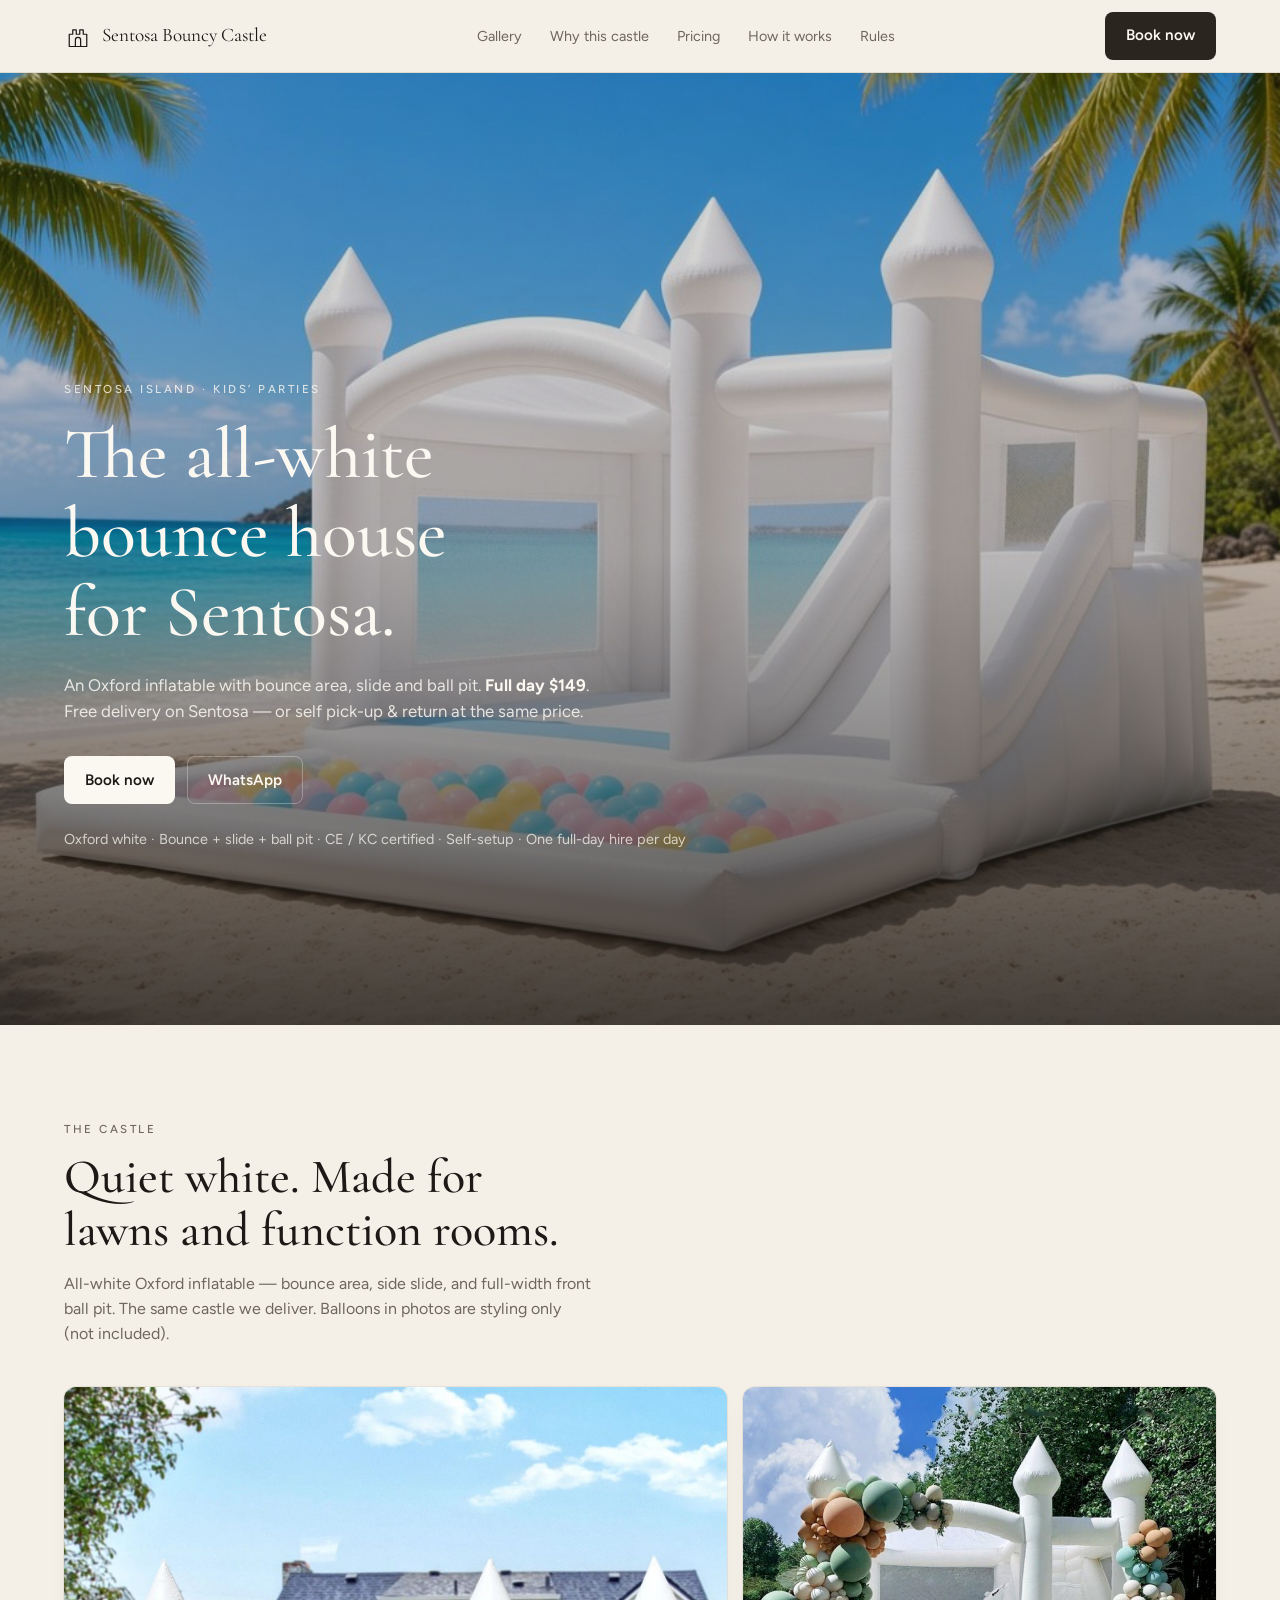
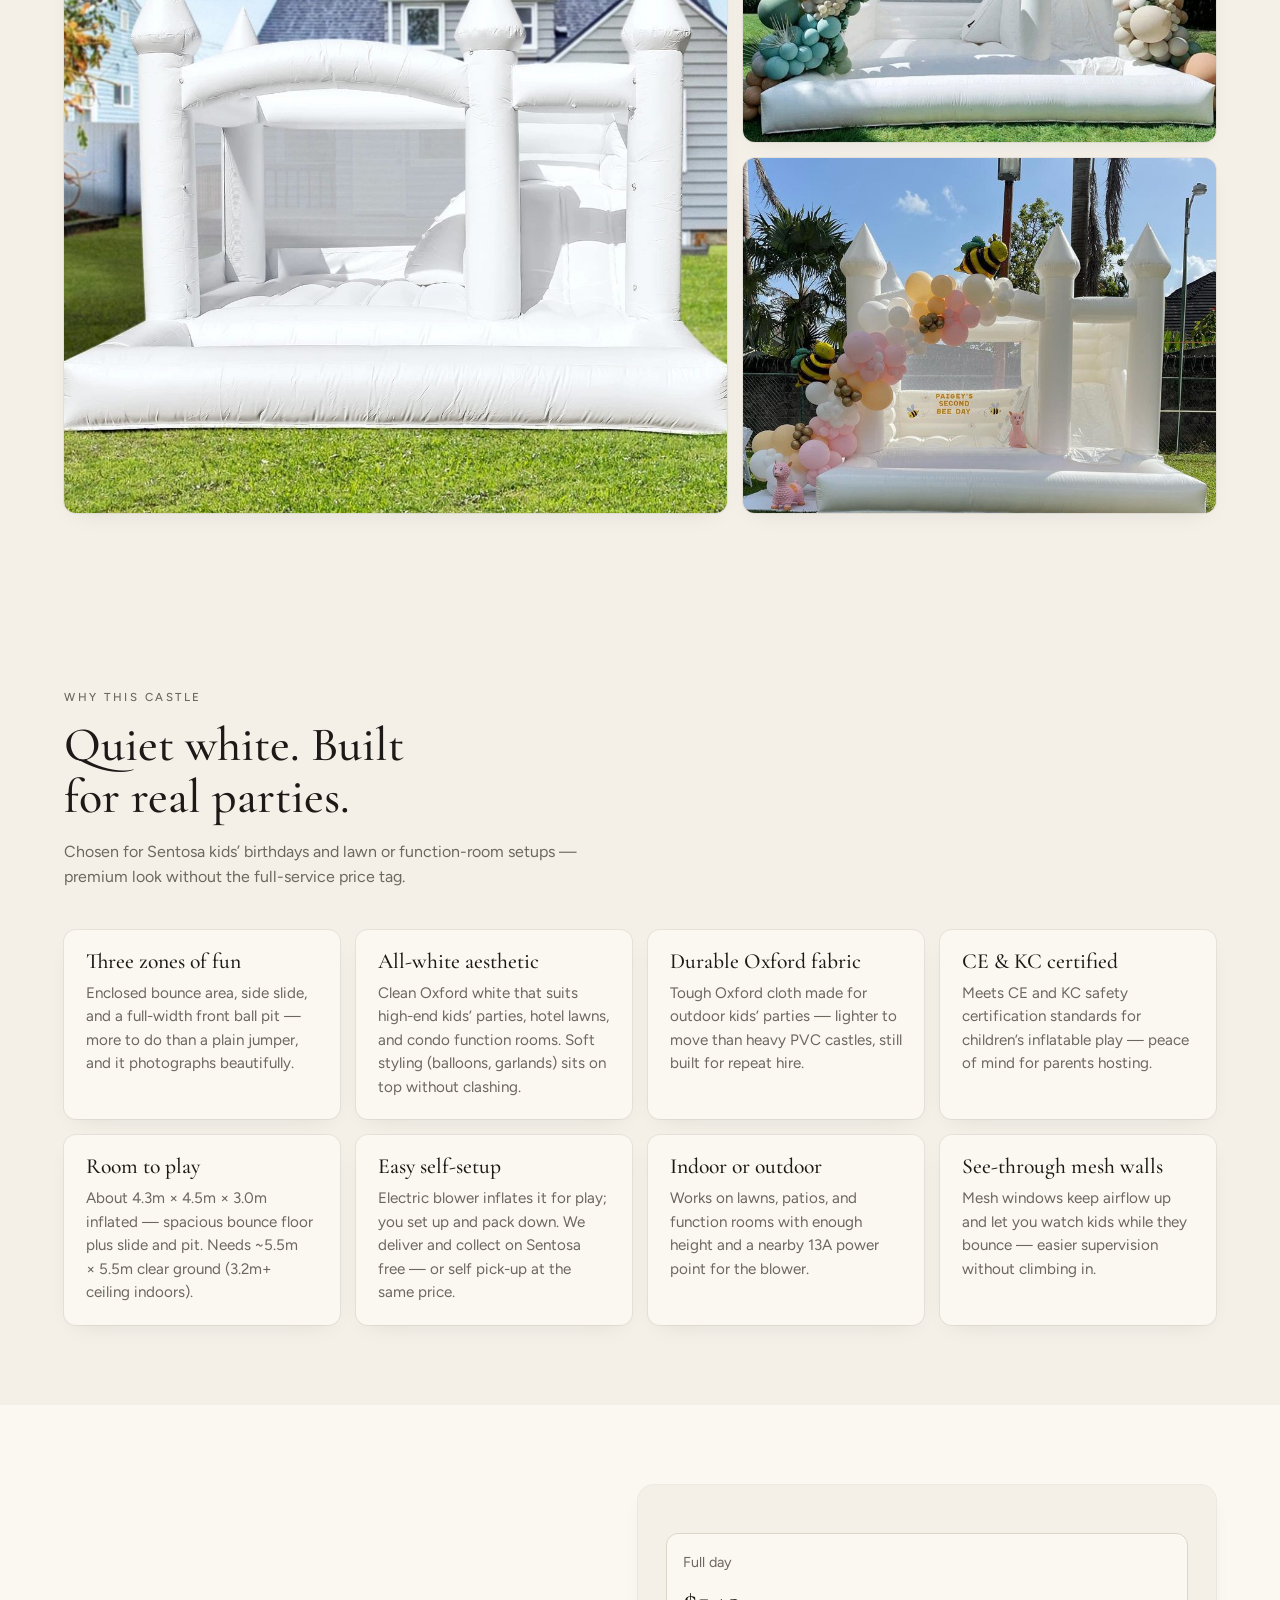
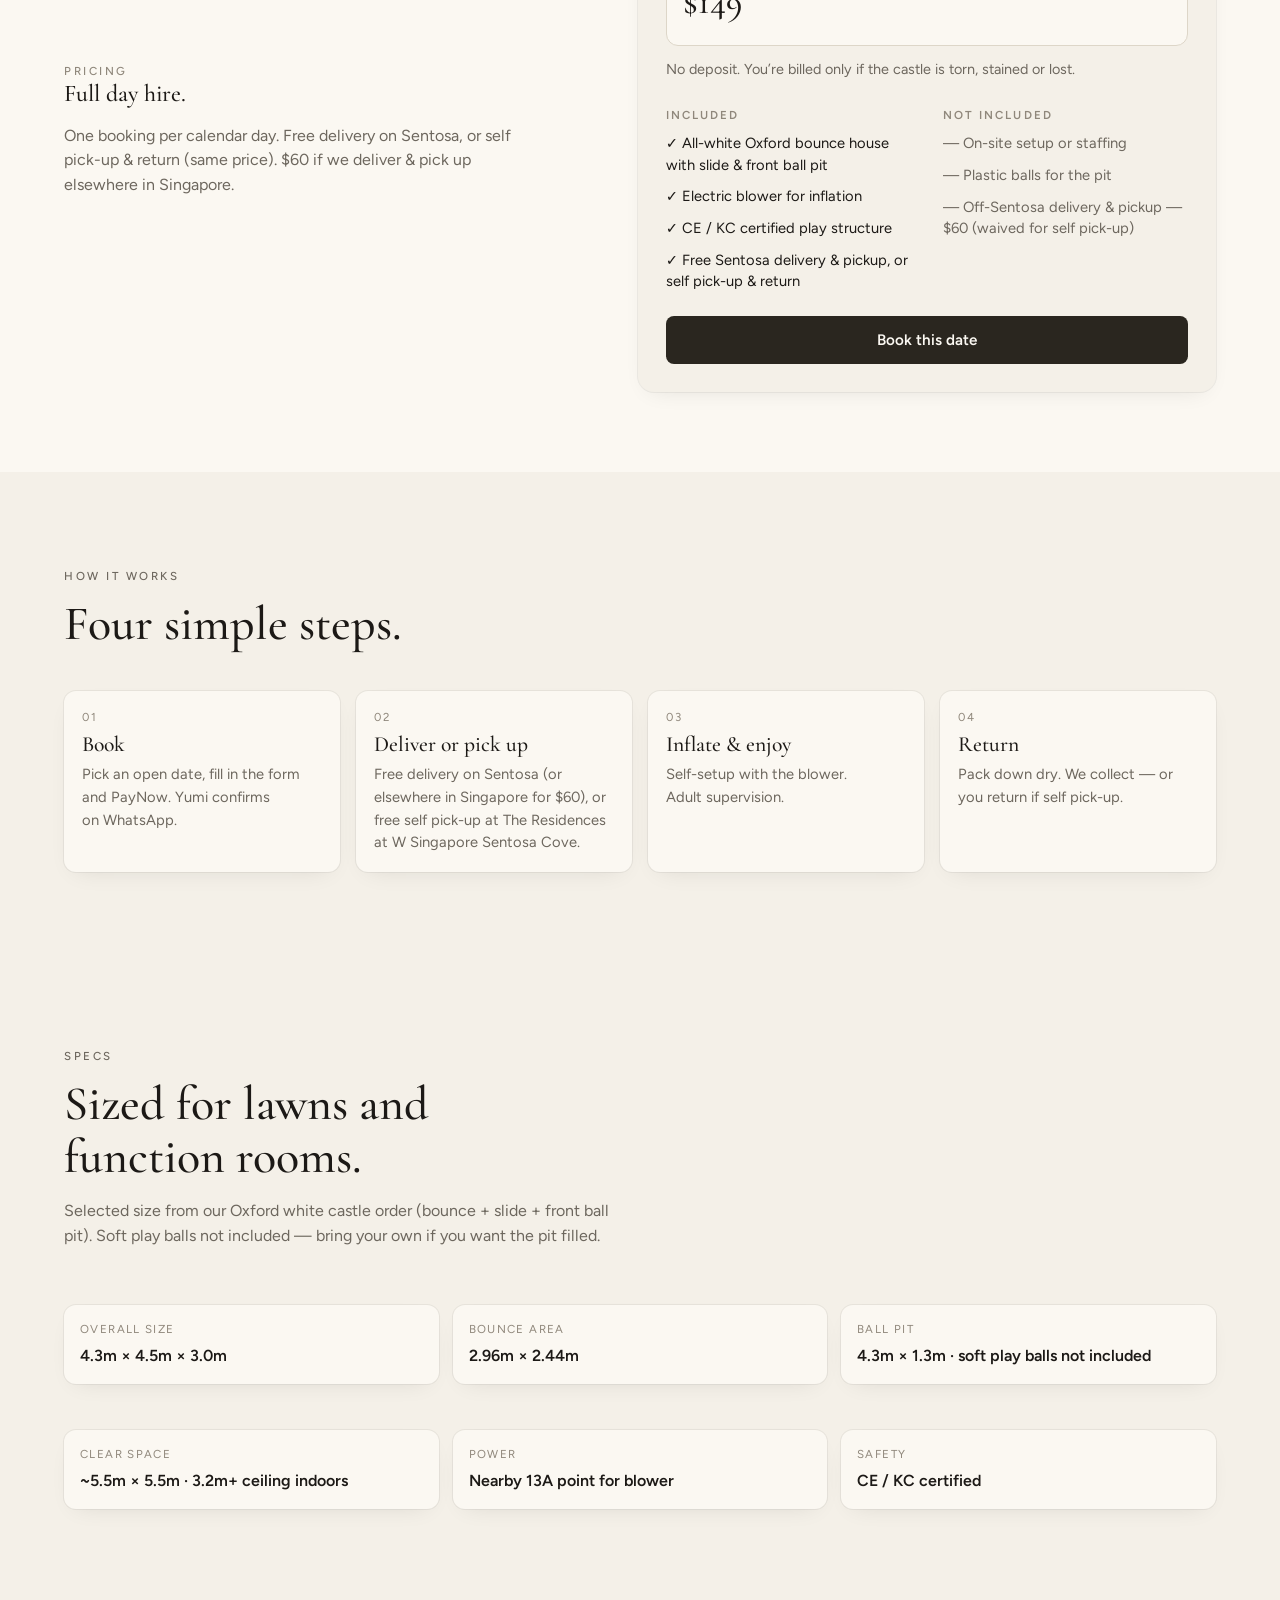
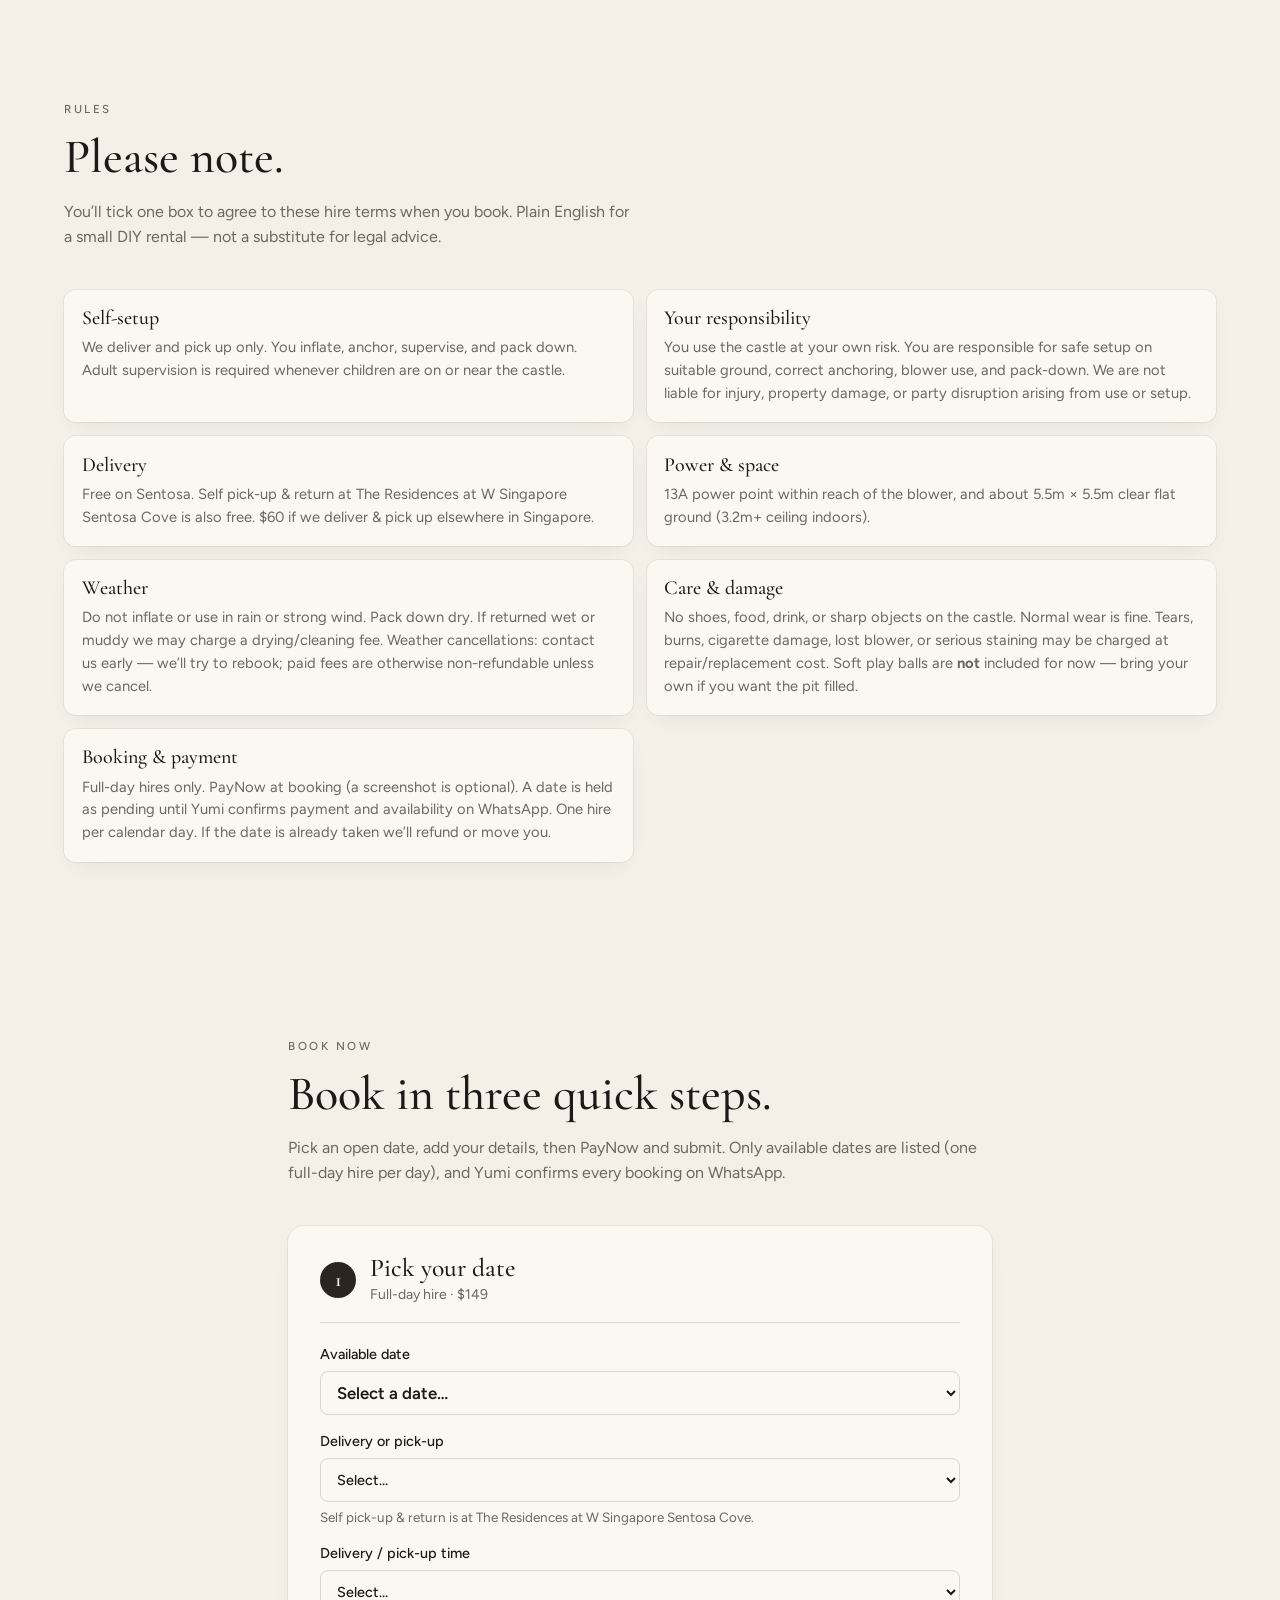
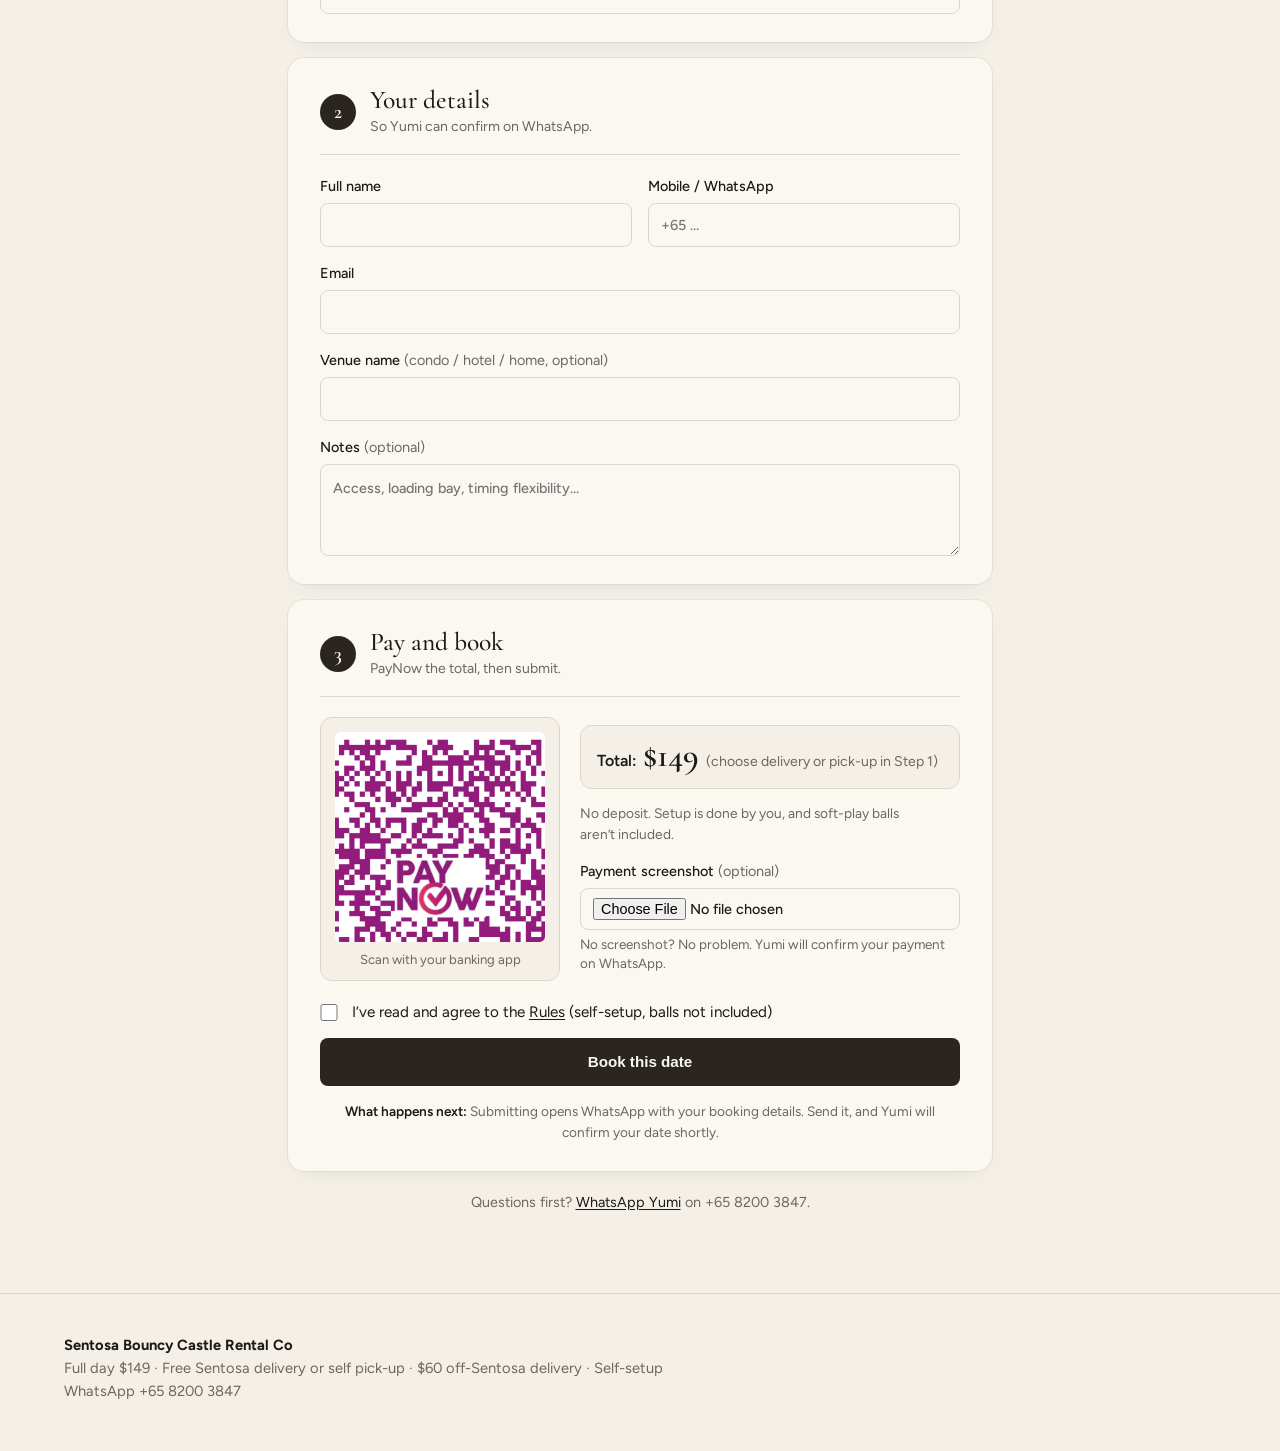
==== docs/index.html @ ae51b88c "Cache-bust styles.css and prices.js" ====
<!DOCTYPE html>
<html lang="en-SG">
<head>
  <meta charset="utf-8" />
  <meta name="viewport" content="width=device-width, initial-scale=1" />
  <title>White Bouncy Castle Rental Sentosa | Sentosa Bouncy Castle Rental Co</title>
  <meta name="description" content="Rent an all-white Oxford bounce house with slide and ball pit. Full day $149. Free delivery on Sentosa or self pick-up & return. Self-setup. Book online." />
  <meta property="og:title" content="Sentosa Bouncy Castle Rental Co" />
  <meta property="og:description" content="All-white bounce house for Sentosa kids’ parties. Full day $149. Free Sentosa delivery or self pick-up. Self-setup." />
  <meta property="og:type" content="website" />
  <meta property="og:url" content="https://seanbmcnulty.github.io/sentosa-bouncy-castle-rental/" />
  <meta property="og:image" content="https://seanbmcnulty.github.io/sentosa-bouncy-castle-rental/assets/gallery-1.jpg" />
  <meta name="twitter:card" content="summary_large_image" />
  <link rel="preconnect" href="https://fonts.googleapis.com" />
  <link rel="preconnect" href="https://fonts.gstatic.com" crossorigin />
  <link rel="icon" href="favicon.svg" />
  <link rel="stylesheet" href="styles.css?v=20260929b" />
  <!-- Google Analytics (GA4) -->
  <script async src="https://www.googletagmanager.com/gtag/js?id=G-E9QH8FBF27"></script>
  <script>
    window.dataLayer = window.dataLayer || [];
    function gtag(){dataLayer.push(arguments);}
    gtag('js', new Date());
    gtag('config', 'G-E9QH8FBF27');
  </script>
</head>
<body>
  <header class="nav">
    <div class="wrap nav-inner">
      <a class="brand" href="#top">
        <svg viewBox="0 0 32 32" fill="none" aria-hidden="true">
          <path d="M6 14h4V9h4v5h4V9h4v5h4v14H6V14Z" stroke="currentColor" stroke-width="1.4" stroke-linejoin="round"/>
          <path d="M13 28v-7.5a3 3 0 0 1 6 0V28" stroke="currentColor" stroke-width="1.4" stroke-linejoin="round"/>
        </svg>
        <span>Sentosa Bouncy Castle</span>
      </a>
      <nav class="nav-links" aria-label="Primary">
        <a href="#gallery">Gallery</a>
        <a href="#features">Why this castle</a>
        <a href="#pricing">Pricing</a>
        <a href="#how">How it works</a>
        <a href="#rules">Rules</a>
      </nav>
      <a class="btn" href="#book">Book now</a>
    </div>
  </header>

  <main id="top">
    <section class="hero">
      <img src="assets/hero.jpg" alt="Our all-white bounce house with slide and front ball pit on a Sentosa-style beach" fetchpriority="high" />
      <div class="shade" aria-hidden="true"></div>
      <div class="wrap hero-content">
        <p class="eyebrow" style="color:rgb(251 248 242 / 0.8)">Sentosa Island · Kids’ parties</p>
        <h1>The all-white bounce house for Sentosa.</h1>
        <p class="lede">An Oxford inflatable with bounce area, slide and ball pit. <span data-price="heroPrices"><strong style="color:var(--cream)">Full day $149</strong></span>. Free delivery on Sentosa — or self pick-up &amp; return at the same price.</p>
        <div class="hero-actions">
          <a class="btn btn-cream" href="#book">Book now</a>
          <a class="btn btn-outline light" href="https://wa.me/6582003847?text=Hi%20Yumi%2C%20I%27d%20like%20to%20book%20the%20white%20bouncy%20castle.">WhatsApp</a>
        </div>
        <p class="fine">Oxford white · Bounce + slide + ball pit · CE / KC certified · Self-setup · One full-day hire per day</p>
      </div>
    </section>

    <section id="gallery">
      <div class="wrap">
        <div class="section-head">
          <p class="eyebrow">The castle</p>
          <h2>Quiet white. Made for lawns and function rooms.</h2>
          <p>All-white Oxford inflatable — bounce area, side slide, and full-width front ball pit. The same castle we deliver. Balloons in photos are styling only (not included).</p>
        </div>
        <div class="gallery">
          <figure><img src="assets/gallery-1.jpg" alt="All-white bounce castle on a residential lawn" loading="lazy" /></figure>
          <figure><img src="assets/gallery-2.jpg" alt="All-white bounce castle with soft balloon styling" loading="lazy" /></figure>
          <figure><img src="assets/gallery-3.jpg" alt="All-white bounce castle set up for a kids party" loading="lazy" /></figure>
        </div>
      </div>
    </section>


    <section id="features">
      <div class="wrap">
        <div class="section-head">
          <p class="eyebrow">Why this castle</p>
          <h2>Quiet white. Built for real parties.</h2>
          <p>Chosen for Sentosa kids’ birthdays and lawn or function-room setups — premium look without the full-service price tag.</p>
        </div>
        <div class="features">
          <article class="feature">
            <h3>Three zones of fun</h3>
            <p>Enclosed bounce area, side slide, and a full-width front ball pit — more to do than a plain jumper, and it photographs beautifully.</p>
          </article>
          <article class="feature">
            <h3>All-white aesthetic</h3>
            <p>Clean Oxford white that suits high-end kids’ parties, hotel lawns, and condo function rooms. Soft styling (balloons, garlands) sits on top without clashing.</p>
          </article>
          <article class="feature">
            <h3>Durable Oxford fabric</h3>
            <p>Tough Oxford cloth made for outdoor kids’ parties — lighter to move than heavy PVC castles, still built for repeat hire.</p>
          </article>
          <article class="feature">
            <h3>CE &amp; KC certified</h3>
            <p>Meets CE and KC safety certification standards for children’s inflatable play — peace of mind for parents hosting.</p>
          </article>
          <article class="feature">
            <h3>Room to play</h3>
            <p>About 4.3m × 4.5m × 3.0m inflated — spacious bounce floor plus slide and pit. Needs ~5.5m × 5.5m clear ground (3.2m+ ceiling indoors).</p>
          </article>
          <article class="feature">
            <h3>Easy self-setup</h3>
            <p>Electric blower inflates it for play; you set up and pack down. We deliver and collect on Sentosa free — or self pick-up at the same price.</p>
          </article>
          <article class="feature">
            <h3>Indoor or outdoor</h3>
            <p>Works on lawns, patios, and function rooms with enough height and a nearby 13A power point for the blower.</p>
          </article>
          <article class="feature">
            <h3>See-through mesh walls</h3>
            <p>Mesh windows keep airflow up and let you watch kids while they bounce — easier supervision without climbing in.</p>
          </article>
        </div>
      </div>
    </section>

    <section id="pricing" class="pricing-band">
      <div class="wrap price-grid">
        <div>
          <p class="eyebrow">Pricing</p>
          <h2>Full day hire.</h2>
          <p style="color:var(--stone);margin-top:1rem;max-width:28rem">One booking per calendar day. Free delivery on Sentosa, or self pick-up &amp; return (same price). <span data-price="mainlandDelivery">$60</span> if we deliver &amp; pick up elsewhere in Singapore.</p>
        </div>
        <div class="price-card">
          <div class="price-row" style="grid-template-columns:1fr">
            <div class="price-opt">
              <span>Full day</span>
              <strong data-price="fullDay">$149</strong>
            </div>
          </div>
          <p style="color:var(--stone);font-size:0.9rem;margin:0.75rem 0 0">No deposit. You’re billed only if the castle is torn, stained or lost.</p>
          <div class="checks">
            <div>
              <h3>Included</h3>
              <ul>
                <li>✓ All-white Oxford bounce house with slide &amp; front ball pit</li>
                <li>✓ Electric blower for inflation</li>
                <li>✓ CE / KC certified play structure</li>
                <li>✓ Free Sentosa delivery &amp; pickup, or self pick-up &amp; return</li>
              </ul>
            </div>
            <div>
              <h3>Not included</h3>
              <ul>
                <li class="dim">— On-site setup or staffing</li>
                <li class="dim">— Plastic balls for the pit</li>
                <li class="dim">— Off-Sentosa delivery &amp; pickup — <span data-price="mainlandDelivery">$60</span> (waived for self pick-up)</li>
              </ul>
            </div>
          </div>
          <a class="btn full" href="#book" style="margin-top:1.5rem">Book this date</a>
        </div>
      </div>
    </section>

    <section id="how">
      <div class="wrap">
        <div class="section-head">
          <p class="eyebrow">How it works</p>
          <h2>Four simple steps.</h2>
        </div>
        <div class="steps">
          <div class="step"><div class="n">01</div><h3>Book</h3><p>Pick an open date, fill in the form and PayNow. Yumi confirms on WhatsApp.</p></div>
          <div class="step"><div class="n">02</div><h3>Deliver or pick up</h3><p>Free delivery on Sentosa (or elsewhere in Singapore for <span data-price="mainlandDelivery">$60</span>), or free self pick-up at The Residences at W Singapore Sentosa Cove.</p></div>
          <div class="step"><div class="n">03</div><h3>Inflate &amp; enjoy</h3><p>Self-setup with the blower. Adult supervision.</p></div>
          <div class="step"><div class="n">04</div><h3>Return</h3><p>Pack down dry. We collect — or you return if self pick-up.</p></div>
        </div>
      </div>
    </section>

    <section id="specs">
      <div class="wrap">
        <div class="section-head">
          <p class="eyebrow">Specs</p>
          <h2>Sized for lawns and function rooms.</h2>
          <p>Selected size from our Oxford white castle order (bounce + slide + front ball pit). Soft play balls not included — bring your own if you want the pit filled.</p>
        </div>
        <div class="specs">
          <dl class="spec"><dt>Overall size</dt><dd>4.3m × 4.5m × 3.0m</dd></dl>
          <dl class="spec"><dt>Bounce area</dt><dd>2.96m × 2.44m</dd></dl>
          <dl class="spec"><dt>Ball pit</dt><dd>4.3m × 1.3m · soft play balls not included</dd></dl>
          <dl class="spec"><dt>Clear space</dt><dd>~5.5m × 5.5m · 3.2m+ ceiling indoors</dd></dl>
          <dl class="spec"><dt>Power</dt><dd>Nearby 13A point for blower</dd></dl>
          <dl class="spec"><dt>Safety</dt><dd>CE / KC certified</dd></dl>
        </div>
      </div>
    </section>

    <section id="rules">
      <div class="wrap">
        <div class="section-head">
          <p class="eyebrow">Rules</p>
          <h2>Please note.</h2>
          <p>You’ll tick one box to agree to these hire terms when you book. Plain English for a small DIY rental — not a substitute for legal advice.</p>
        </div>
        <div class="rules">
          <div class="rule"><h3>Self-setup</h3><p>We deliver and pick up only. You inflate, anchor, supervise, and pack down. Adult supervision is required whenever children are on or near the castle.</p></div>
          <div class="rule"><h3>Your responsibility</h3><p>You use the castle at your own risk. You are responsible for safe setup on suitable ground, correct anchoring, blower use, and pack-down. We are not liable for injury, property damage, or party disruption arising from use or setup.</p></div>
          <div class="rule"><h3>Delivery</h3><p>Free on Sentosa. Self pick-up &amp; return at The Residences at W Singapore Sentosa Cove is also free. <span data-price="mainlandDelivery">$60</span> if we deliver &amp; pick up elsewhere in Singapore.</p></div>
          <div class="rule"><h3>Power &amp; space</h3><p>13A power point within reach of the blower, and about 5.5m × 5.5m clear flat ground (3.2m+ ceiling indoors).</p></div>
          <div class="rule"><h3>Weather</h3><p>Do not inflate or use in rain or strong wind. Pack down dry. If returned wet or muddy we may charge a drying/cleaning fee. Weather cancellations: contact us early — we’ll try to rebook; paid fees are otherwise non-refundable unless we cancel.</p></div>
          <div class="rule"><h3>Care &amp; damage</h3><p>No shoes, food, drink, or sharp objects on the castle. Normal wear is fine. Tears, burns, cigarette damage, lost blower, or serious staining may be charged at repair/replacement cost. Soft play balls are <strong>not</strong> included for now — bring your own if you want the pit filled.</p></div>
          <div class="rule"><h3>Booking &amp; payment</h3><p>Full-day hires only. PayNow at booking (a screenshot is optional). A date is held as pending until Yumi confirms payment and availability on WhatsApp. One hire per calendar day. If the date is already taken we’ll refund or move you.</p></div>
        </div>
      </div>
    </section>

    <section id="book">
      <div class="wrap">
        <div class="section-head">
          <p class="eyebrow">Book now</p>
          <h2>Book in three quick steps.</h2>
          <p>Pick an open date, add your details, then PayNow and submit. Only available dates are listed (one full-day hire per day), and Yumi confirms every booking on WhatsApp.</p>
        </div>
        <div class="book-grid book-grid-single">
          <form class="book-form" id="booking-form" action="https://formsubmit.co/seanbmcnulty@gmail.com" method="POST" enctype="multipart/form-data">
            <input type="hidden" name="_subject" value="New Sentosa Bouncy Castle booking" />
            <input type="hidden" name="_captcha" value="false" />
            <input type="hidden" name="_template" value="table" />
            <input type="hidden" name="_next" value="https://seanbmcnulty.github.io/sentosa-bouncy-castle-rental/#book-thanks" />
            <input type="text" name="_honey" style="display:none" tabindex="-1" autocomplete="off" />
            <input type="hidden" name="package" data-price-option="full" value="Full day — $149" />
            <input type="hidden" name="total" id="bookingTotalField" value="$149" />

            <div class="card book-step" role="group" aria-labelledby="step1-title">
              <div class="step-head">
                <span class="step-badge" aria-hidden="true">1</span>
                <div>
                  <h3 id="step1-title">Pick your date</h3>
                  <p class="step-sub">Full-day hire · <span data-price="fullDay">$149</span></p>
                </div>
              </div>
              <div class="form-grid">
                <label class="field">Available date
                  <select required name="eventDate" id="eventDate">
                    <option value="">Loading available dates…</option>
                  </select>
                </label>
                <label class="field">Delivery or pick-up
                  <select required name="location" id="bookingLocation">
                    <option value="">Select…</option>
                    <option data-loc="sentosa" value="Sentosa — free delivery">Sentosa — free delivery</option>
                    <option data-loc="pickup" value="Self pick-up at W Residences, Sentosa Cove — free">Self pick-up at W Residences, Sentosa Cove — free</option>
                    <option data-loc="elsewhere" data-price-option="off" value="Elsewhere in Singapore — +$60 delivery &amp; pickup">Elsewhere in Singapore — +$60 delivery &amp; pickup</option>
                  </select>
                  <span class="field-hint">Self pick-up &amp; return is at The Residences at W Singapore Sentosa Cove.</span>
                </label>
                <label class="field"><span id="windowLabel">Delivery / pick-up time</span>
                  <select required name="window" id="bookingWindow">
                    <option value="">Select…</option>
                    <option>Morning</option>
                    <option>Afternoon</option>
                    <option>Flexible</option>
                  </select>
                </label>
              </div>
            </div>

            <div class="card book-step" role="group" aria-labelledby="step2-title">
              <div class="step-head">
                <span class="step-badge" aria-hidden="true">2</span>
                <div>
                  <h3 id="step2-title">Your details</h3>
                  <p class="step-sub">So Yumi can confirm on WhatsApp.</p>
                </div>
              </div>
              <div class="form-grid">
                <div class="form-grid two">
                  <label class="field">Full name<input required name="fullName" autocomplete="name" /></label>
                  <label class="field">Mobile / WhatsApp<input required name="mobile" type="tel" autocomplete="tel" placeholder="+65 …" /></label>
                </div>
                <label class="field">Email<input required name="email" type="email" autocomplete="email" /></label>
                <label class="field"><span>Venue name <span class="optional">(condo / hotel / home, optional)</span></span><input name="venueName" /></label>
                <label class="field" id="addressField" hidden>Delivery address<textarea name="address" id="bookingAddress" rows="2" placeholder="Block / street, unit, postal code" disabled></textarea></label>
                <label class="field"><span>Notes <span class="optional">(optional)</span></span><textarea name="notes" rows="3" placeholder="Access, loading bay, timing flexibility…"></textarea></label>
              </div>
            </div>

            <div class="card book-step" role="group" aria-labelledby="step3-title">
              <div class="step-head">
                <span class="step-badge" aria-hidden="true">3</span>
                <div>
                  <h3 id="step3-title">Pay and book</h3>
                  <p class="step-sub">PayNow the total, then submit.</p>
                </div>
              </div>
              <div class="pay-row">
                <div class="paynow">
                  <img src="assets/paynow-qr.png" alt="PayNow QR code" />
                  <p class="paynow-cap">Scan with your banking app</p>
                </div>
                <div class="pay-side">
                  <p class="booking-total" id="bookingTotal" aria-live="polite"><span class="total-label">Total:</span> <strong class="total-amount">$149</strong> <span class="total-note">(choose delivery or pick-up in Step 1)</span></p>
                  <p class="pay-fine">No deposit. Setup is done by you, and soft-play balls aren’t included.</p>
                  <label class="field"><span>Payment screenshot <span class="optional">(optional)</span></span><input name="paymentProof" type="file" accept="image/*,.pdf" /><span class="field-hint">No screenshot? No problem. Yumi will confirm your payment on WhatsApp.</span></label>
                </div>
              </div>
              <div class="form-grid" style="margin-top:1.25rem">
                <div class="checkboxes">
                  <label class="check-row"><input required type="checkbox" name="confirmRules" value="yes" /><span class="check-text">I’ve read and agree to the <a class="rules-jump" href="#rules">Rules</a> (self-setup, balls not included)</span></label>
                </div>
                <button class="btn full" type="submit">Book this date</button>
                <p class="next-note"><strong>What happens next:</strong> Submitting opens WhatsApp with your booking details. Send it, and Yumi will confirm your date shortly.</p>
              </div>
            </div>
          </form>
          <div id="book-thanks" style="display:none;padding:1rem;border-radius:0.75rem;background:var(--cream);box-shadow:var(--shadow);color:var(--ok);font-weight:600">Thanks — booking received for your chosen date. If WhatsApp didn’t open, message Yumi below and she’ll confirm shortly.</div>
          <p style="margin:0;text-align:center;color:var(--stone);font-size:0.9rem">Questions first? <a class="text-link" href="https://wa.me/6582003847?text=Hi%20Yumi%2C%20I%27d%20like%20to%20ask%20about%20booking%20the%20white%20bouncy%20castle.">WhatsApp Yumi</a> on +65 8200 3847.</p>
        </div>
      </div>
    </section>
  </main>

  <footer>
    <div class="wrap">
      <strong>Sentosa Bouncy Castle Rental Co</strong><br />
      <span data-price="footerLine">Full day $149 · Free Sentosa delivery or self pick-up · $60 off-Sentosa delivery · Self-setup</span><br />
      WhatsApp <a href="https://wa.me/6582003847">+65 8200 3847</a>
    </div>
  </footer>

  <div class="mobile-dock" aria-label="Quick actions">
    <div class="inner">
      <a class="btn" href="#book">Book now</a>
      <a class="btn btn-outline" href="https://wa.me/6582003847">WhatsApp</a>
    </div>
  </div>

  <script>
    if (location.hash === '#book-thanks') {
      var el = document.getElementById('book-thanks');
      if (el) el.style.display = 'block';
      location.hash = 'book';
    }
  </script>
  <script src="prices.js?v=20260929b"></script>
</body>
</html>
---- docs/styles.css ----
@import url("https://fonts.googleapis.com/css2?family=Cormorant+Garamond:wght@500;600&family=Figtree:wght@400;500;600&display=swap");
:root {
  --paper: #f4f0e8;
  --paper-deep: #ebe4d6;
  --cream: #fbf8f2;
  --ink: #1c1916;
  --stone: #6d675e;
  --mist: #8f877b;
  --line: #ddd6c8;
  --ok: #355c48;
  --charcoal: #2a261f;
  --shadow: 0 0 0 1px rgb(28 25 22 / 0.06), 0 8px 24px -12px rgb(28 25 22 / 0.12);
  --sans: "Figtree", ui-sans-serif, system-ui, sans-serif;
  --serif: "Cormorant Garamond", "Times New Roman", serif;
  --max: 72rem;
}
* { box-sizing: border-box; }
html { scroll-behavior: smooth; }
html, body { overflow-x: hidden; }
body { margin: 0; background: var(--paper); color: var(--ink); font-family: var(--sans); line-height: 1.55; -webkit-font-smoothing: antialiased; }
img { max-width: 100%; display: block; }
a { color: inherit; text-decoration: none; }
.wrap { width: min(var(--max), calc(100% - 2.5rem)); margin: 0 auto; }
.eyebrow { font-size: 0.72rem; font-weight: 500; letter-spacing: 0.22em; text-transform: uppercase; color: var(--mist); margin: 0; }
h1,h2,h3 { font-family: var(--serif); font-weight: 500; line-height: 1.1; margin: 0; text-wrap: balance; }
p { text-wrap: pretty; }
.btn {
  display: inline-flex; align-items: center; justify-content: center;
  height: 3rem; padding: 0 1.25rem; border-radius: 0.5rem;
  background: var(--charcoal); color: var(--cream); font-weight: 600; font-size: 0.95rem;
  border: 1px solid transparent; cursor: pointer;
}
.btn:hover { filter: brightness(1.08); }
.btn-cream { background: var(--cream); color: var(--ink); }
.btn-outline { background: transparent; border-color: var(--line); color: var(--ink); }
.btn-outline.light { border-color: rgb(251 248 242 / 0.3); color: var(--cream); }
.btn-outline.light:hover { background: rgb(251 248 242 / 0.1); }
.btn.full { width: 100%; }
header.nav {
  position: sticky; top: 0; z-index: 40;
  border-bottom: 1px solid rgb(221 214 200 / 0.8);
  background: rgb(244 240 232 / 0.9); backdrop-filter: blur(12px);
}
.nav-inner { display: flex; align-items: center; justify-content: space-between; gap: 1rem; height: 4.5rem; }
.brand { display: flex; align-items: center; gap: 0.65rem; min-width: 0; }
.brand svg { width: 1.75rem; height: 1.75rem; flex-shrink: 0; }
.brand span { font-family: var(--serif); font-size: 1.2rem; white-space: nowrap; overflow: hidden; text-overflow: ellipsis; }
.nav-links { display: none; gap: 1.75rem; }
.nav-links a { font-size: 0.9rem; color: var(--stone); }
.nav-links a:hover { color: var(--ink); }
.hero { position: relative; min-height: 88svh; background: var(--ink); color: var(--cream); overflow: hidden; }
.hero img { position: absolute; inset: 0; width: 100%; height: 100%; object-fit: cover; object-position: center; }
.hero .shade { position: absolute; inset: 0; background: linear-gradient(to top, rgb(28 25 22 / 0.82), rgb(28 25 22 / 0.25), rgb(28 25 22 / 0.15)); }
.hero-content { position: relative; min-height: 88svh; display: flex; flex-direction: column; justify-content: flex-end; padding: 7rem 0 5rem; }
.hero h1 { margin-top: 1rem; font-size: clamp(2.5rem, 7vw, 4.5rem); max-width: 14ch; }
.hero .lede { margin: 1.25rem 0 0; max-width: 34rem; color: rgb(251 248 242 / 0.85); font-size: 1.05rem; }
.hero-actions { display: flex; flex-wrap: wrap; gap: 0.75rem; margin-top: 2rem; }
.hero .fine { margin-top: 1.5rem; font-size: 0.9rem; color: rgb(251 248 242 / 0.75); }
section { padding: 5rem 0; }
.section-head { max-width: 36rem; margin-bottom: 2.5rem; }
.section-head h2 { margin-top: 0.75rem; font-size: clamp(2rem, 4vw, 3rem); }
.section-head p { margin: 1rem 0 0; color: var(--stone); }
.gallery { display: grid; gap: 1rem; grid-template-columns: 1fr; }
.gallery figure { margin: 0; overflow: hidden; border-radius: 0.75rem; background: var(--paper-deep); box-shadow: var(--shadow); }
.gallery img { width: 100%; height: 100%; object-fit: cover; min-height: 14rem; }
.features {
  display: grid;
  gap: 1rem;
  grid-template-columns: 1fr;
}
.feature {
  background: var(--cream);
  border-radius: 0.75rem;
  padding: 1.25rem 1.35rem;
  box-shadow: var(--shadow);
}
.feature h3 { font-size: 1.35rem; }
.feature p { margin: 0.5rem 0 0; color: var(--stone); font-size: 0.95rem; }
.pricing-band { background: var(--cream); }
.price-grid { display: grid; gap: 3rem; align-items: center; }
.price-card { background: var(--paper); border-radius: 1rem; padding: 1.75rem; box-shadow: var(--shadow); }
.price-row { display: grid; grid-template-columns: 1fr 1fr; gap: 1rem; margin: 1.25rem 0 0.5rem; }
.price-opt { border: 1px solid var(--line); border-radius: 0.75rem; padding: 1rem; background: var(--cream); }
.price-opt strong { display: block; font-family: var(--serif); font-size: 2.2rem; font-weight: 500; }
.price-opt span { color: var(--stone); font-size: 0.9rem; }
.checks { display: grid; gap: 2rem; margin-top: 1.75rem; }
.checks h3 { font-size: 0.72rem; letter-spacing: 0.18em; text-transform: uppercase; color: var(--mist); font-family: var(--sans); font-weight: 600; margin-bottom: 0.75rem; }
.checks ul { list-style: none; padding: 0; margin: 0; display: grid; gap: 0.65rem; }
.checks li { display: block; font-size: 0.92rem; line-height: 1.45; }
.checks li.dim { color: var(--stone); }
.steps { display: grid; gap: 1rem; }
.step { background: var(--cream); border-radius: 0.75rem; padding: 1.1rem; box-shadow: var(--shadow); }
.step .n { font-size: 0.72rem; letter-spacing: 0.18em; text-transform: uppercase; color: var(--mist); }
.step h3 { margin-top: 0.4rem; font-size: 1.35rem; }
.step p { margin: 0.4rem 0 0; color: var(--stone); font-size: 0.92rem; }
.specs { display: grid; gap: 0.85rem; }
.spec { background: var(--cream); border-radius: 0.75rem; padding: 1rem; box-shadow: var(--shadow); }
.spec dt { font-size: 0.72rem; letter-spacing: 0.12em; text-transform: uppercase; color: var(--mist); }
.spec dd { margin: 0.3rem 0 0; font-weight: 600; }
.rules { display: grid; gap: 0.85rem; }
.rule { background: var(--cream); border-radius: 0.75rem; padding: 1.1rem; box-shadow: var(--shadow); }
.rule h3 { font-size: 1.25rem; }
.rule p { margin: 0.45rem 0 0; color: var(--stone); font-size: 0.92rem; }
.book-grid { display: grid; gap: 1.25rem; align-items: start; }
.card { background: var(--cream); border-radius: 1rem; padding: 1.25rem; box-shadow: var(--shadow); }
.paynow { text-align: center; }
.paynow img { width: min(240px, 100%); margin: 0.85rem auto; }
.form-grid { display: grid; gap: 0.95rem; }
.form-grid.two { grid-template-columns: 1fr; }
label.field { display: grid; gap: 0.35rem; font-size: 0.9rem; font-weight: 500; }
input, select, textarea {
  height: 2.75rem; border-radius: 0.5rem; border: 1px solid var(--line);
  background: var(--cream); padding: 0 0.75rem; font: inherit; color: var(--ink);
  width: 100%;
  max-width: 100%;
}
textarea { height: auto; min-height: 5.5rem; padding: 0.7rem 0.75rem; resize: vertical; }
input[type="file"] { height: auto; padding: 0.55rem 0.75rem; }
input[type="checkbox"] { width: auto; height: auto; max-width: none; }
input:focus, select:focus, textarea:focus { outline: 2px solid rgb(28 25 22 / 0.15); border-color: rgb(28 25 22 / 0.3); }
.checkboxes { display: grid; gap: 0.85rem; }
.checkboxes .check-row {
  display: grid;
  grid-template-columns: 1.25rem minmax(0, 1fr);
  column-gap: 0.75rem;
  align-items: start;
  font-weight: 400;
  color: var(--stone);
  font-size: 0.9rem;
  line-height: 1.45;
}
.checkboxes .check-row > input[type="checkbox"] {
  grid-column: 1;
  grid-row: 1;
  width: 1.1rem;
  height: 1.1rem;
  margin: 0.2rem 0 0;
  padding: 0;
  accent-color: var(--charcoal);
  justify-self: start;
}
.checkboxes .check-text {
  grid-column: 2;
  grid-row: 1;
  min-width: 0;
  overflow-wrap: anywhere;
  word-break: normal;
}
.checkboxes .rules-jump {
  color: var(--ink);
  text-decoration: underline;
  text-underline-offset: 2px;
  white-space: nowrap;
}
.mobile-dock {
  position: fixed; inset-inline: 0; bottom: 0; z-index: 40;
  border-top: 1px solid var(--line); background: rgb(244 240 232 / 0.95);
  padding: 0.75rem 0.75rem max(0.75rem, env(safe-area-inset-bottom));
  backdrop-filter: blur(10px);
}
.mobile-dock .inner { display: flex; gap: 0.5rem; max-width: 28rem; margin: 0 auto; }
.mobile-dock .btn { flex: 1; }
footer { border-top: 1px solid var(--line); padding: 2.5rem 0 6rem; color: var(--stone); font-size: 0.92rem; }
footer strong { color: var(--ink); }
@media (min-width: 700px) {
  .gallery { grid-template-columns: 1.4fr 1fr; }
  .gallery figure:first-child { grid-row: span 2; }
  .gallery figure:first-child img { min-height: 100%; }
  .gallery img { aspect-ratio: 4 / 3; object-fit: cover; }
  .steps { grid-template-columns: repeat(4, 1fr); }
  .specs { grid-template-columns: repeat(3, 1fr); }
  .rules { grid-template-columns: repeat(2, 1fr); }
  .form-grid.two { grid-template-columns: 1fr 1fr; }
  .checks { grid-template-columns: 1fr 1fr; }
  .features { grid-template-columns: 1fr 1fr; }
}
@media (min-width: 900px) {
  .features { grid-template-columns: repeat(4, 1fr); }
}
@media (min-width: 900px) {
  .nav-links { display: flex; }
  .price-grid { grid-template-columns: 1fr 1.1fr; }
  .book-grid { grid-template-columns: 0.85fr 1.15fr; }
  .mobile-dock { display: none; }
  footer { padding-bottom: 3rem; }
}

#eventDate { font-size: 1.05rem; font-weight: 600; }

/* Mobile polish */
@media (max-width: 699px) {
  .wrap { width: min(var(--max), calc(100% - 1.5rem)); }
  section { padding: 3.25rem 0; }
  .hero-content { padding: 6rem 0 4.5rem; }
  .hero h1 { max-width: 12ch; }
  .price-card { padding: 1.25rem; }
  .nav-inner { height: 3.75rem; }
  .brand span { font-size: 1.05rem; }
  .btn { height: 2.75rem; padding: 0 1rem; font-size: 0.9rem; }
  main { padding-bottom: 4.5rem; }
  #book { padding-bottom: 5rem; }
  footer { padding-bottom: 6rem; }
  .mobile-dock { box-shadow: 0 -8px 24px -12px rgb(28 25 22 / 0.18); }
}
@media (min-width: 700px) and (max-width: 899px) {
  .steps { grid-template-columns: 1fr 1fr; }
}

.book-grid-single { grid-template-columns: 1fr !important; max-width: 44rem; margin: 0 auto; }

/* Booking: three numbered steps */
[hidden] { display: none !important; }
.book-form { display: grid; gap: 1rem; }
#book .section-head { max-width: 44rem; margin-inline: auto; }
.book-step { padding: 1.5rem; }
.step-head { display: flex; align-items: center; gap: 0.9rem; margin-bottom: 1.25rem; padding-bottom: 1rem; border-bottom: 1px solid var(--line); }
.step-badge {
  flex-shrink: 0; display: inline-grid; place-items: center;
  width: 2.25rem; height: 2.25rem; border-radius: 999px;
  background: var(--charcoal); color: var(--cream);
  font-family: var(--serif); font-size: 1.25rem; font-weight: 600; line-height: 1;
}
.step-head h3 { font-size: 1.6rem; }
.step-sub { margin: 0.15rem 0 0; color: var(--stone); font-size: 0.88rem; }
.field-hint { font-weight: 400; color: var(--stone); font-size: 0.84rem; line-height: 1.4; }
.optional { font-weight: 400; color: var(--stone); }
.pay-row { display: grid; gap: 1.25rem; align-items: center; }
.paynow { background: var(--paper); border: 1px solid var(--line); border-radius: 0.75rem; padding: 0.9rem 0.9rem 0.6rem; }
.paynow img { width: min(210px, 100%); margin: 0 auto; border-radius: 0.35rem; }
.paynow-cap { margin: 0.5rem 0 0; color: var(--stone); font-size: 0.82rem; }
.pay-side { display: grid; gap: 0.9rem; }
.booking-total {
  margin: 0; padding: 0.85rem 1rem; border-radius: 0.75rem;
  background: var(--paper); border: 1px solid var(--line);
  display: flex; flex-wrap: wrap; align-items: baseline; column-gap: 0.4rem; row-gap: 0.1rem;
}
.booking-total .total-label { font-weight: 600; }
.booking-total .total-amount { font-family: var(--serif); font-size: 2.1rem; font-weight: 600; line-height: 1; }
.booking-total .total-note { color: var(--stone); font-size: 0.88rem; }
.pay-fine { margin: 0; color: var(--stone); font-size: 0.86rem; }
.next-note { margin: 0; color: var(--stone); font-size: 0.85rem; text-align: center; }
.next-note strong { color: var(--ink); font-weight: 600; }
.checkboxes .check-row { color: var(--ink); font-size: 0.95rem; }
.text-link { color: var(--ink); text-decoration: underline; text-underline-offset: 2px; }
@media (min-width: 700px) {
  .book-step { padding: 1.75rem 2rem; }
  .pay-row { grid-template-columns: 15rem 1fr; }
}
@media (max-width: 699px) {
  .book-step { padding: 1.25rem; }
  .step-head h3 { font-size: 1.45rem; }
}
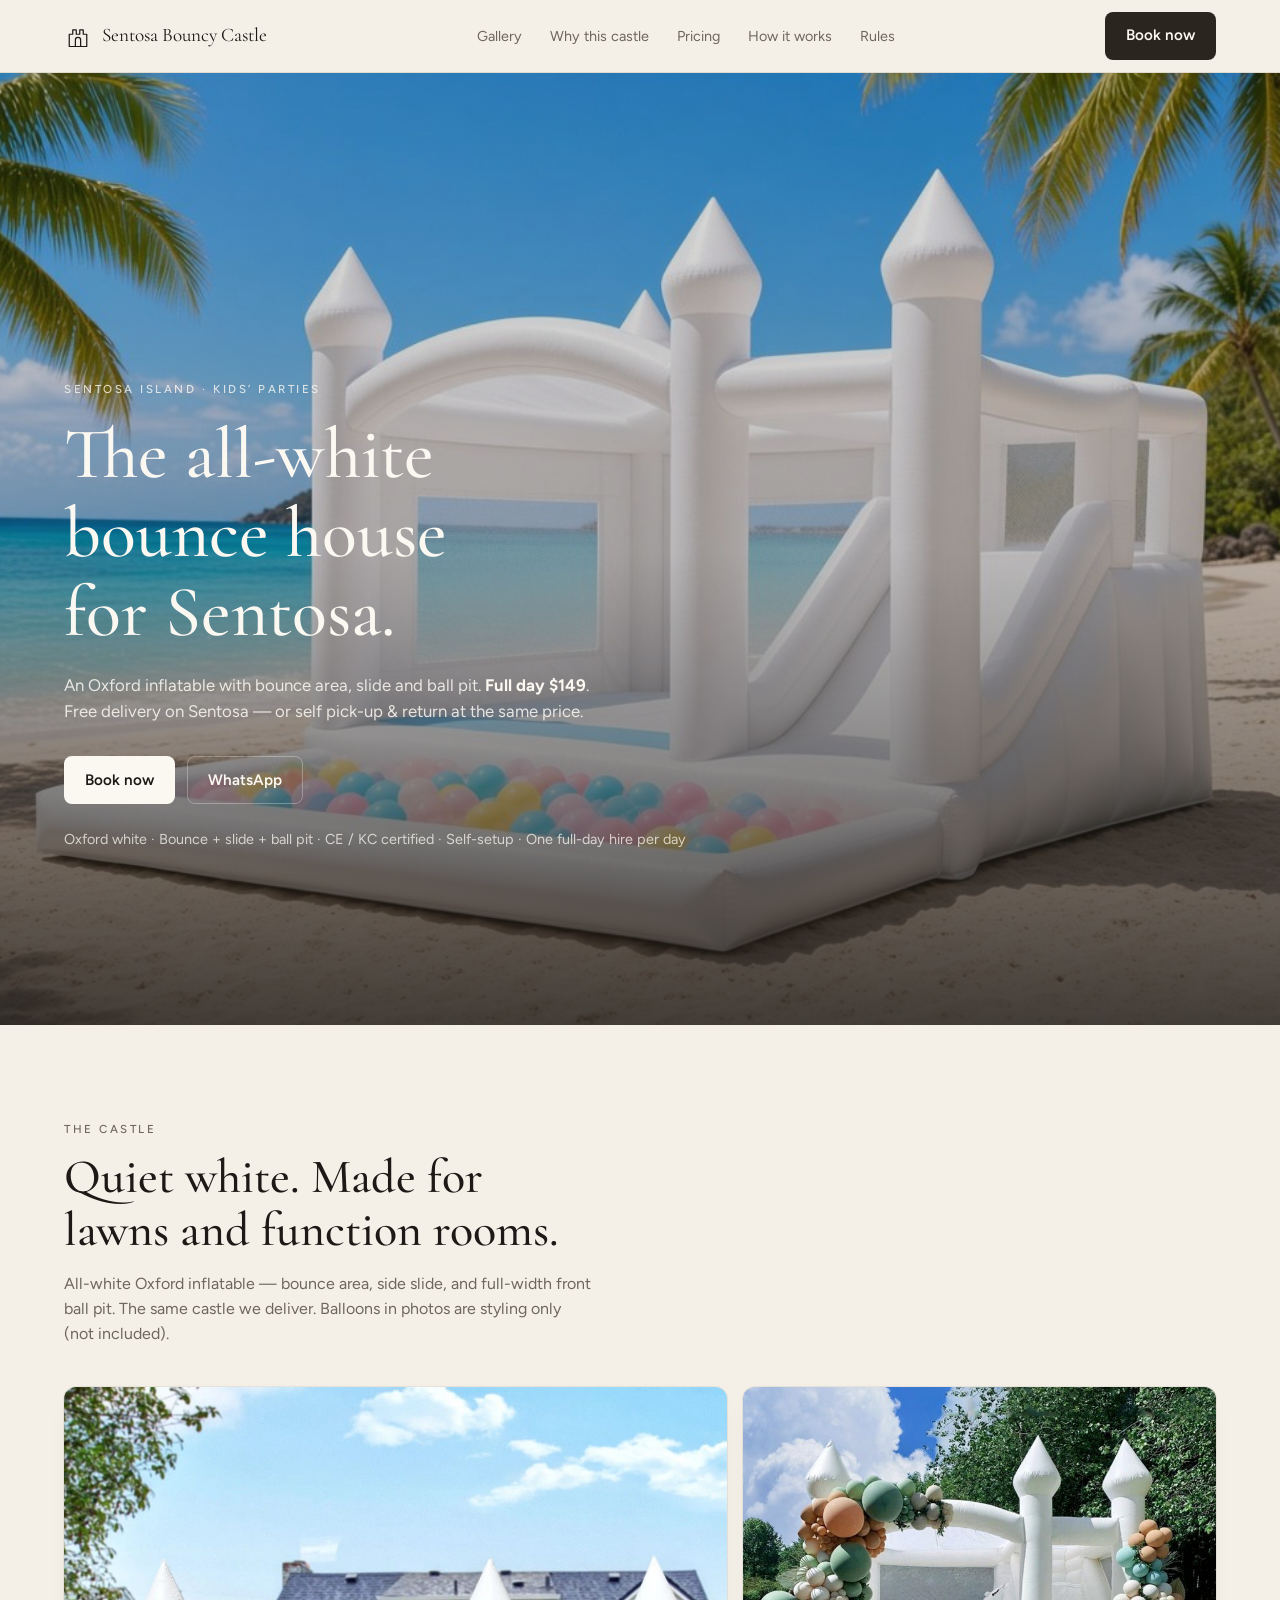
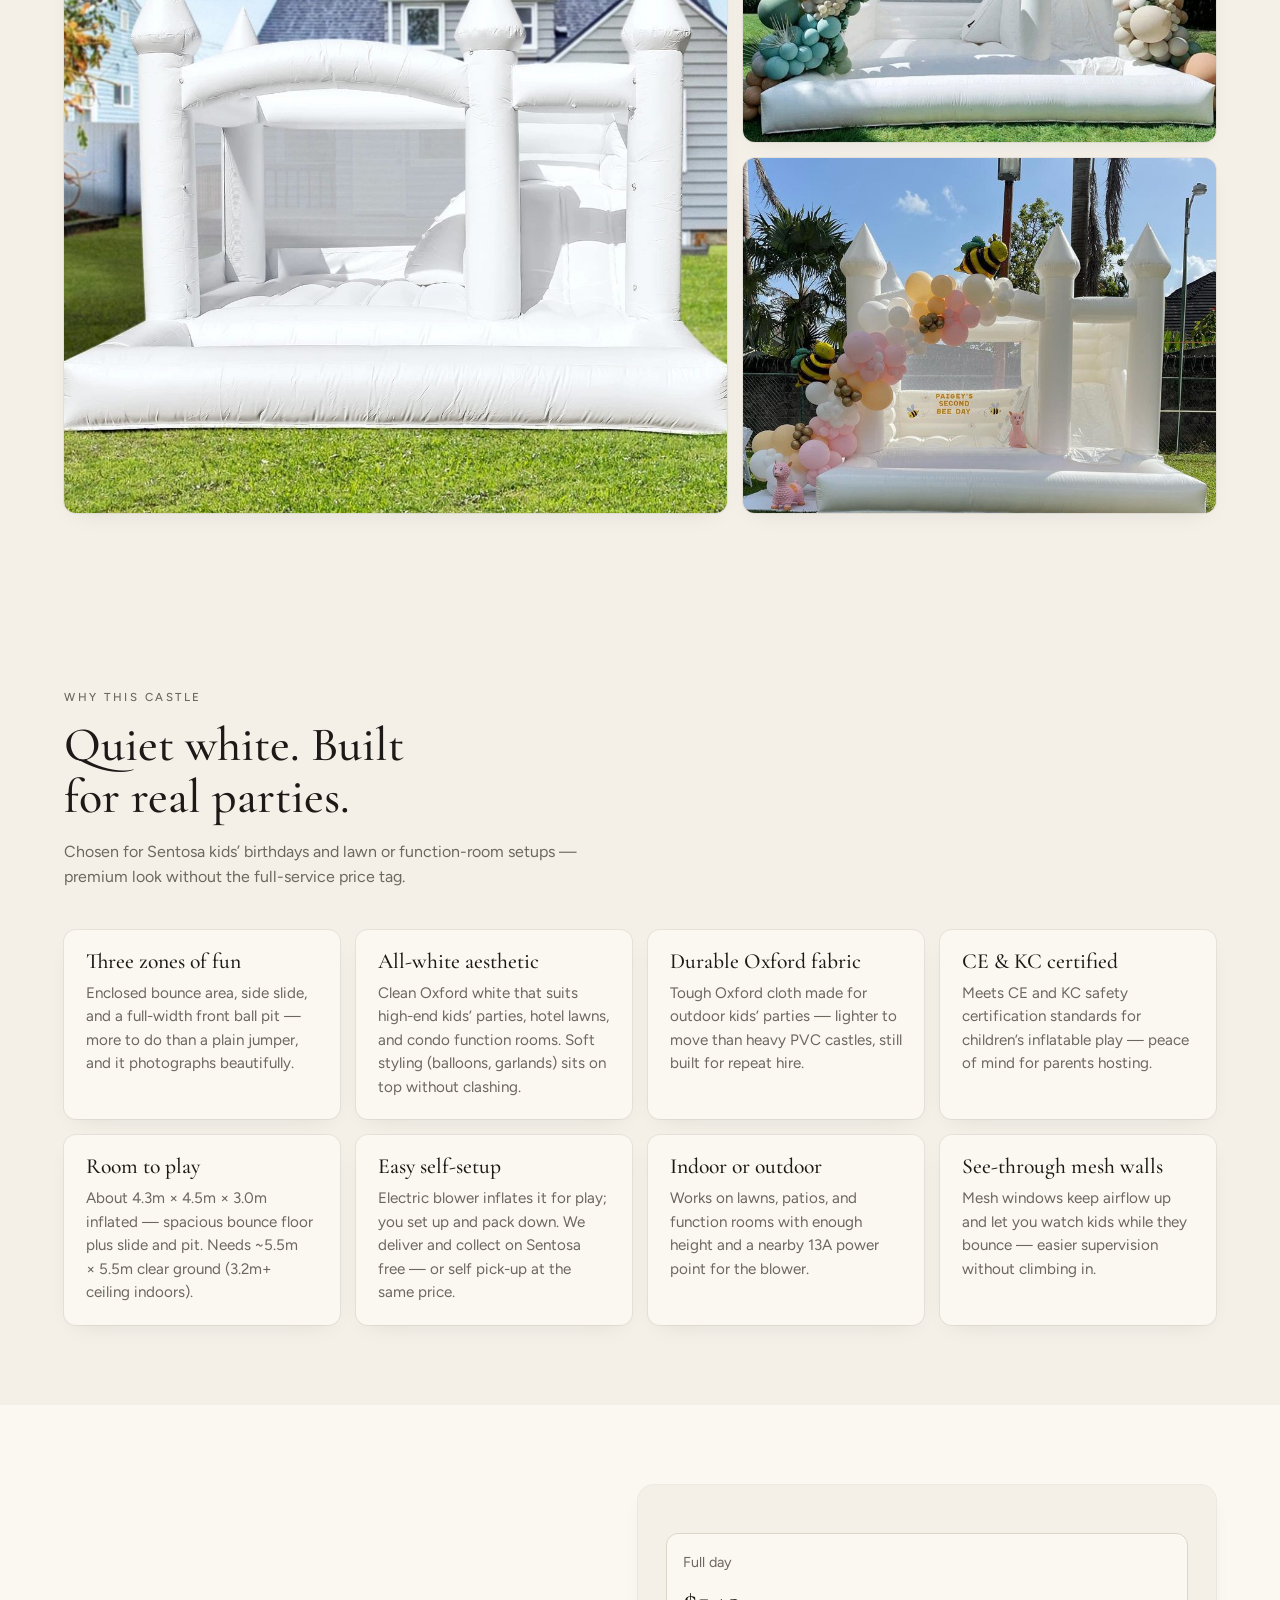
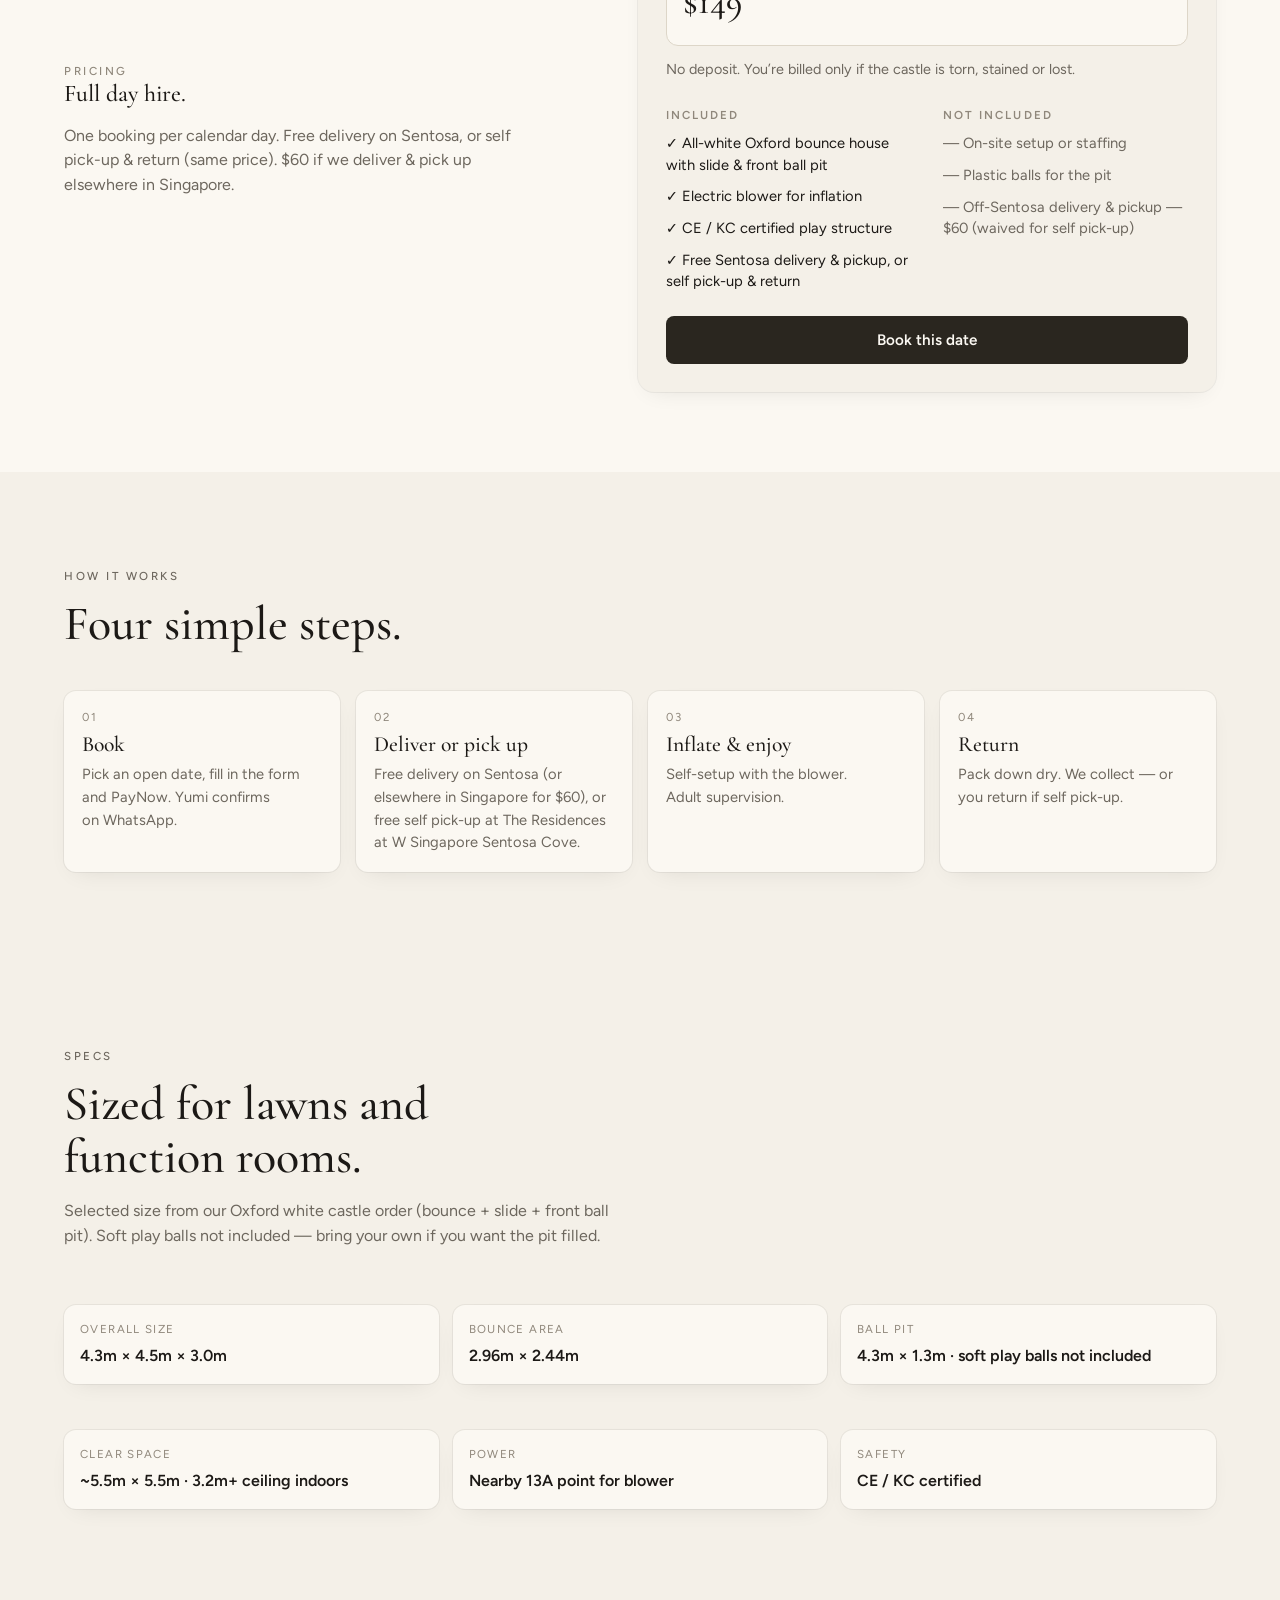
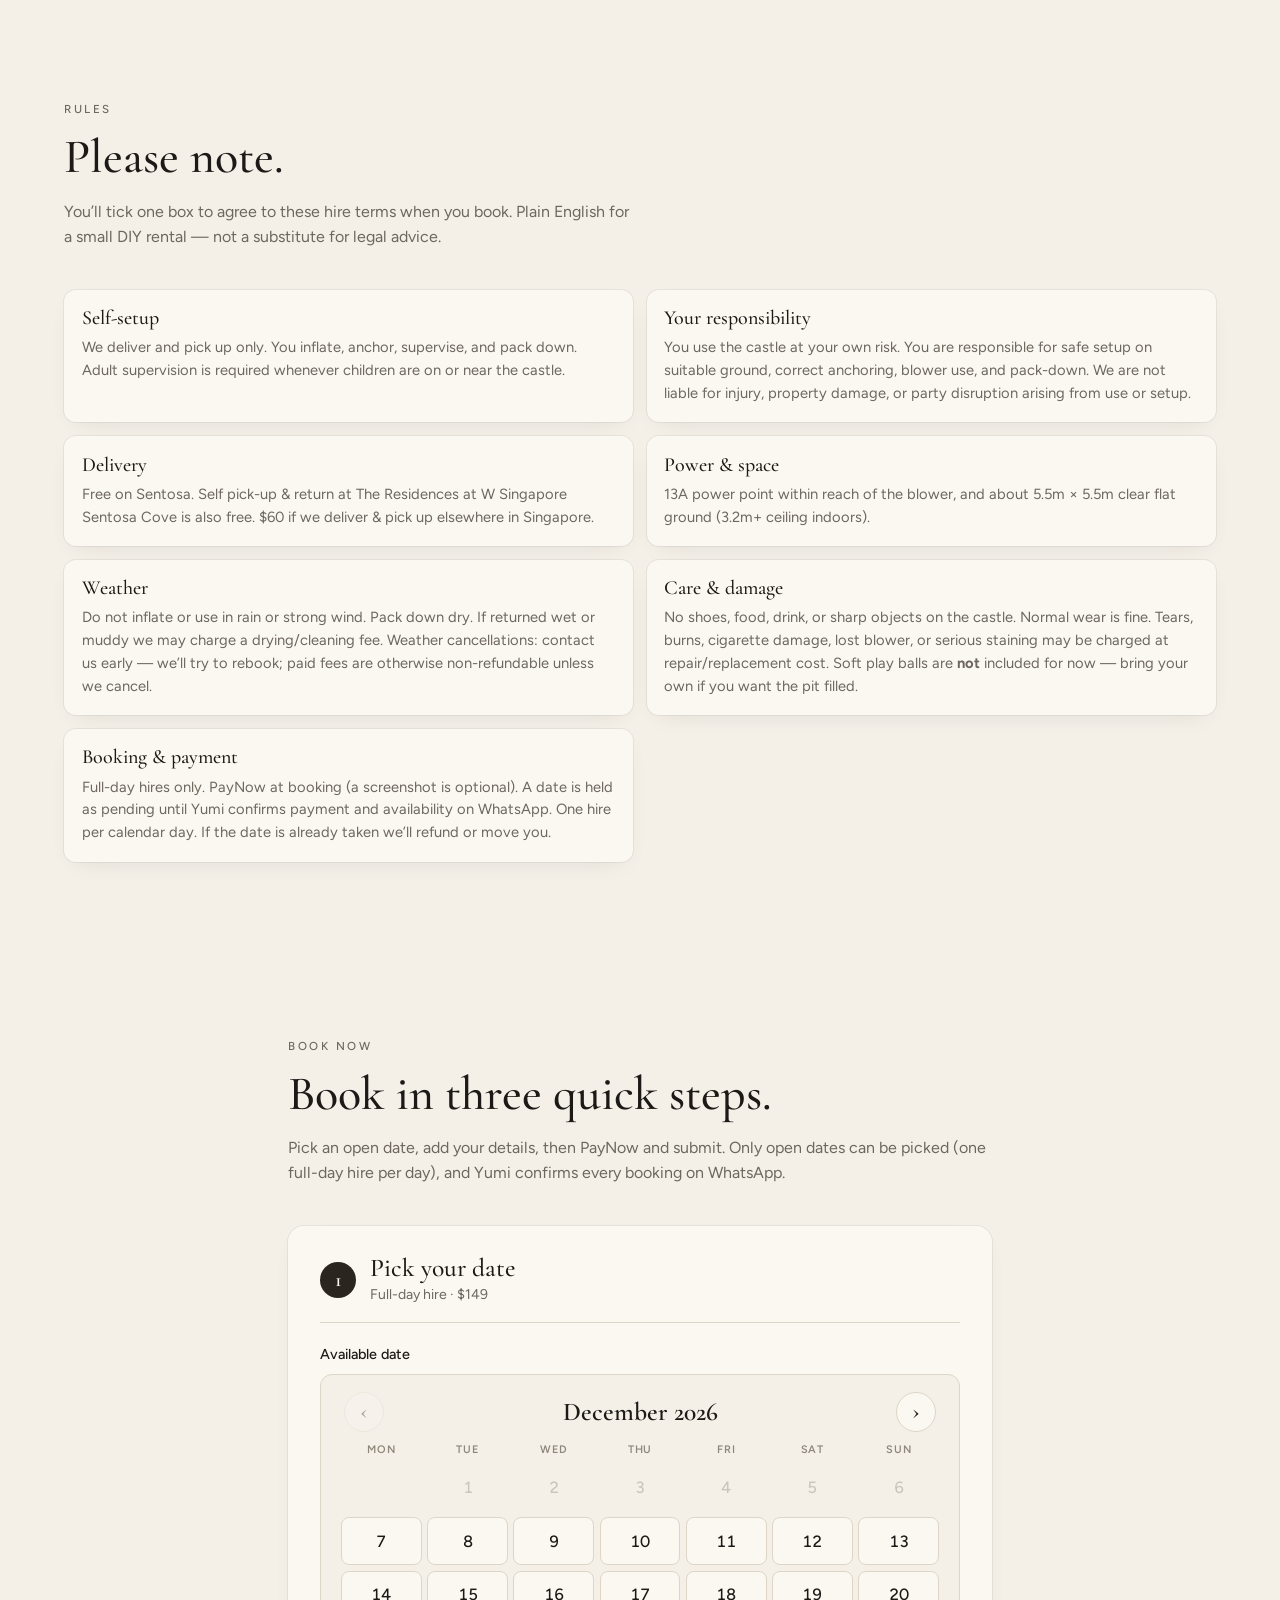
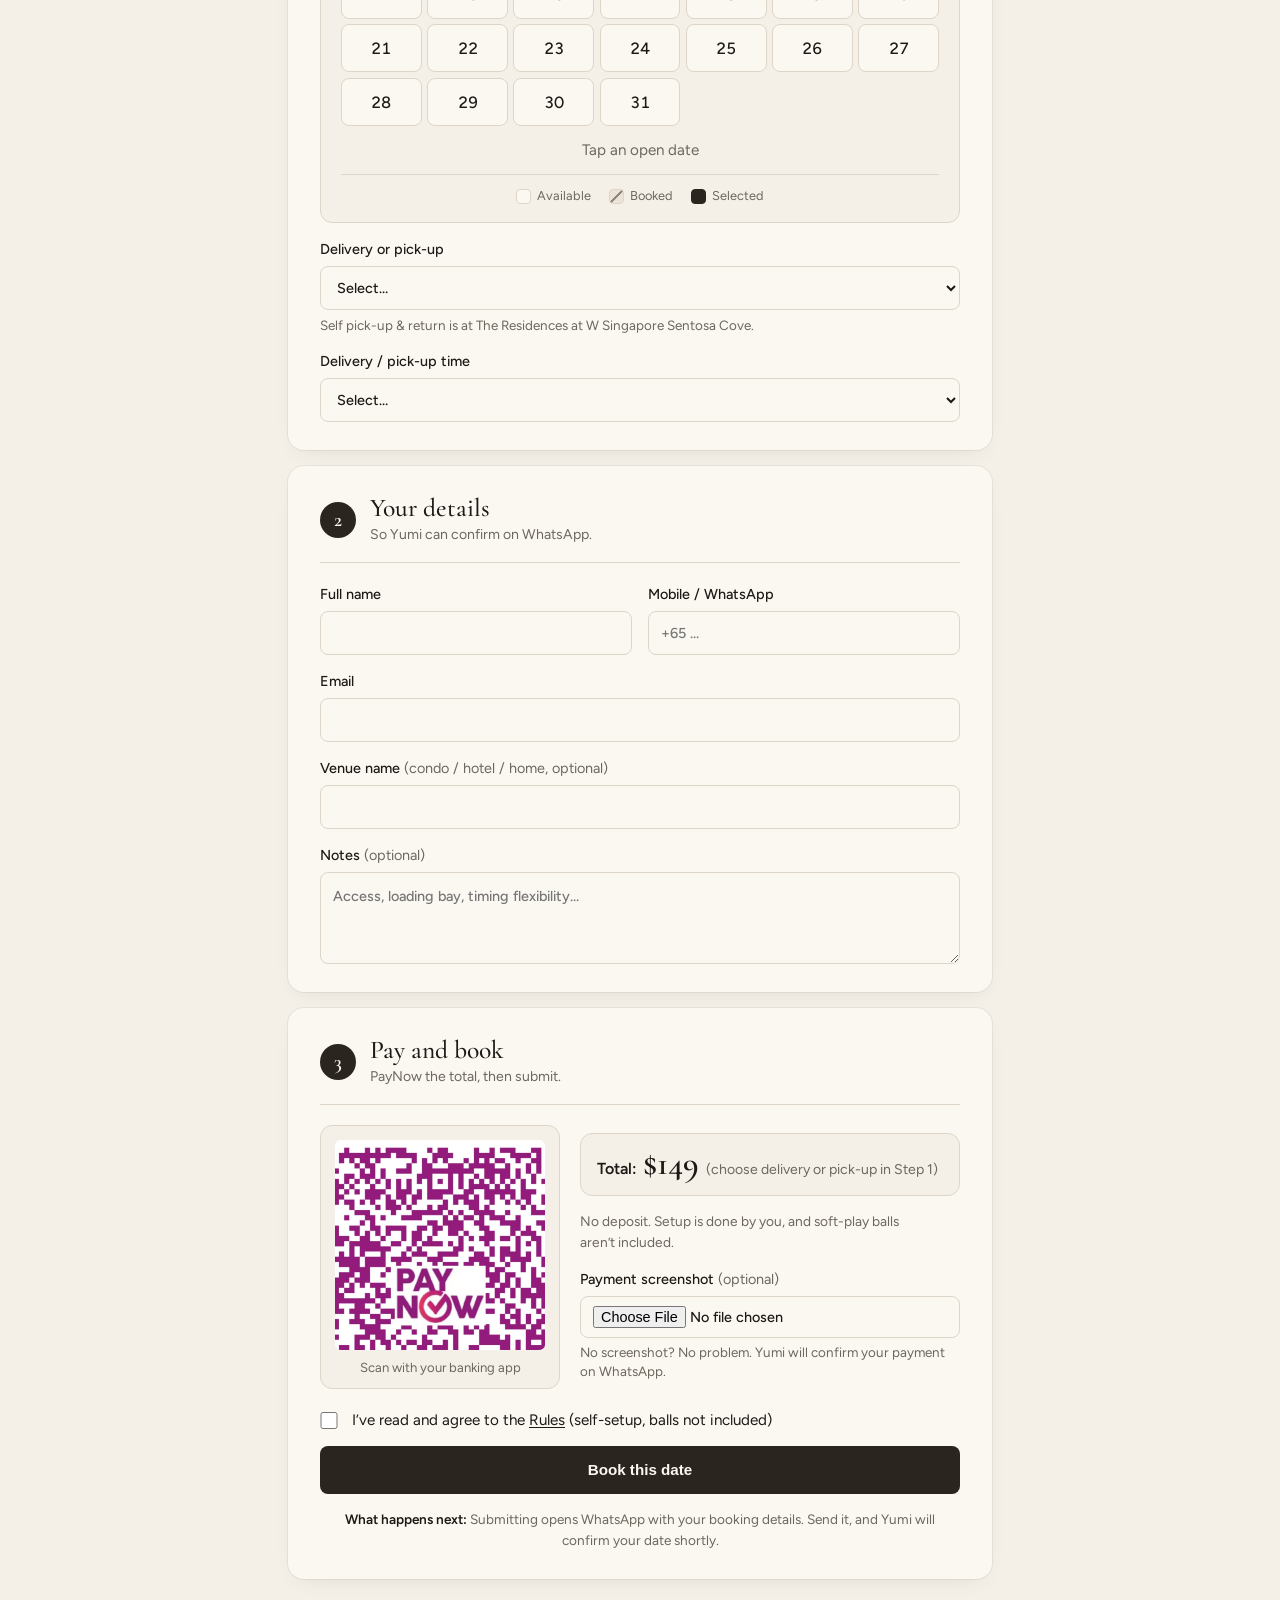
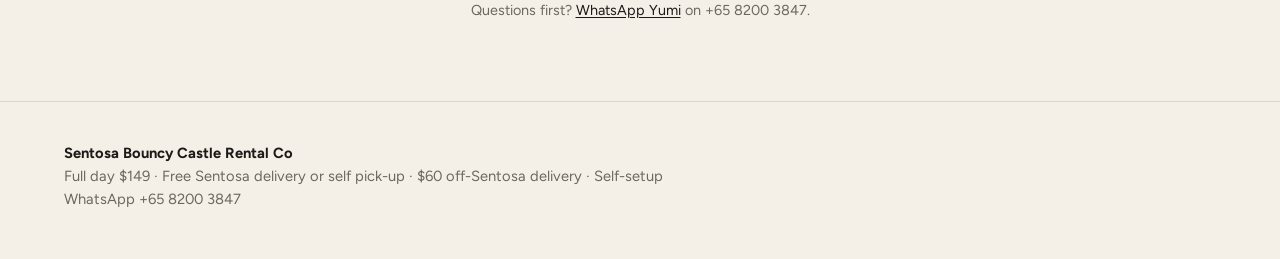
==== commit 48307c4f: "Replace booking date dropdown with inline month calendar picker - Hidden eventDate input + vanilla J" ====
--- a/docs/index.html
+++ b/docs/index.html
@@ -14,7 +14,7 @@
   <link rel="preconnect" href="https://fonts.googleapis.com" />
   <link rel="preconnect" href="https://fonts.gstatic.com" crossorigin />
   <link rel="icon" href="favicon.svg" />
-  <link rel="stylesheet" href="styles.css?v=20260929b" />
+  <link rel="stylesheet" href="styles.css?v=20260929d" />
   <!-- Google Analytics (GA4) -->
   <script async src="https://www.googletagmanager.com/gtag/js?id=G-E9QH8FBF27"></script>
   <script>
@@ -217,7 +217,7 @@
         <div class="section-head">
           <p class="eyebrow">Book now</p>
           <h2>Book in three quick steps.</h2>
-          <p>Pick an open date, add your details, then PayNow and submit. Only available dates are listed (one full-day hire per day), and Yumi confirms every booking on WhatsApp.</p>
+          <p>Pick an open date, add your details, then PayNow and submit. Only open dates can be picked (one full-day hire per day), and Yumi confirms every booking on WhatsApp.</p>
         </div>
         <div class="book-grid book-grid-single">
           <form class="book-form" id="booking-form" action="https://formsubmit.co/seanbmcnulty@gmail.com" method="POST" enctype="multipart/form-data">
@@ -238,11 +238,26 @@
                 </div>
               </div>
               <div class="form-grid">
-                <label class="field">Available date
-                  <select required name="eventDate" id="eventDate">
-                    <option value="">Loading available dates…</option>
-                  </select>
-                </label>
+                <div class="field cal-field">
+                  <span class="field-label" id="calLabel">Available date</span>
+                  <input type="hidden" name="eventDate" id="eventDate" value="" />
+                  <div class="cal" id="bookingCal" role="group" aria-labelledby="calLabel" aria-describedby="calStatus">
+                    <div class="cal-head">
+                      <button type="button" class="cal-nav" id="calPrev" aria-label="Previous month">&#8249;</button>
+                      <p class="cal-title" id="calTitle" aria-live="polite"></p>
+                      <button type="button" class="cal-nav" id="calNext" aria-label="Next month">&#8250;</button>
+                    </div>
+                    <div class="cal-dow" aria-hidden="true"><span>Mon</span><span>Tue</span><span>Wed</span><span>Thu</span><span>Fri</span><span>Sat</span><span>Sun</span></div>
+                    <div class="cal-grid" id="calGrid"></div>
+                    <p class="cal-status" id="calStatus" aria-live="polite">Loading available dates…</p>
+                    <p class="cal-error" id="eventDateError" role="alert" hidden>Please pick a date</p>
+                    <ul class="cal-legend" aria-hidden="true">
+                      <li><span class="cal-key key-open"></span>Available</li>
+                      <li><span class="cal-key key-booked"></span>Booked</li>
+                      <li><span class="cal-key key-selected"></span>Selected</li>
+                    </ul>
+                  </div>
+                </div>
                 <label class="field">Delivery or pick-up
                   <select required name="location" id="bookingLocation">
                     <option value="">Select…</option>
@@ -340,6 +355,6 @@
       location.hash = 'book';
     }
   </script>
-  <script src="prices.js?v=20260929b"></script>
+  <script src="prices.js?v=20260929d"></script>
 </body>
 </html>
--- a/docs/styles.css
+++ b/docs/styles.css
@@ -185,7 +185,6 @@
   footer { padding-bottom: 3rem; }
 }
 
-#eventDate { font-size: 1.05rem; font-weight: 600; }
 
 /* Mobile polish */
 @media (max-width: 699px) {
@@ -250,3 +249,60 @@
   .book-step { padding: 1.25rem; }
   .step-head h3 { font-size: 1.45rem; }
 }
+
+/* Booking: inline month calendar */
+.cal-field { display: grid; gap: 0.5rem; scroll-margin-top: 5.5rem; }
+.field-label { font-size: 0.9rem; font-weight: 500; }
+.cal {
+  background: var(--paper); border: 1px solid var(--line); border-radius: 0.75rem;
+  padding: 0.8rem 0.4rem 0.9rem; min-width: 0;
+}
+.cal.has-error { border-color: #a4493a; box-shadow: 0 0 0 1px #a4493a; }
+.cal-head { padding: 0 0.2rem; display: flex; align-items: center; justify-content: space-between; gap: 0.5rem; margin-bottom: 0.6rem; }
+.cal-title { margin: 0; font-family: var(--serif); font-size: 1.45rem; font-weight: 600; line-height: 1.1; text-align: center; }
+.cal-nav {
+  width: 2.5rem; height: 2.5rem; flex-shrink: 0; display: inline-grid; place-items: center;
+  border-radius: 999px; border: 1px solid var(--line); background: var(--cream); color: var(--ink);
+  font: 500 1.6rem/1 var(--serif); padding: 0 0 0.2rem; cursor: pointer;
+}
+.cal-nav:hover:not(:disabled) { border-color: var(--charcoal); }
+.cal-nav:disabled { opacity: 0.35; cursor: default; }
+.cal-dow, .cal-grid { display: grid; grid-template-columns: repeat(7, minmax(0, 1fr)); gap: 0.2rem; }
+.cal-dow { margin-bottom: 0.3rem; }
+.cal-dow span { text-align: center; font-size: 0.68rem; font-weight: 600; letter-spacing: 0.08em; text-transform: uppercase; color: var(--mist); }
+.cal-day, .cal-blank { min-height: 2.75rem; }
+.cal-day {
+  display: grid; place-items: center; width: 100%; min-width: 0; padding: 0;
+  border-radius: 0.5rem; border: 1px solid transparent; background: transparent;
+  font: 500 0.98rem/1 var(--sans); color: var(--ink); font-variant-numeric: tabular-nums;
+  -webkit-tap-highlight-color: transparent; transition: background-color 0.12s, border-color 0.12s;
+}
+.cal-day.is-open { background: var(--cream); border-color: var(--line); cursor: pointer; }
+.cal-day.is-open:hover { border-color: var(--charcoal); }
+.cal-day.is-off { color: var(--mist); opacity: 0.4; cursor: default; }
+.cal-day.is-booked {
+  background: var(--paper-deep); color: var(--mist); cursor: not-allowed;
+  text-decoration: line-through; text-decoration-thickness: 1.5px;
+}
+.cal-day.is-selected, .cal-day.is-selected:hover { background: var(--charcoal); border-color: var(--charcoal); color: var(--cream); font-weight: 600; }
+.cal-day:focus-visible, .cal-nav:focus-visible { outline: 2px solid var(--charcoal); outline-offset: 2px; }
+.cal-status { margin: 0.8rem 0 0; text-align: center; font-size: 0.95rem; color: var(--stone); }
+.cal-status strong { color: var(--ink); font-family: var(--serif); font-size: 1.2rem; font-weight: 600; }
+.cal-error { margin: 0.35rem 0 0; text-align: center; font-size: 0.9rem; font-weight: 600; color: #a4493a; }
+.cal-legend {
+  list-style: none; margin: 0.75rem 0 0; padding: 0.7rem 0 0; border-top: 1px solid var(--line);
+  display: flex; flex-wrap: wrap; justify-content: center; gap: 0.4rem 1.1rem;
+  font-size: 0.8rem; color: var(--stone);
+}
+.cal-legend li { display: inline-flex; align-items: center; gap: 0.4rem; }
+.cal-key { width: 0.95rem; height: 0.95rem; border-radius: 0.25rem; border: 1px solid var(--line); display: inline-block; }
+.key-open { background: var(--cream); }
+.key-booked { background: var(--paper-deep) linear-gradient(to bottom right, transparent calc(50% - 0.75px), var(--mist) calc(50% - 0.75px), var(--mist) calc(50% + 0.75px), transparent calc(50% + 0.75px)); }
+.key-selected { background: var(--charcoal); border-color: var(--charcoal); }
+@media (min-width: 700px) {
+  .cal { padding: 1.1rem 1.25rem 1rem; }
+  .cal-dow, .cal-grid { gap: 0.35rem; }
+  .cal-day, .cal-blank { min-height: 3rem; }
+  .cal-day { font-size: 1.02rem; }
+  .cal-title { font-size: 1.6rem; }
+}
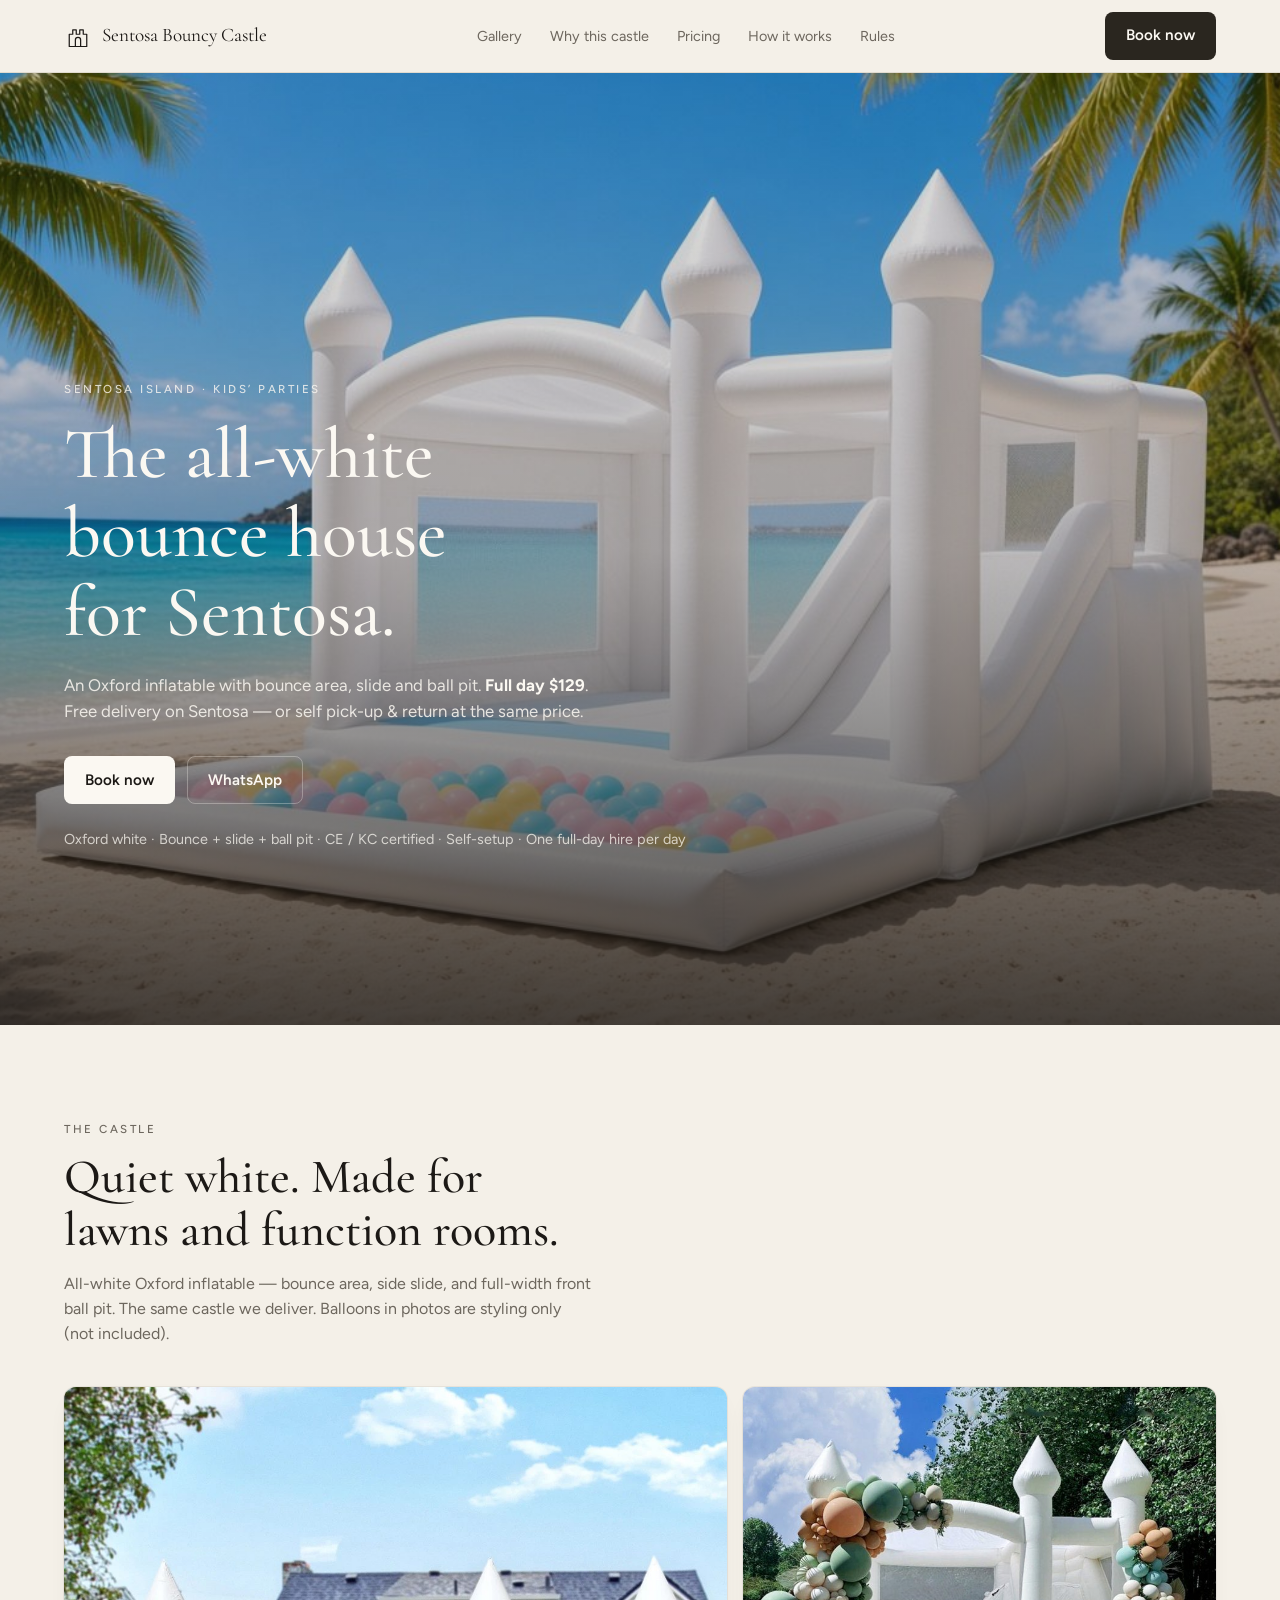
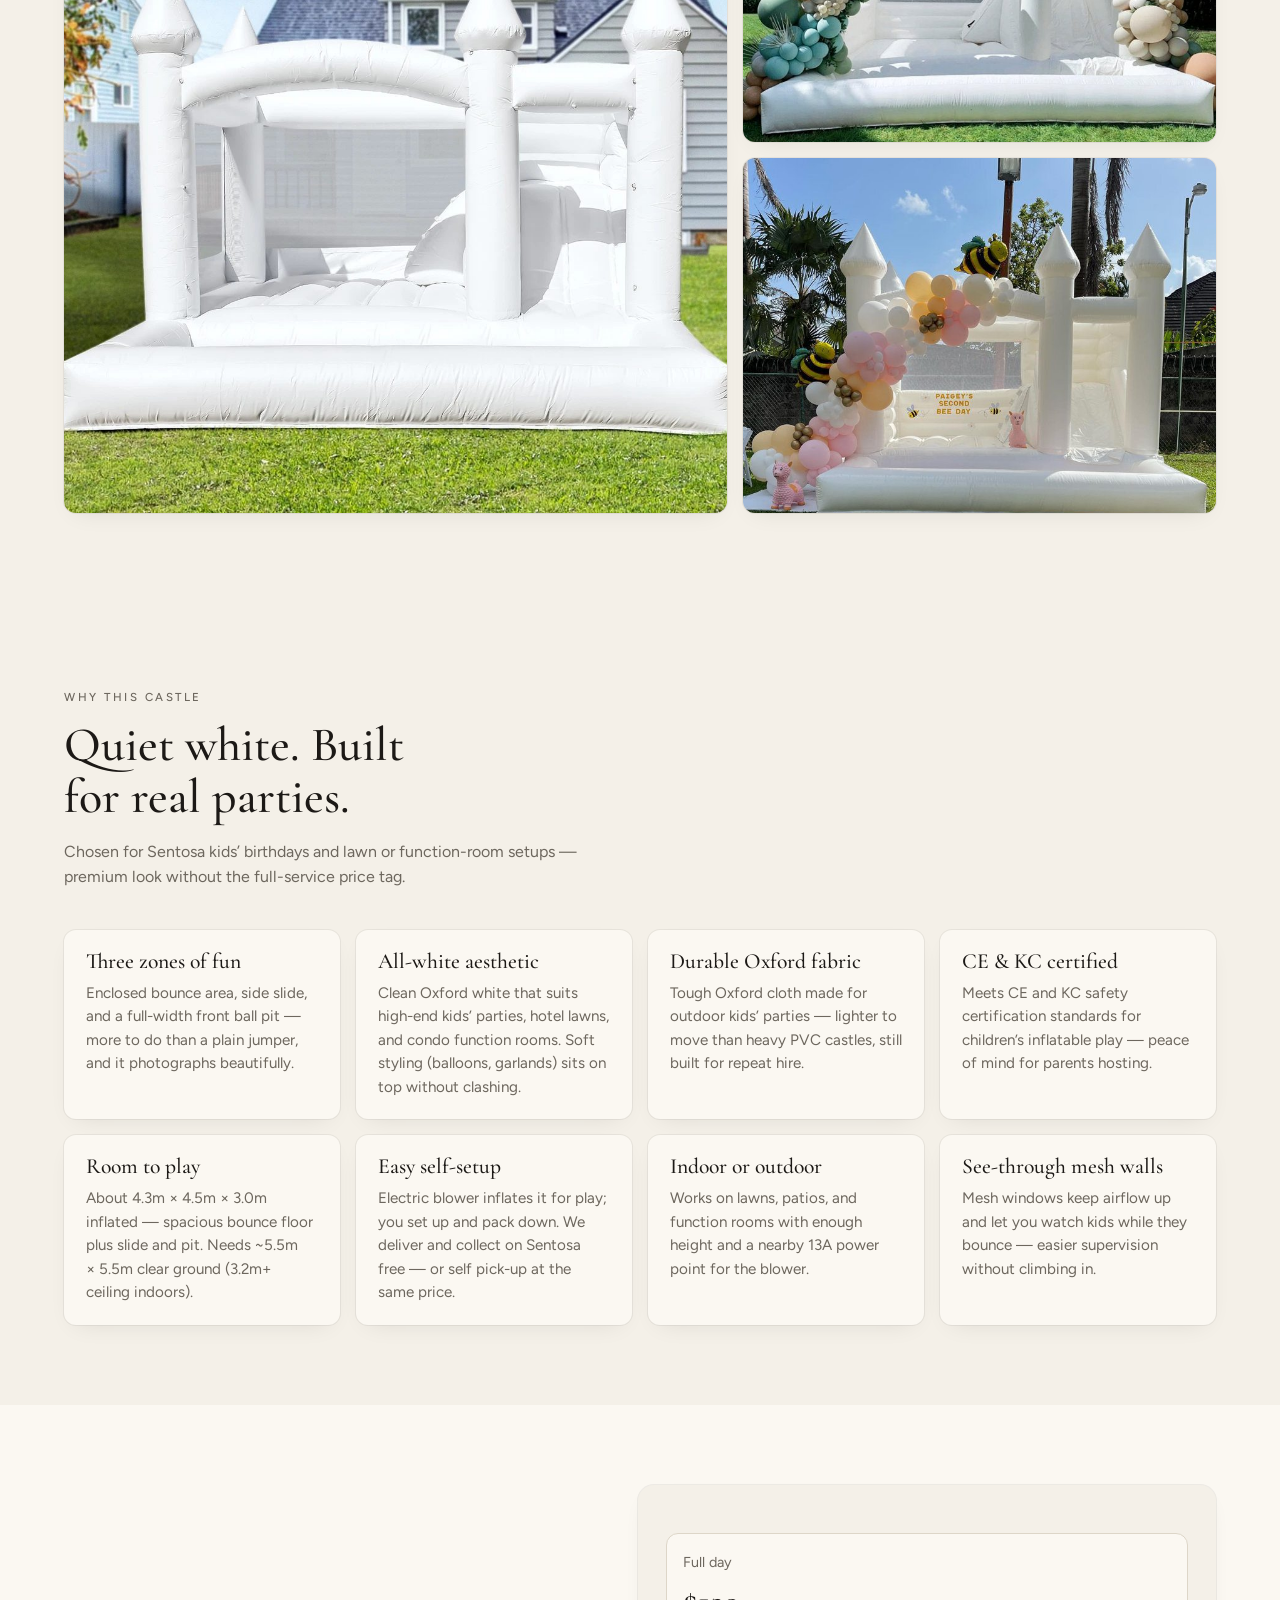
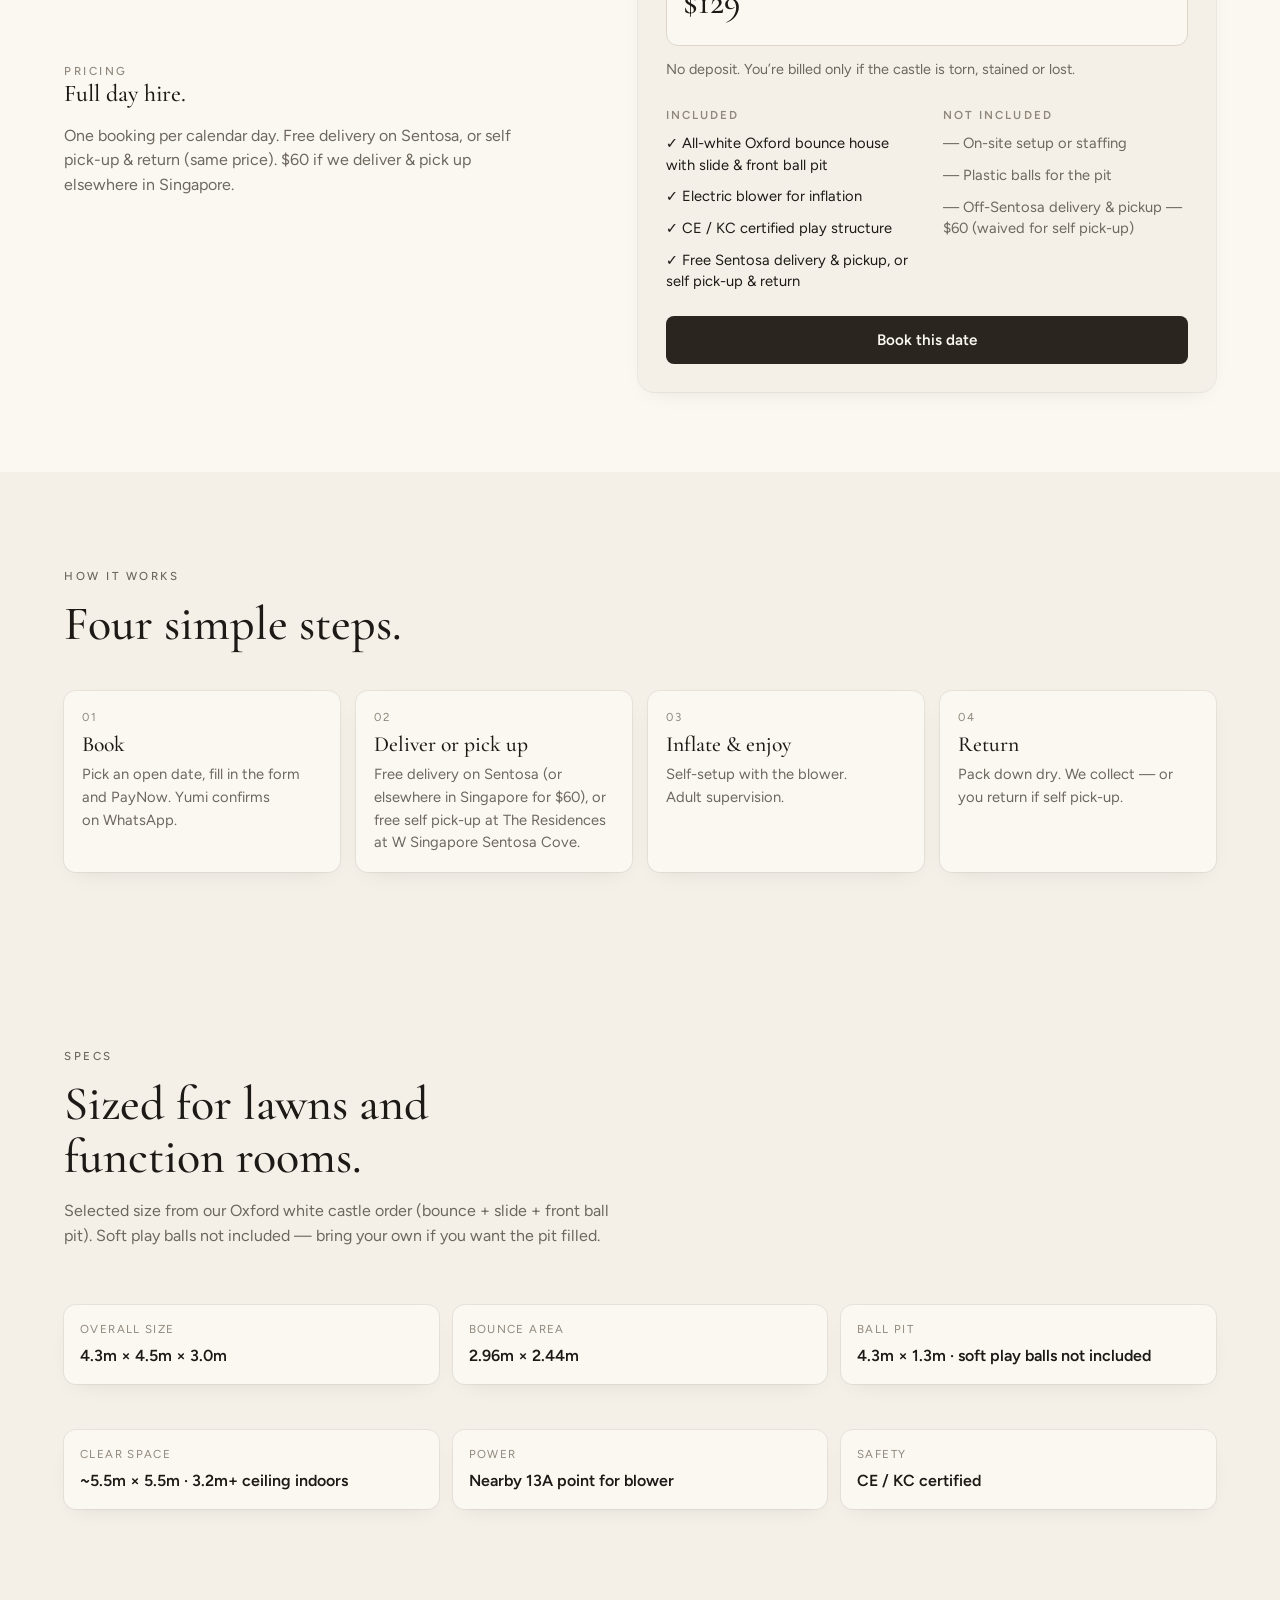
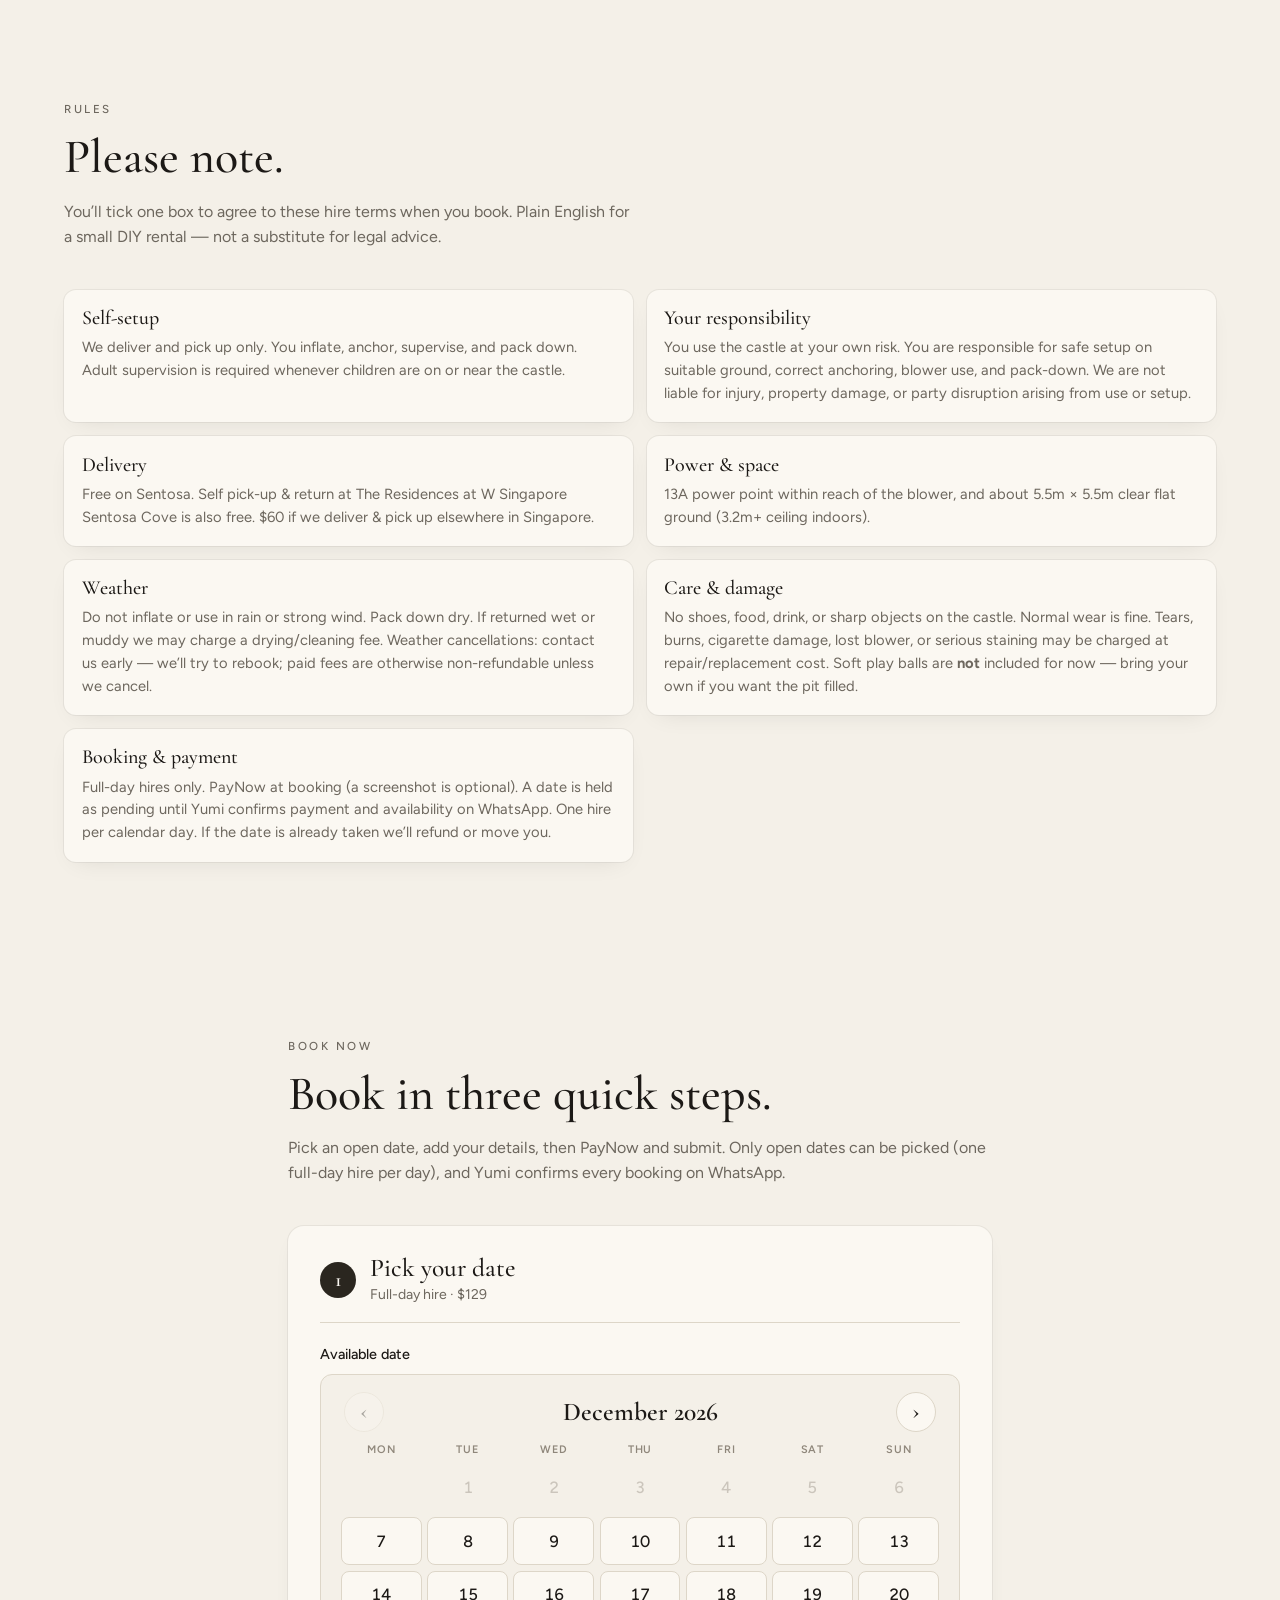
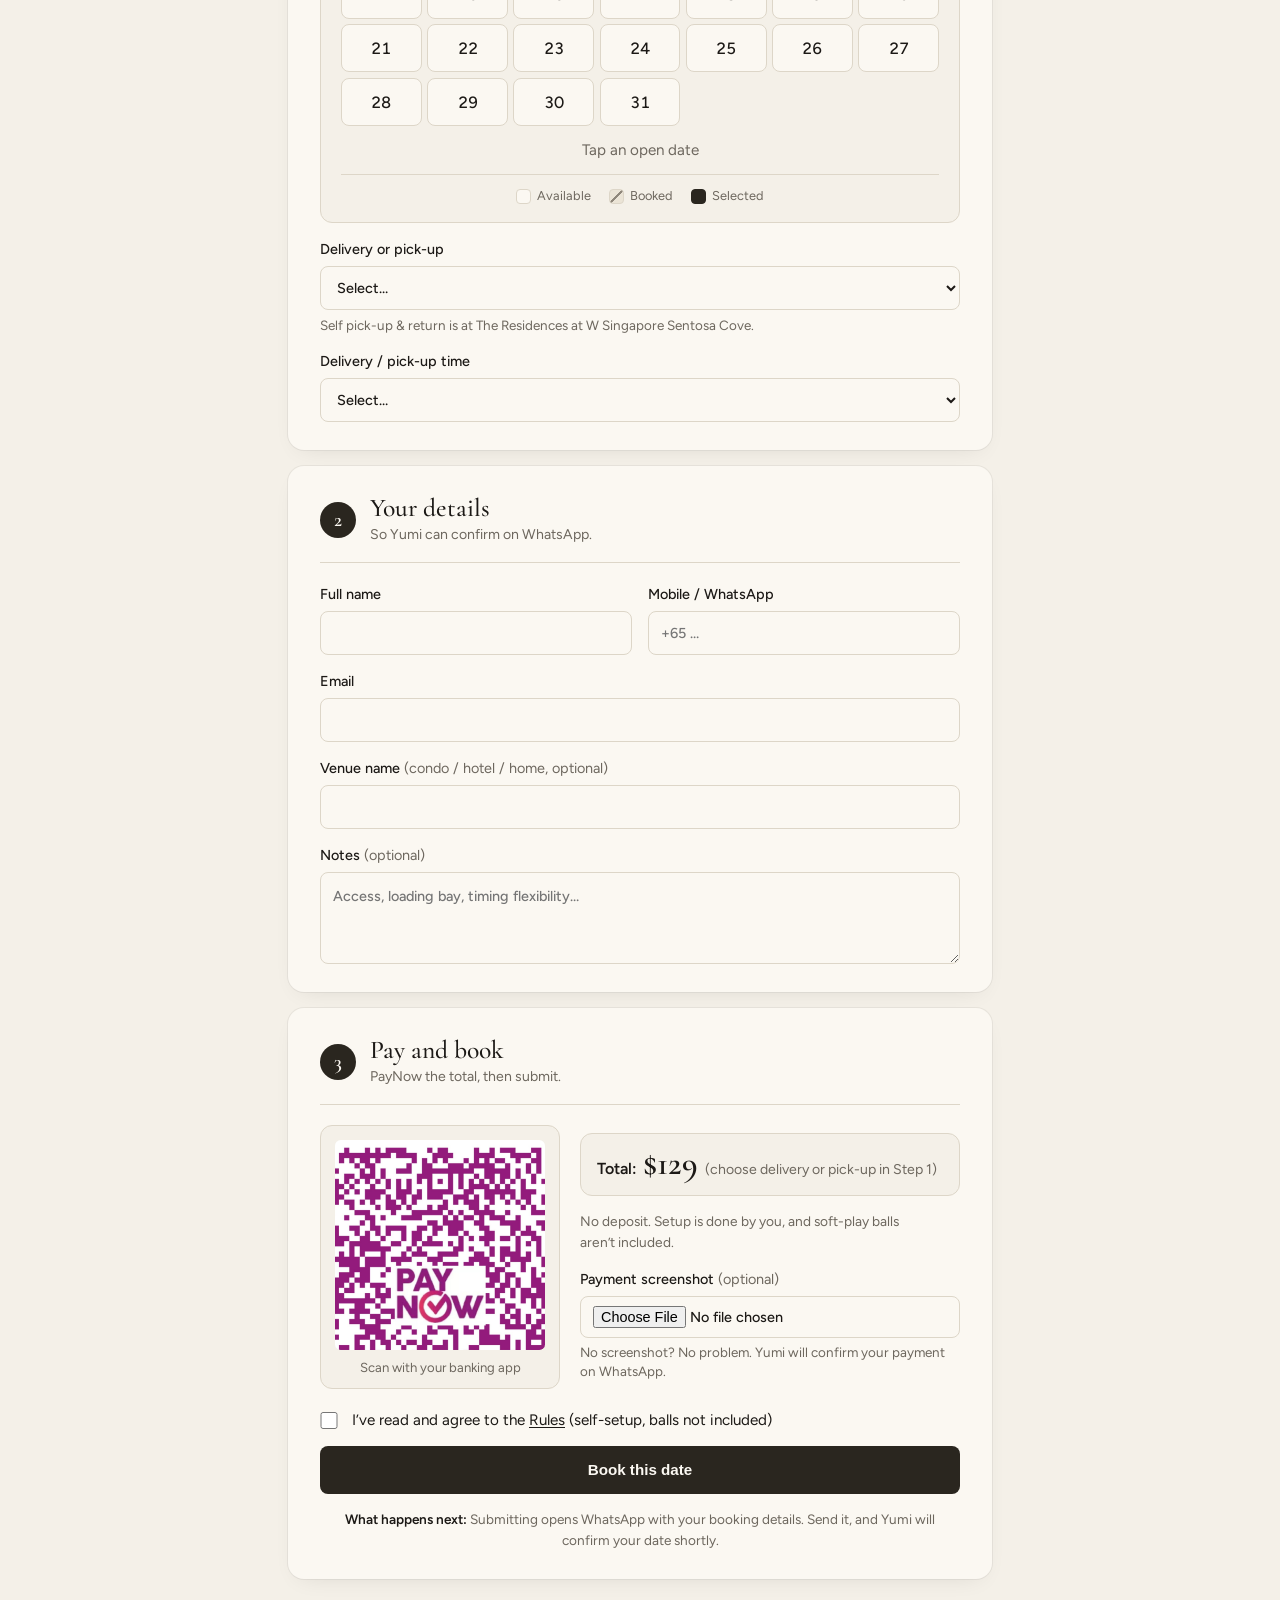
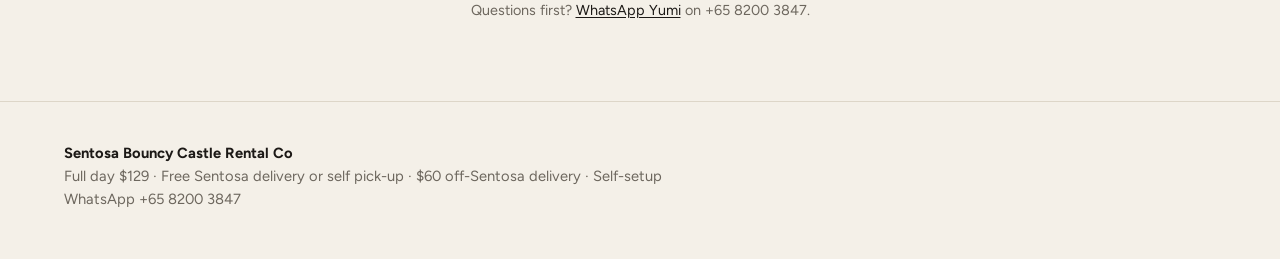
==== commit dc32a0e6: "Run October full-day price test at $129" ====
--- a/docs/index.html
+++ b/docs/index.html
@@ -4,9 +4,9 @@
   <meta charset="utf-8" />
   <meta name="viewport" content="width=device-width, initial-scale=1" />
   <title>White Bouncy Castle Rental Sentosa | Sentosa Bouncy Castle Rental Co</title>
-  <meta name="description" content="Rent an all-white Oxford bounce house with slide and ball pit. Full day $149. Free delivery on Sentosa or self pick-up & return. Self-setup. Book online." />
+  <meta name="description" content="Rent an all-white Oxford bounce house with slide and ball pit. Full day $129. Free delivery on Sentosa or self pick-up & return. Self-setup. Book online." />
   <meta property="og:title" content="Sentosa Bouncy Castle Rental Co" />
-  <meta property="og:description" content="All-white bounce house for Sentosa kids’ parties. Full day $149. Free Sentosa delivery or self pick-up. Self-setup." />
+  <meta property="og:description" content="All-white bounce house for Sentosa kids’ parties. Full day $129. Free Sentosa delivery or self pick-up. Self-setup." />
   <meta property="og:type" content="website" />
   <meta property="og:url" content="https://seanbmcnulty.github.io/sentosa-bouncy-castle-rental/" />
   <meta property="og:image" content="https://seanbmcnulty.github.io/sentosa-bouncy-castle-rental/assets/gallery-1.jpg" />
@@ -14,7 +14,7 @@
   <link rel="preconnect" href="https://fonts.googleapis.com" />
   <link rel="preconnect" href="https://fonts.gstatic.com" crossorigin />
   <link rel="icon" href="favicon.svg" />
-  <link rel="stylesheet" href="styles.css?v=20260929d" />
+  <link rel="stylesheet" href="styles.css?v=20261005a" />
   <!-- Google Analytics (GA4) -->
   <script async src="https://www.googletagmanager.com/gtag/js?id=G-E9QH8FBF27"></script>
   <script>
@@ -52,7 +52,7 @@
       <div class="wrap hero-content">
         <p class="eyebrow" style="color:rgb(251 248 242 / 0.8)">Sentosa Island · Kids’ parties</p>
         <h1>The all-white bounce house for Sentosa.</h1>
-        <p class="lede">An Oxford inflatable with bounce area, slide and ball pit. <span data-price="heroPrices"><strong style="color:var(--cream)">Full day $149</strong></span>. Free delivery on Sentosa — or self pick-up &amp; return at the same price.</p>
+        <p class="lede">An Oxford inflatable with bounce area, slide and ball pit. <span data-price="heroPrices"><strong style="color:var(--cream)">Full day $129</strong></span>. Free delivery on Sentosa — or self pick-up &amp; return at the same price.</p>
         <div class="hero-actions">
           <a class="btn btn-cream" href="#book">Book now</a>
           <a class="btn btn-outline light" href="https://wa.me/6582003847?text=Hi%20Yumi%2C%20I%27d%20like%20to%20book%20the%20white%20bouncy%20castle.">WhatsApp</a>
@@ -132,7 +132,7 @@
           <div class="price-row" style="grid-template-columns:1fr">
             <div class="price-opt">
               <span>Full day</span>
-              <strong data-price="fullDay">$149</strong>
+              <strong data-price="fullDay">$129</strong>
             </div>
           </div>
           <p style="color:var(--stone);font-size:0.9rem;margin:0.75rem 0 0">No deposit. You’re billed only if the castle is torn, stained or lost.</p>
@@ -226,15 +226,15 @@
             <input type="hidden" name="_template" value="table" />
             <input type="hidden" name="_next" value="https://seanbmcnulty.github.io/sentosa-bouncy-castle-rental/#book-thanks" />
             <input type="text" name="_honey" style="display:none" tabindex="-1" autocomplete="off" />
-            <input type="hidden" name="package" data-price-option="full" value="Full day — $149" />
-            <input type="hidden" name="total" id="bookingTotalField" value="$149" />
+            <input type="hidden" name="package" data-price-option="full" value="Full day — $129" />
+            <input type="hidden" name="total" id="bookingTotalField" value="$129" />
 
             <div class="card book-step" role="group" aria-labelledby="step1-title">
               <div class="step-head">
                 <span class="step-badge" aria-hidden="true">1</span>
                 <div>
                   <h3 id="step1-title">Pick your date</h3>
-                  <p class="step-sub">Full-day hire · <span data-price="fullDay">$149</span></p>
+                  <p class="step-sub">Full-day hire · <span data-price="fullDay">$129</span></p>
                 </div>
               </div>
               <div class="form-grid">
@@ -312,7 +312,7 @@
                   <p class="paynow-cap">Scan with your banking app</p>
                 </div>
                 <div class="pay-side">
-                  <p class="booking-total" id="bookingTotal" aria-live="polite"><span class="total-label">Total:</span> <strong class="total-amount">$149</strong> <span class="total-note">(choose delivery or pick-up in Step 1)</span></p>
+                  <p class="booking-total" id="bookingTotal" aria-live="polite"><span class="total-label">Total:</span> <strong class="total-amount">$129</strong> <span class="total-note">(choose delivery or pick-up in Step 1)</span></p>
                   <p class="pay-fine">No deposit. Setup is done by you, and soft-play balls aren’t included.</p>
                   <label class="field"><span>Payment screenshot <span class="optional">(optional)</span></span><input name="paymentProof" type="file" accept="image/*,.pdf" /><span class="field-hint">No screenshot? No problem. Yumi will confirm your payment on WhatsApp.</span></label>
                 </div>
@@ -336,7 +336,7 @@
   <footer>
     <div class="wrap">
       <strong>Sentosa Bouncy Castle Rental Co</strong><br />
-      <span data-price="footerLine">Full day $149 · Free Sentosa delivery or self pick-up · $60 off-Sentosa delivery · Self-setup</span><br />
+      <span data-price="footerLine">Full day $129 · Free Sentosa delivery or self pick-up · $60 off-Sentosa delivery · Self-setup</span><br />
       WhatsApp <a href="https://wa.me/6582003847">+65 8200 3847</a>
     </div>
   </footer>
@@ -355,6 +355,6 @@
       location.hash = 'book';
     }
   </script>
-  <script src="prices.js?v=20260929d"></script>
+  <script src="prices.js?v=20261005a"></script>
 </body>
 </html>
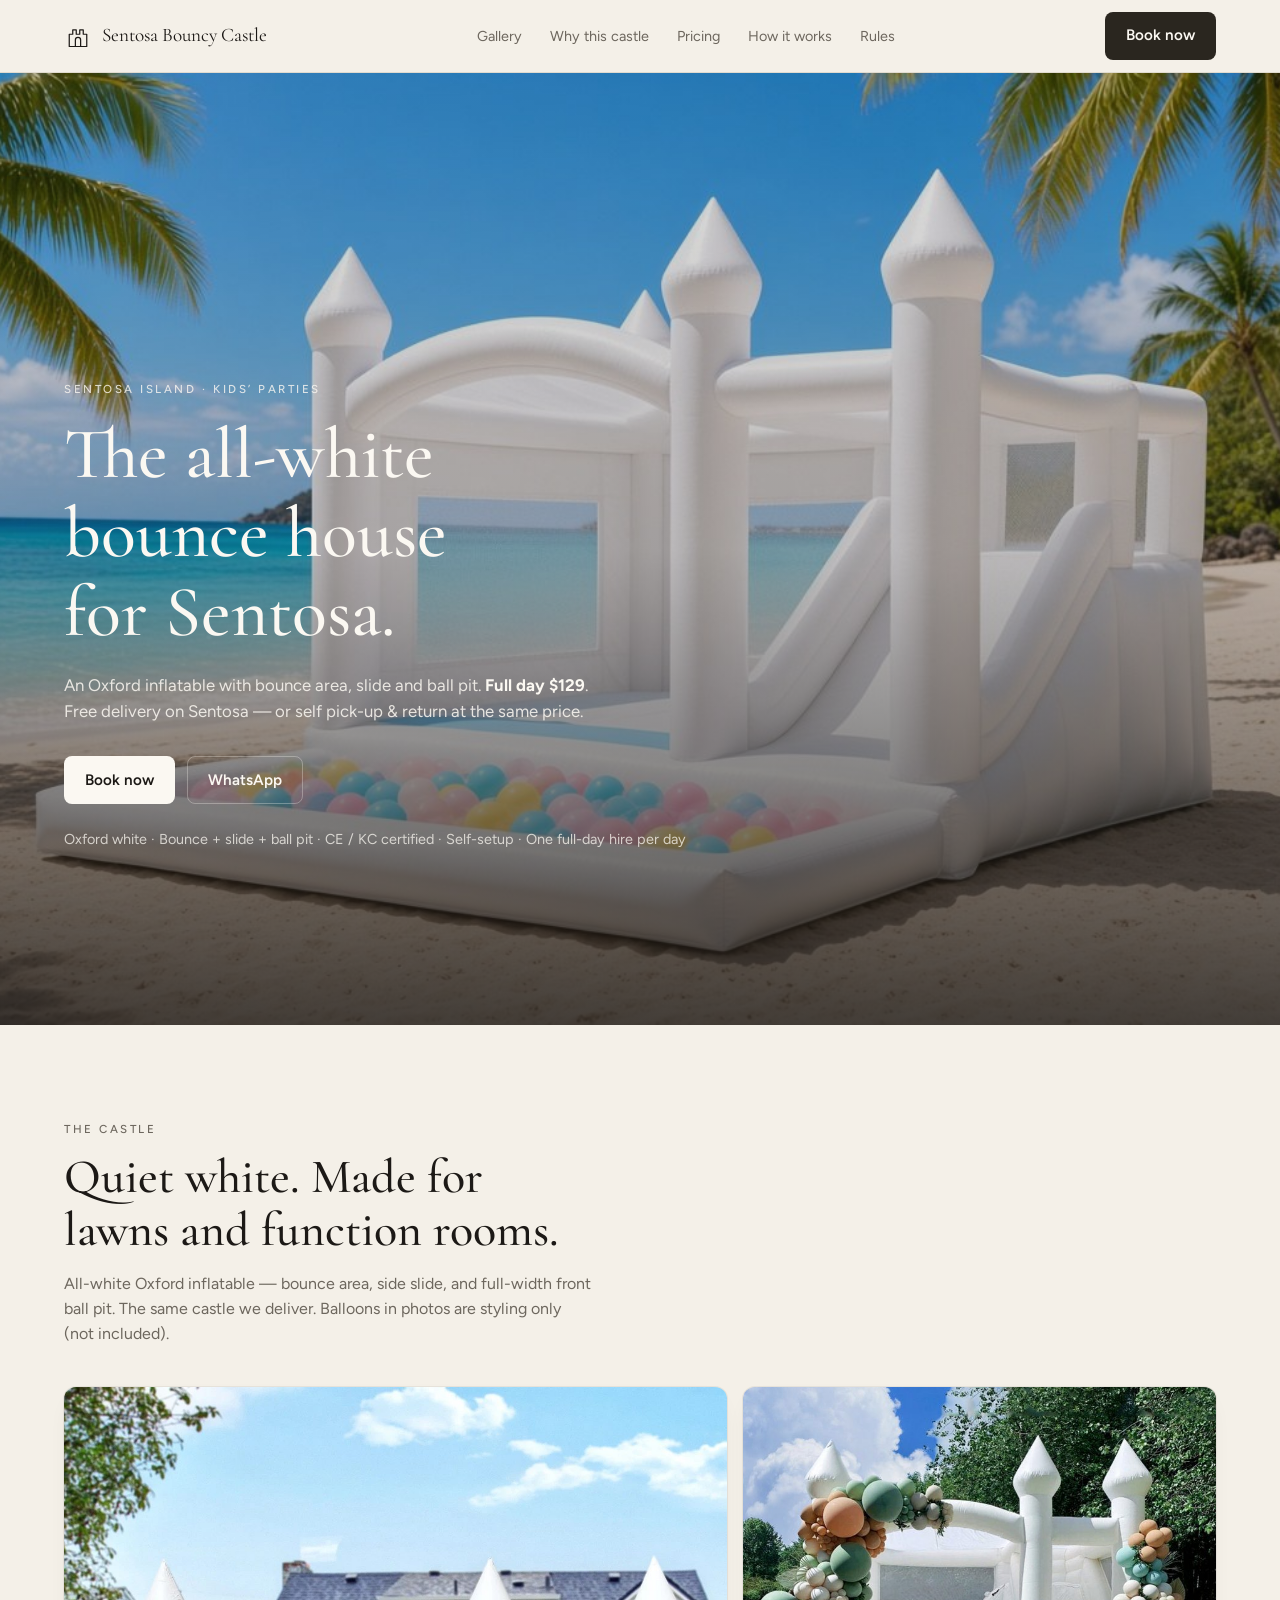
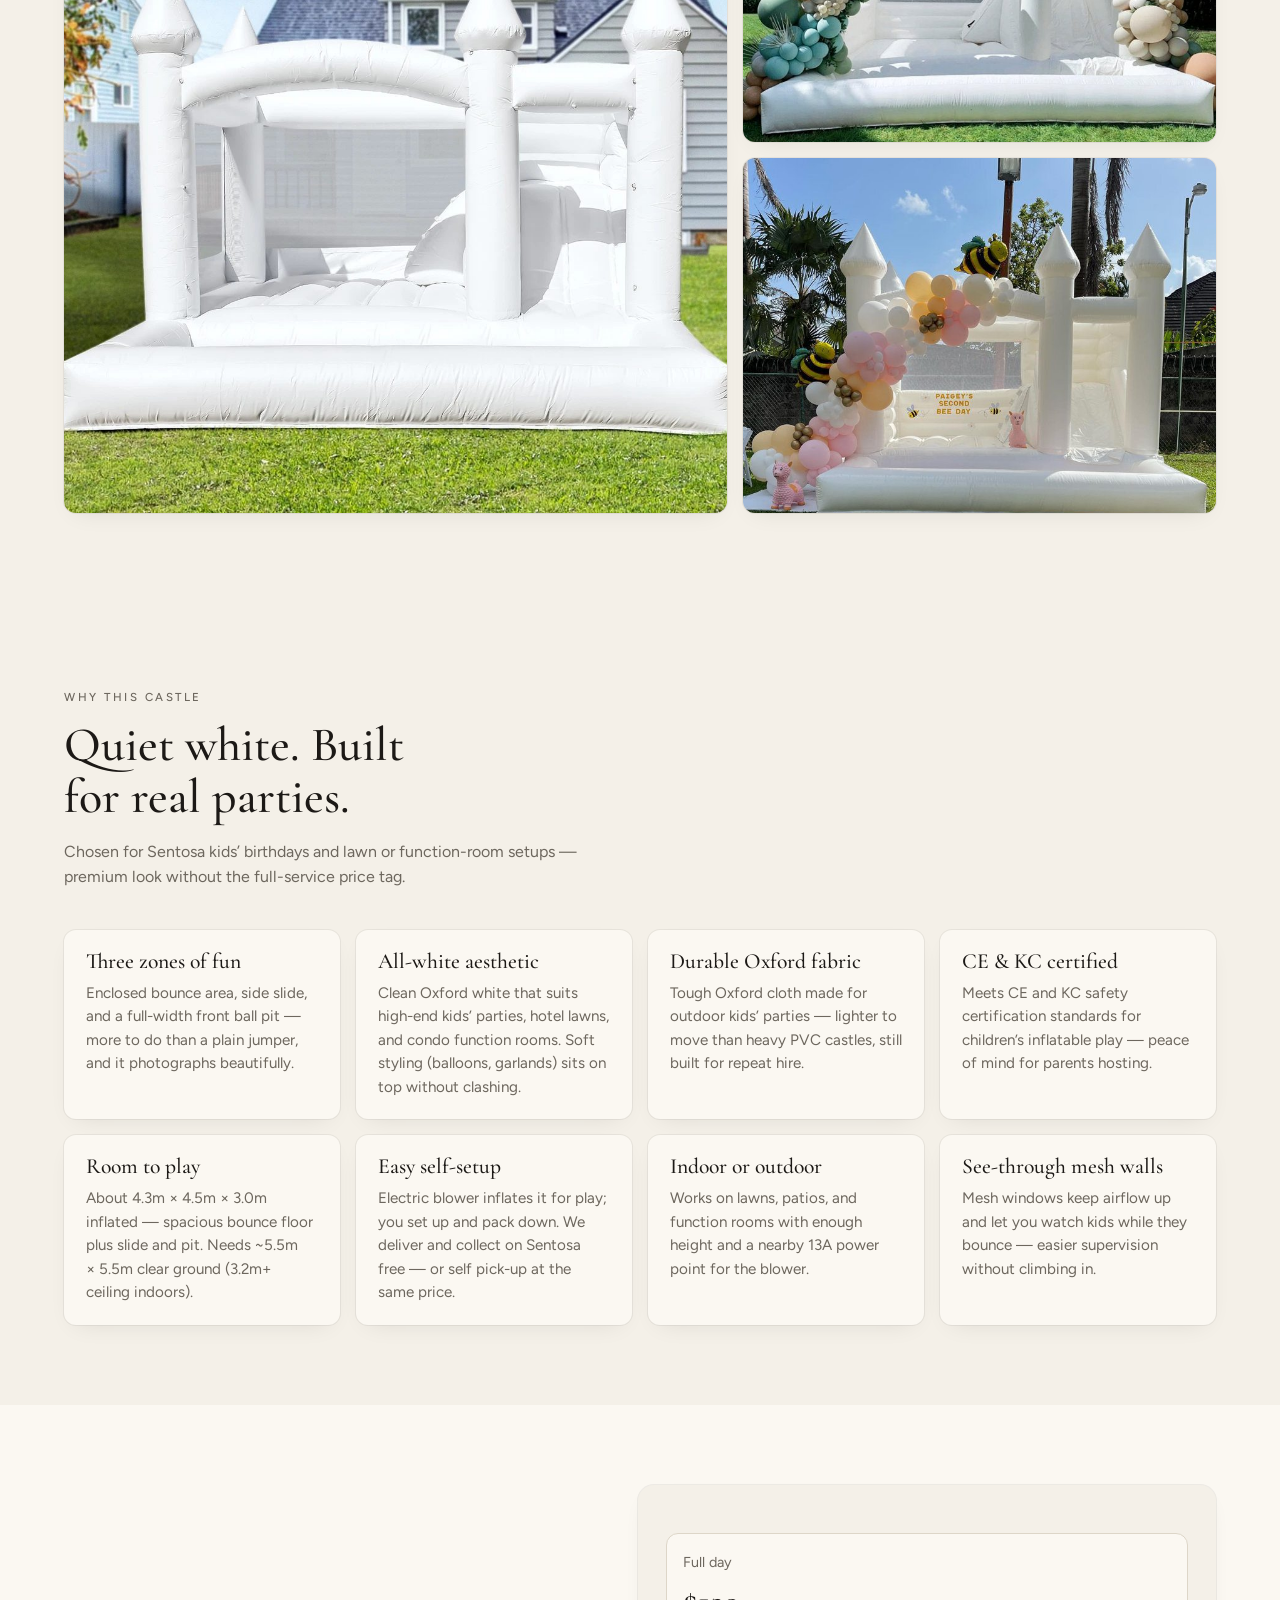
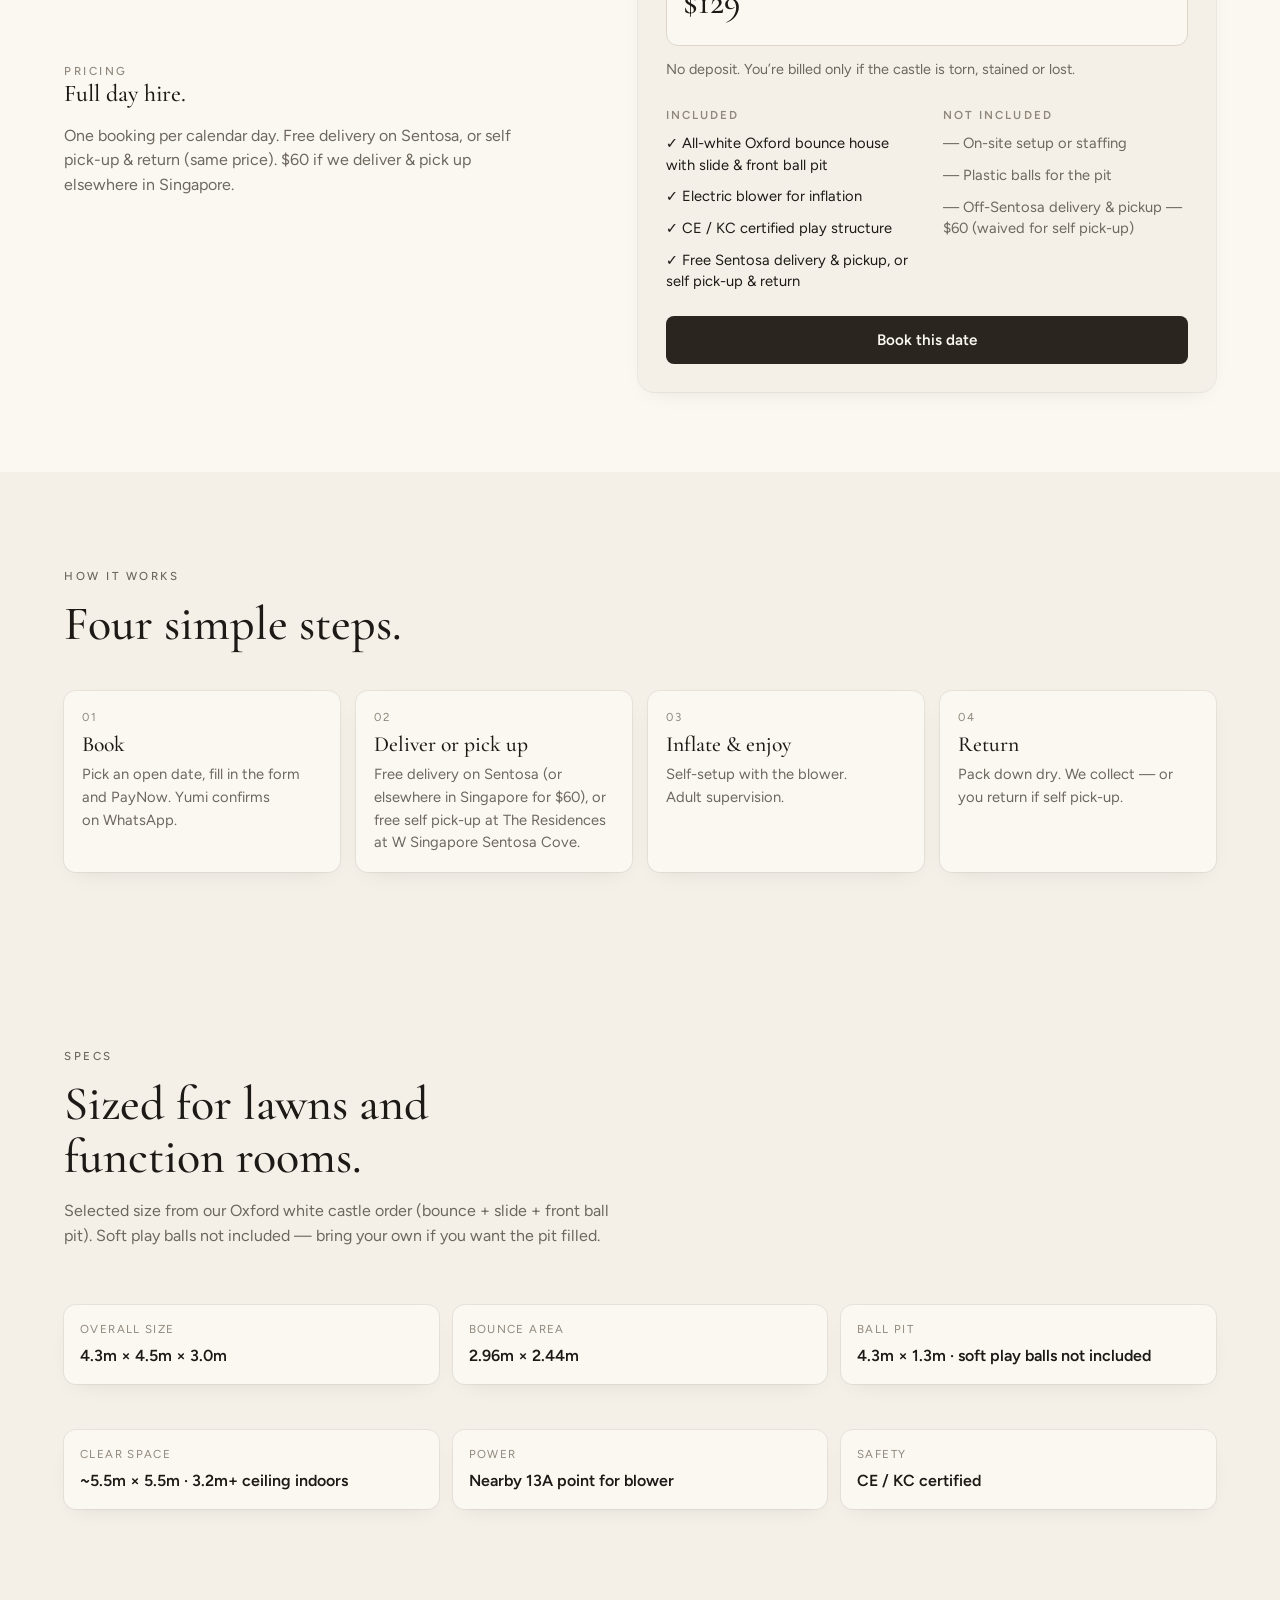
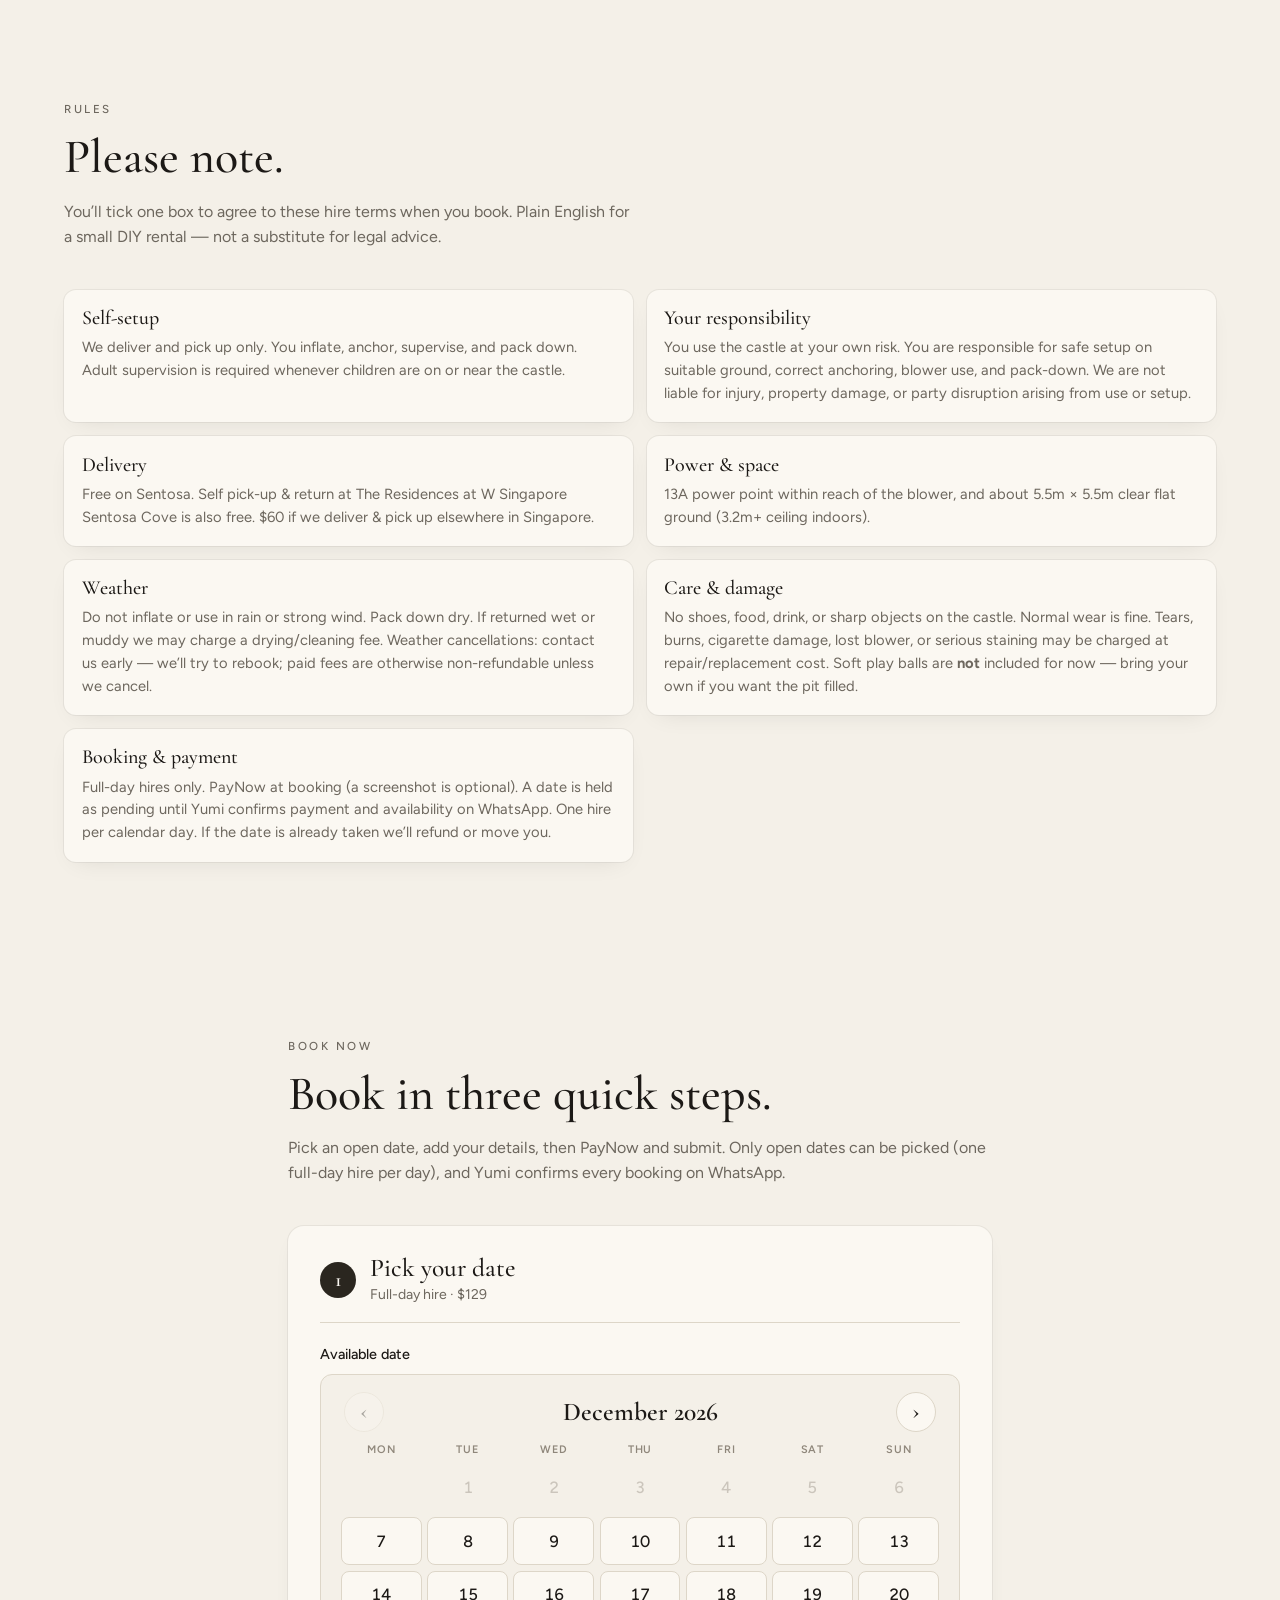
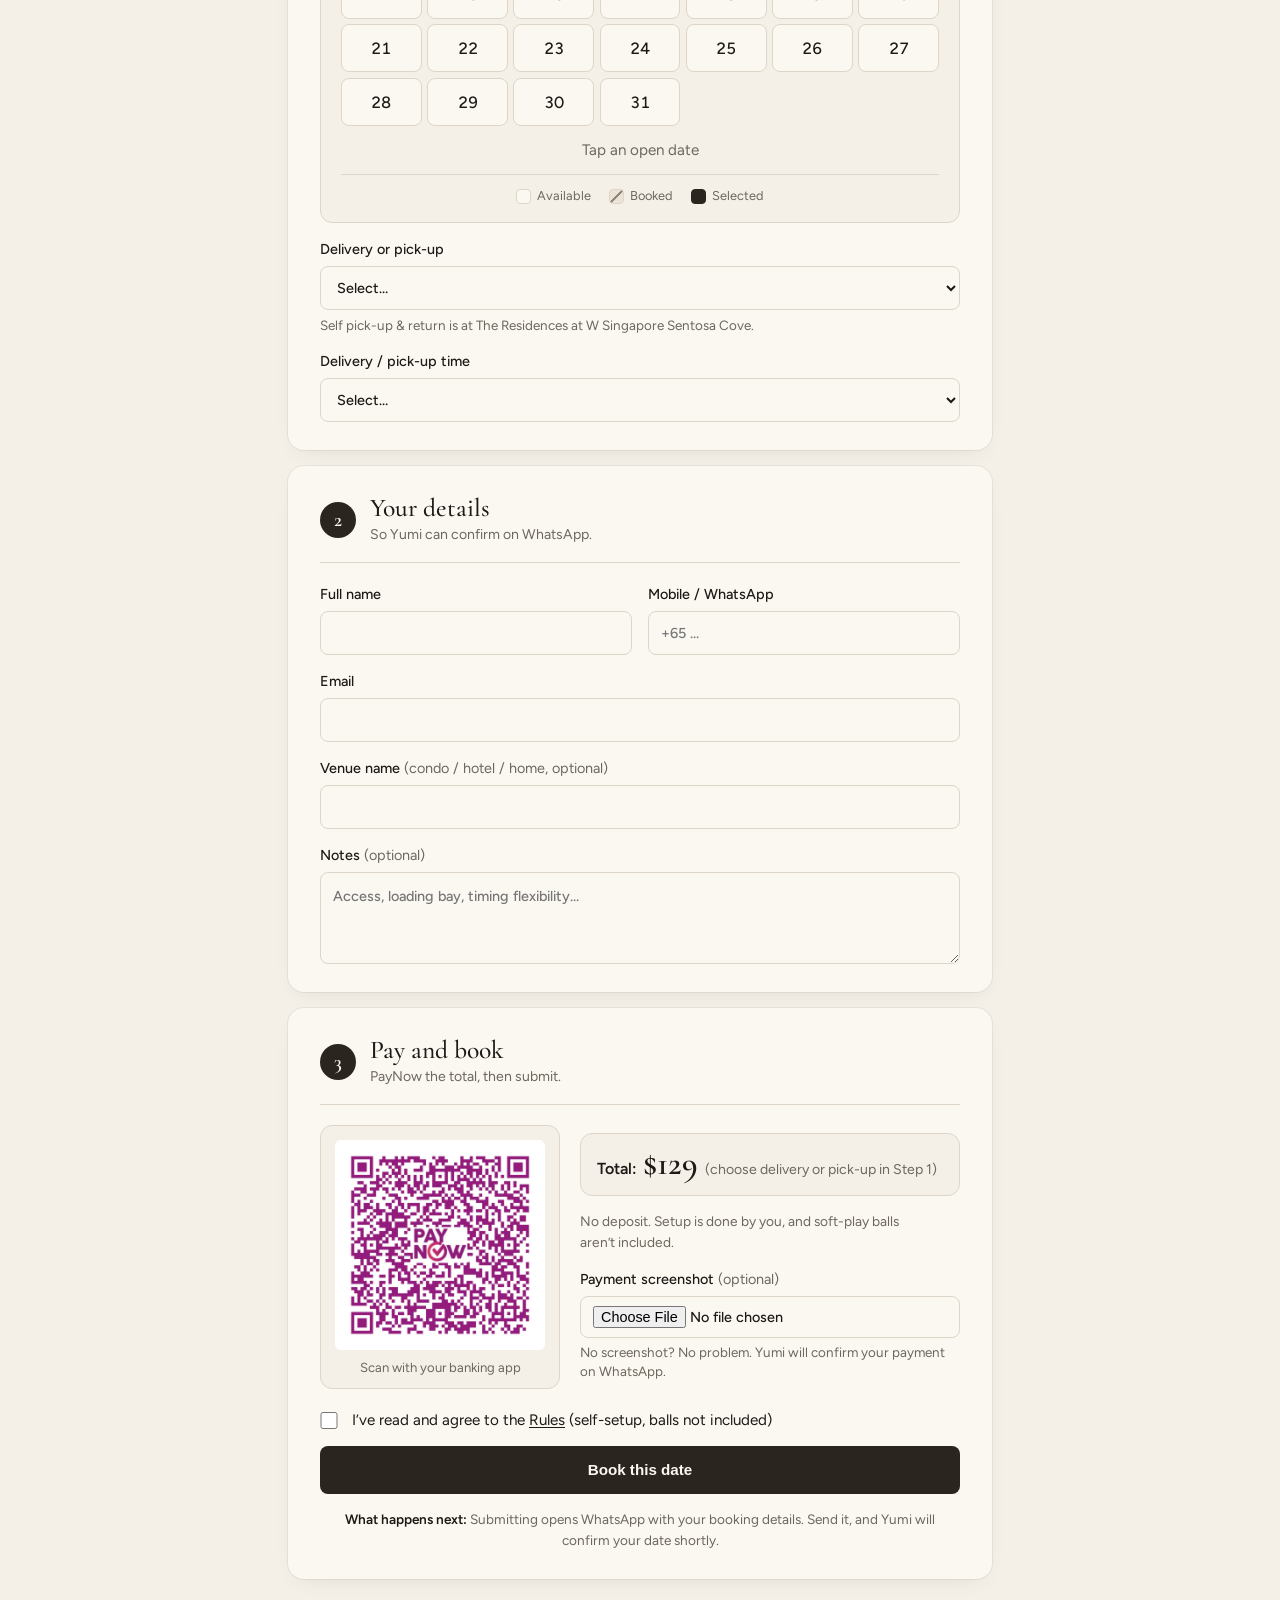
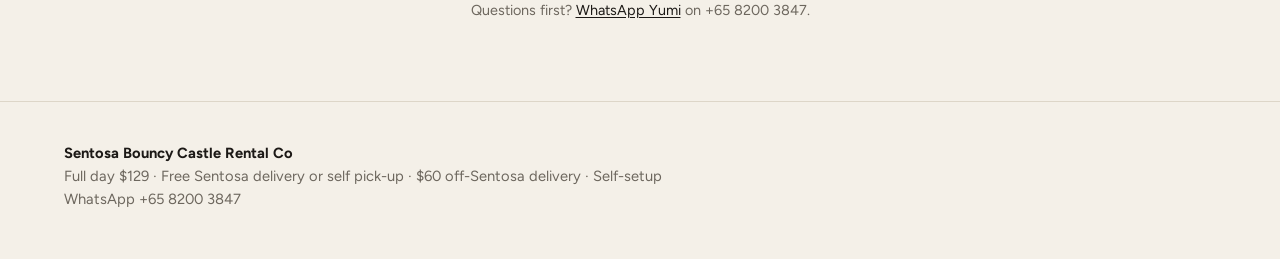
==== commit b19959db: "Fix PayNow QR (full code with quiet zone), 260px display, cache-bust; book 2026-10-29" ====
--- a/docs/index.html
+++ b/docs/index.html
@@ -14,7 +14,7 @@
   <link rel="preconnect" href="https://fonts.googleapis.com" />
   <link rel="preconnect" href="https://fonts.gstatic.com" crossorigin />
   <link rel="icon" href="favicon.svg" />
-  <link rel="stylesheet" href="styles.css?v=20261005a" />
+  <link rel="stylesheet" href="styles.css?v=20261016a" />
   <!-- Google Analytics (GA4) -->
   <script async src="https://www.googletagmanager.com/gtag/js?id=G-E9QH8FBF27"></script>
   <script>
@@ -308,7 +308,7 @@
               </div>
               <div class="pay-row">
                 <div class="paynow">
-                  <img src="assets/paynow-qr.png" alt="PayNow QR code" />
+                  <img src="assets/paynow-qr.png?v=20261016a" alt="PayNow QR code" />
                   <p class="paynow-cap">Scan with your banking app</p>
                 </div>
                 <div class="pay-side">
@@ -355,6 +355,6 @@
       location.hash = 'book';
     }
   </script>
-  <script src="prices.js?v=20261005a"></script>
+  <script src="prices.js?v=20261016a"></script>
 </body>
 </html>
--- a/docs/styles.css
+++ b/docs/styles.css
@@ -104,7 +104,6 @@
 .book-grid { display: grid; gap: 1.25rem; align-items: start; }
 .card { background: var(--cream); border-radius: 1rem; padding: 1.25rem; box-shadow: var(--shadow); }
 .paynow { text-align: center; }
-.paynow img { width: min(240px, 100%); margin: 0.85rem auto; }
 .form-grid { display: grid; gap: 0.95rem; }
 .form-grid.two { grid-template-columns: 1fr; }
 label.field { display: grid; gap: 0.35rem; font-size: 0.9rem; font-weight: 500; }
@@ -225,7 +224,7 @@
 .optional { font-weight: 400; color: var(--stone); }
 .pay-row { display: grid; gap: 1.25rem; align-items: center; }
 .paynow { background: var(--paper); border: 1px solid var(--line); border-radius: 0.75rem; padding: 0.9rem 0.9rem 0.6rem; }
-.paynow img { width: min(210px, 100%); margin: 0 auto; border-radius: 0.35rem; }
+.paynow img { display: block; width: min(260px, 100%); height: auto; margin: 0 auto; background: #fff; border-radius: 0.35rem; }
 .paynow-cap { margin: 0.5rem 0 0; color: var(--stone); font-size: 0.82rem; }
 .pay-side { display: grid; gap: 0.9rem; }
 .booking-total {
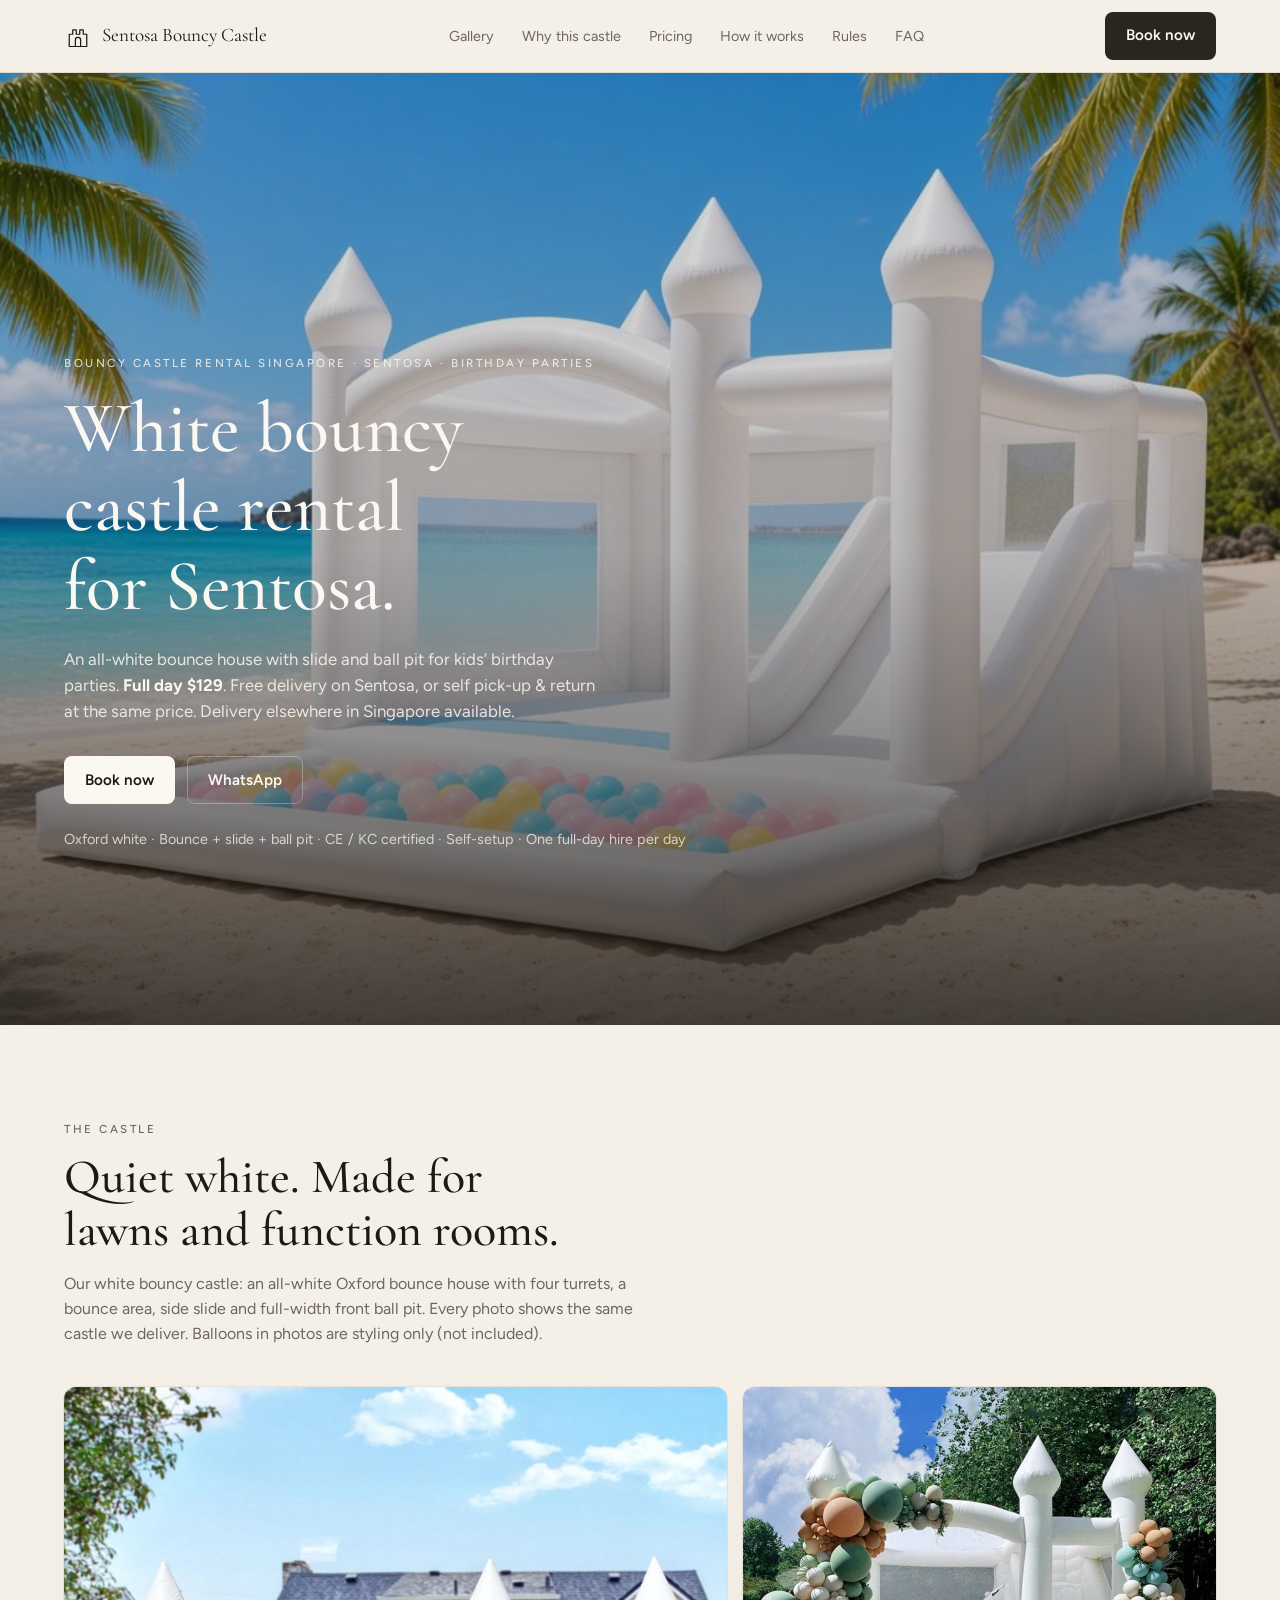
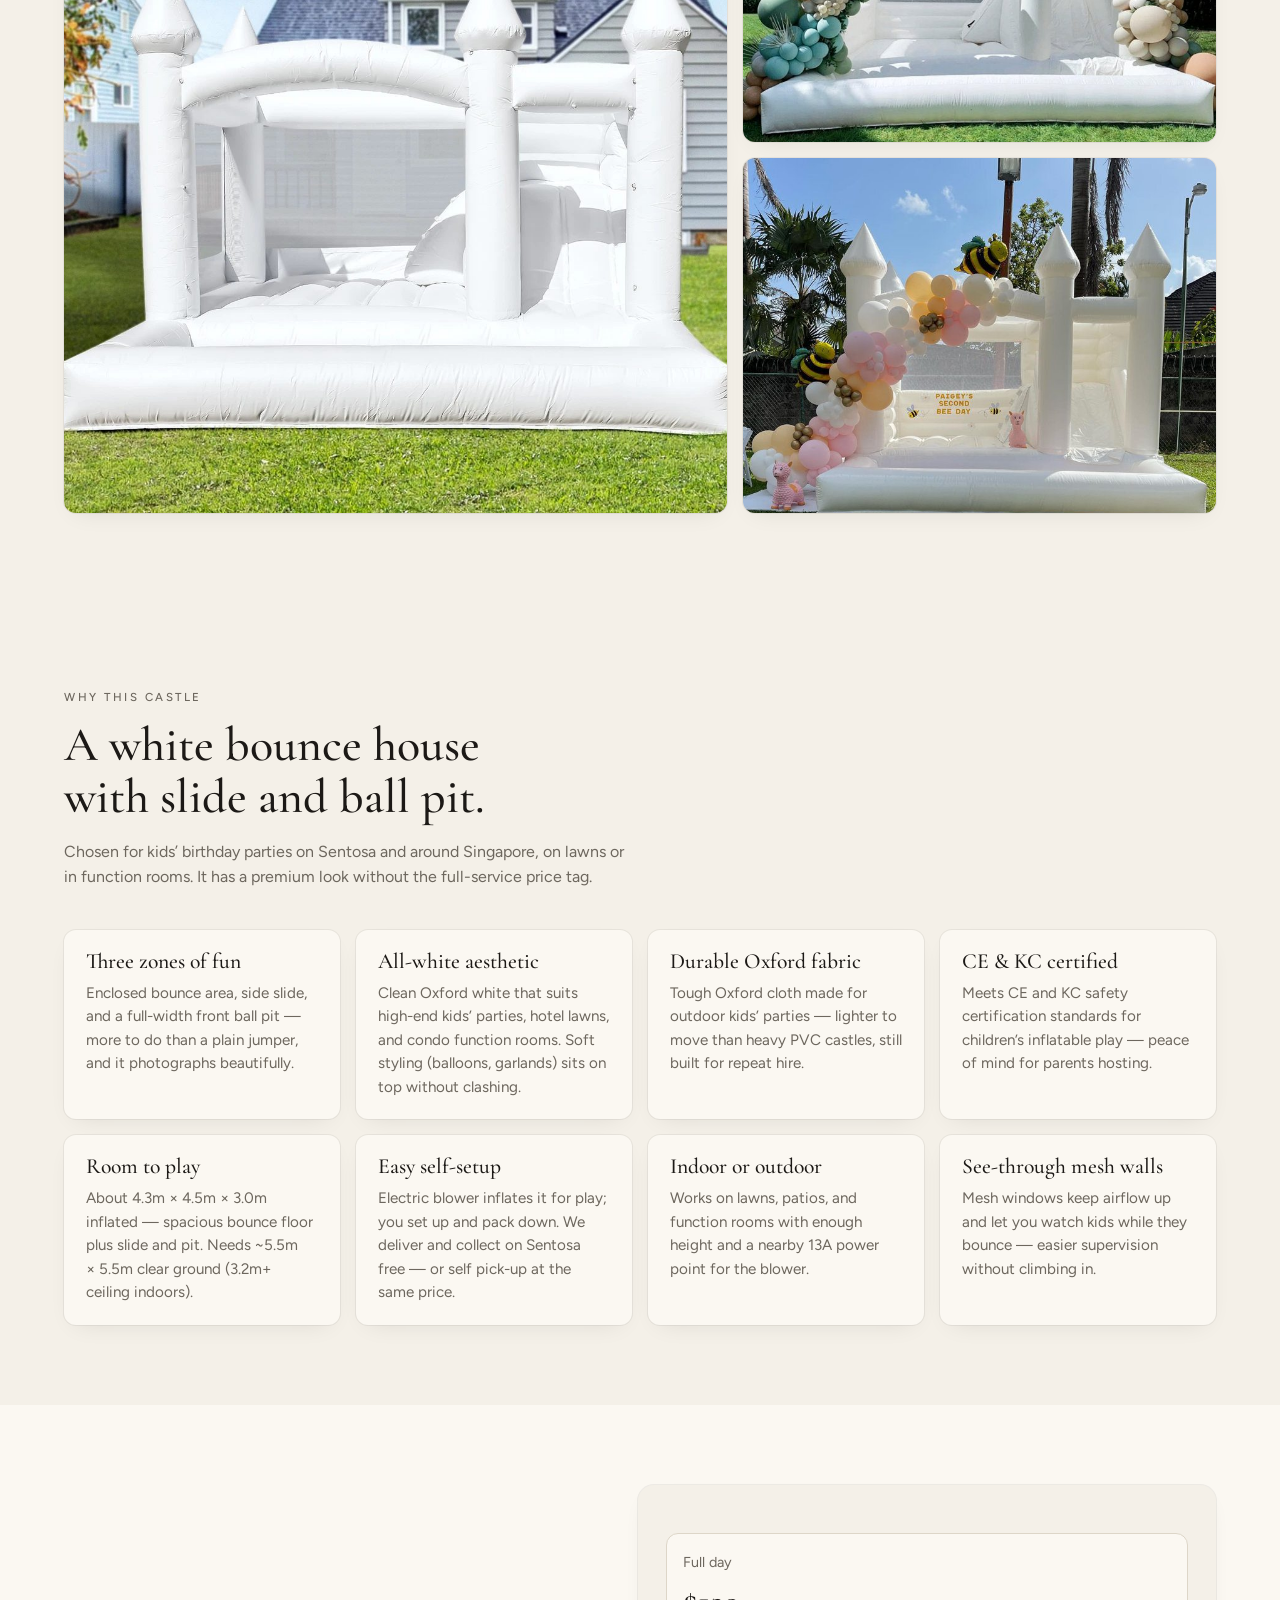
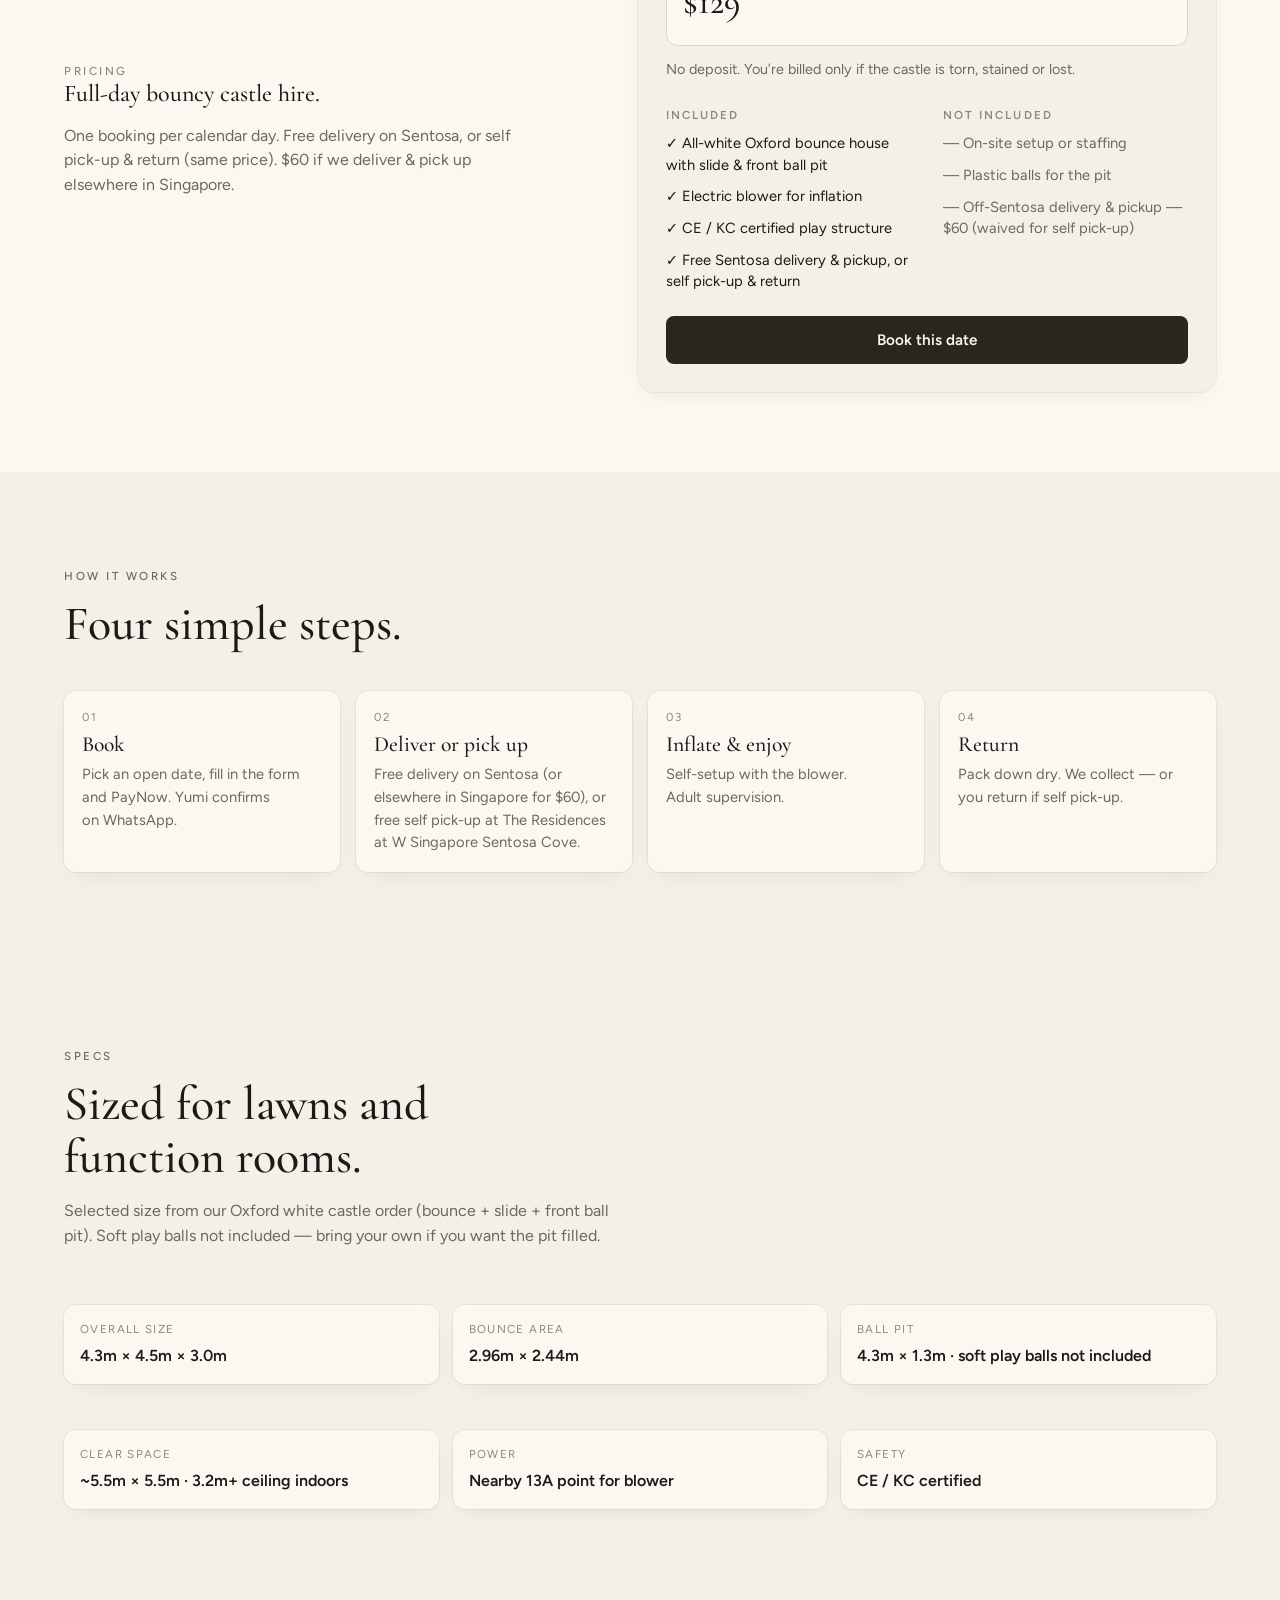
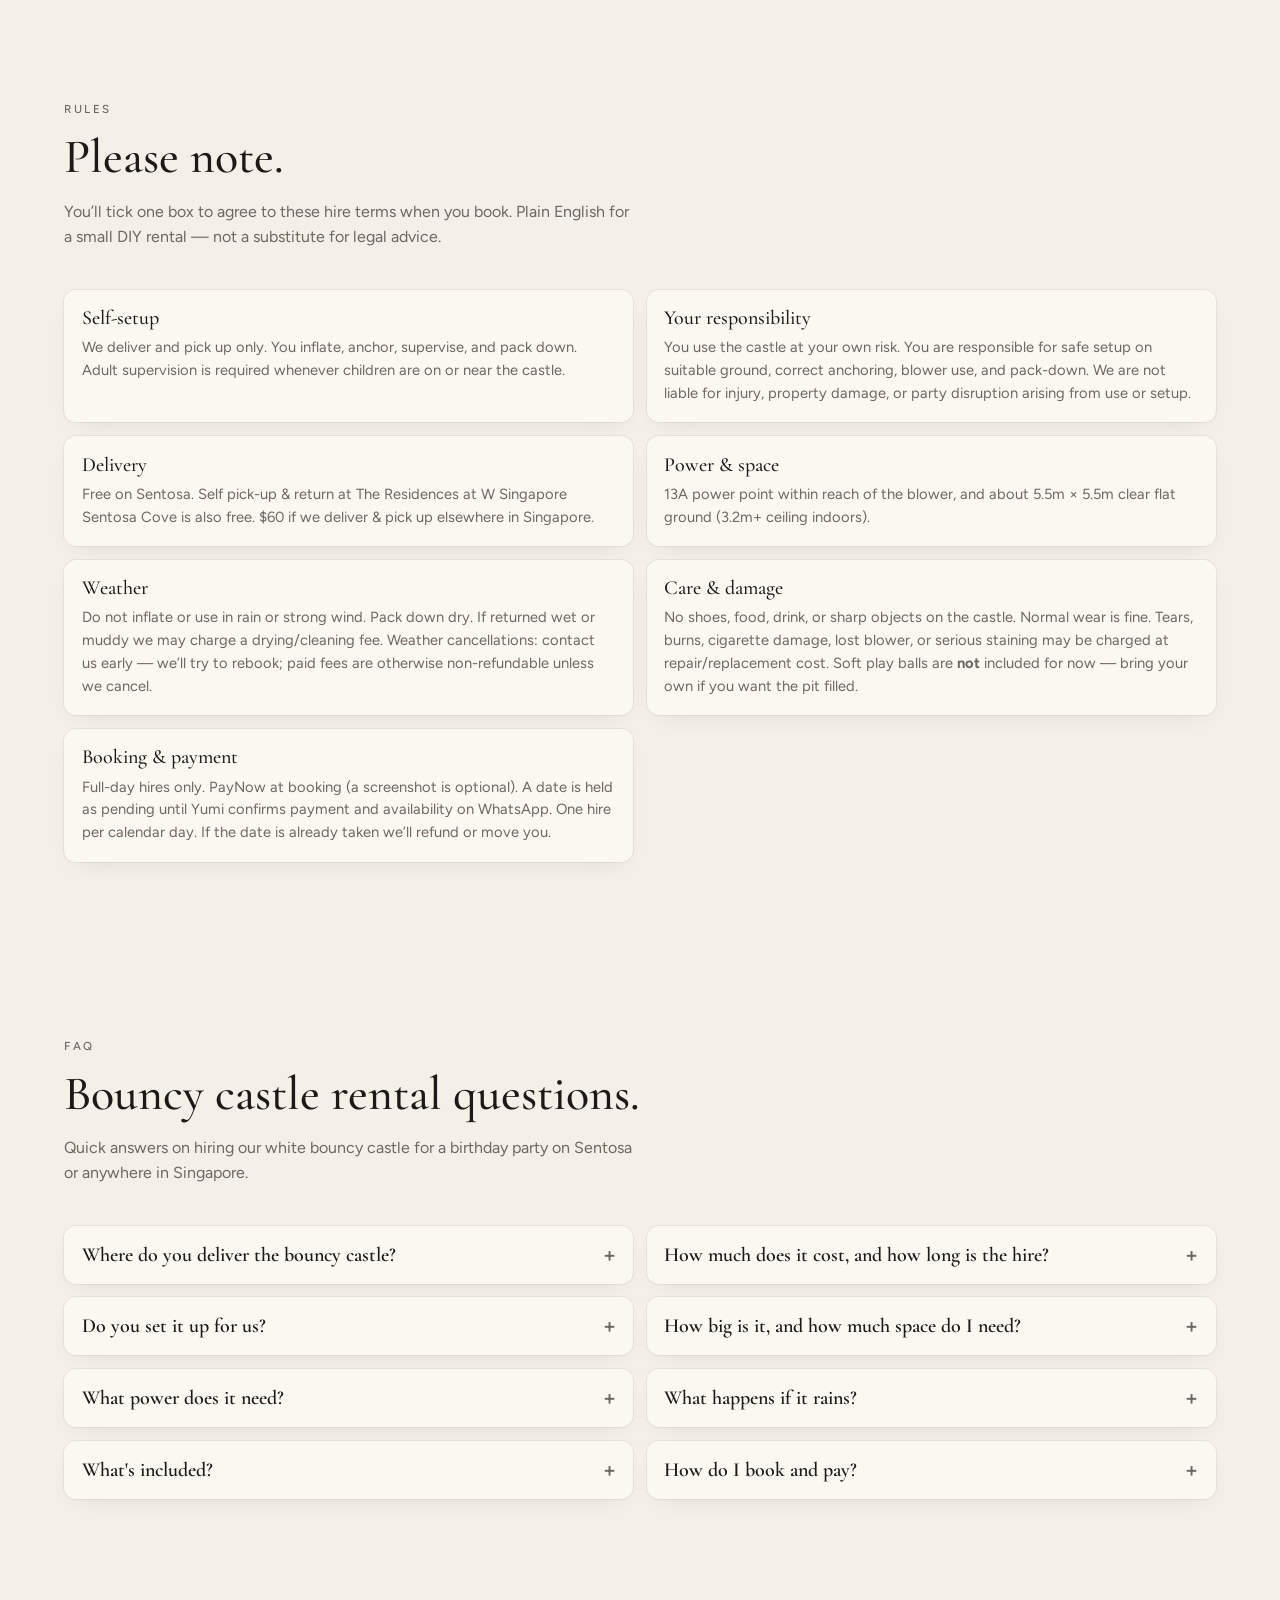
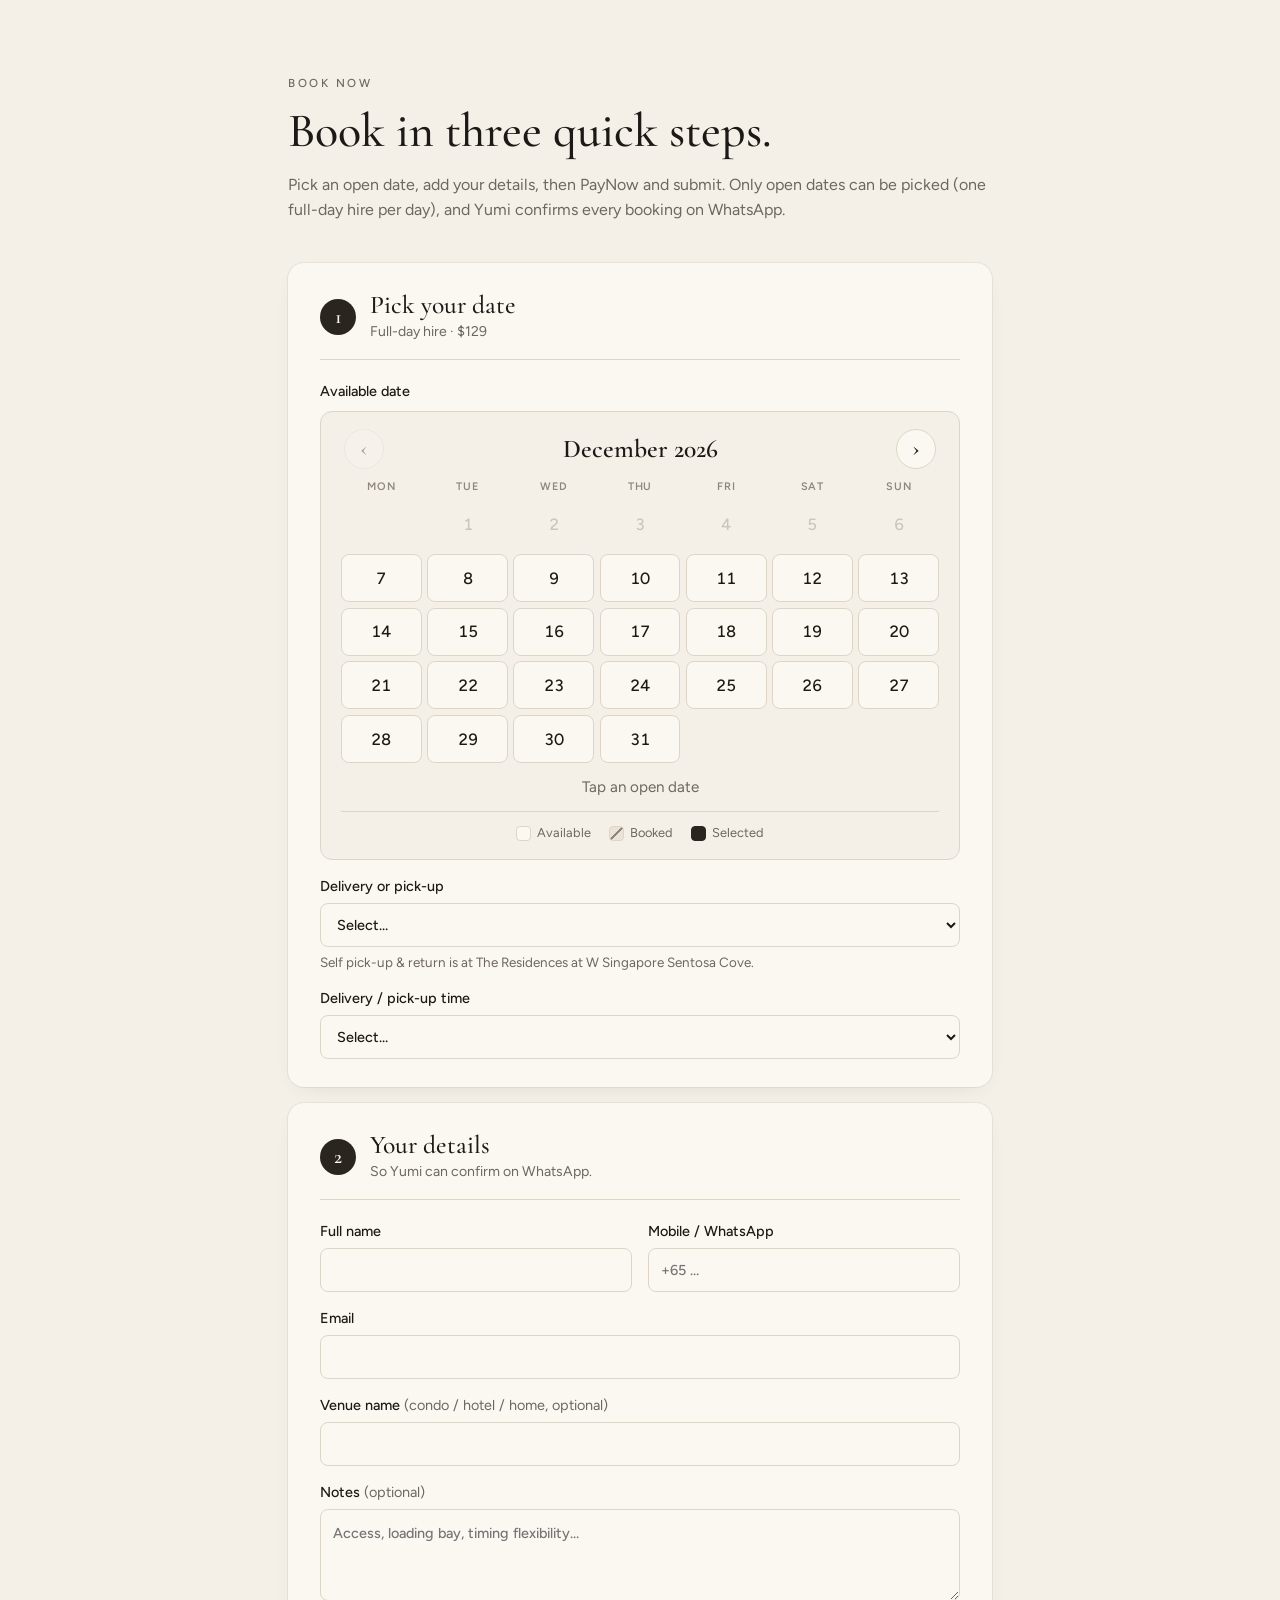
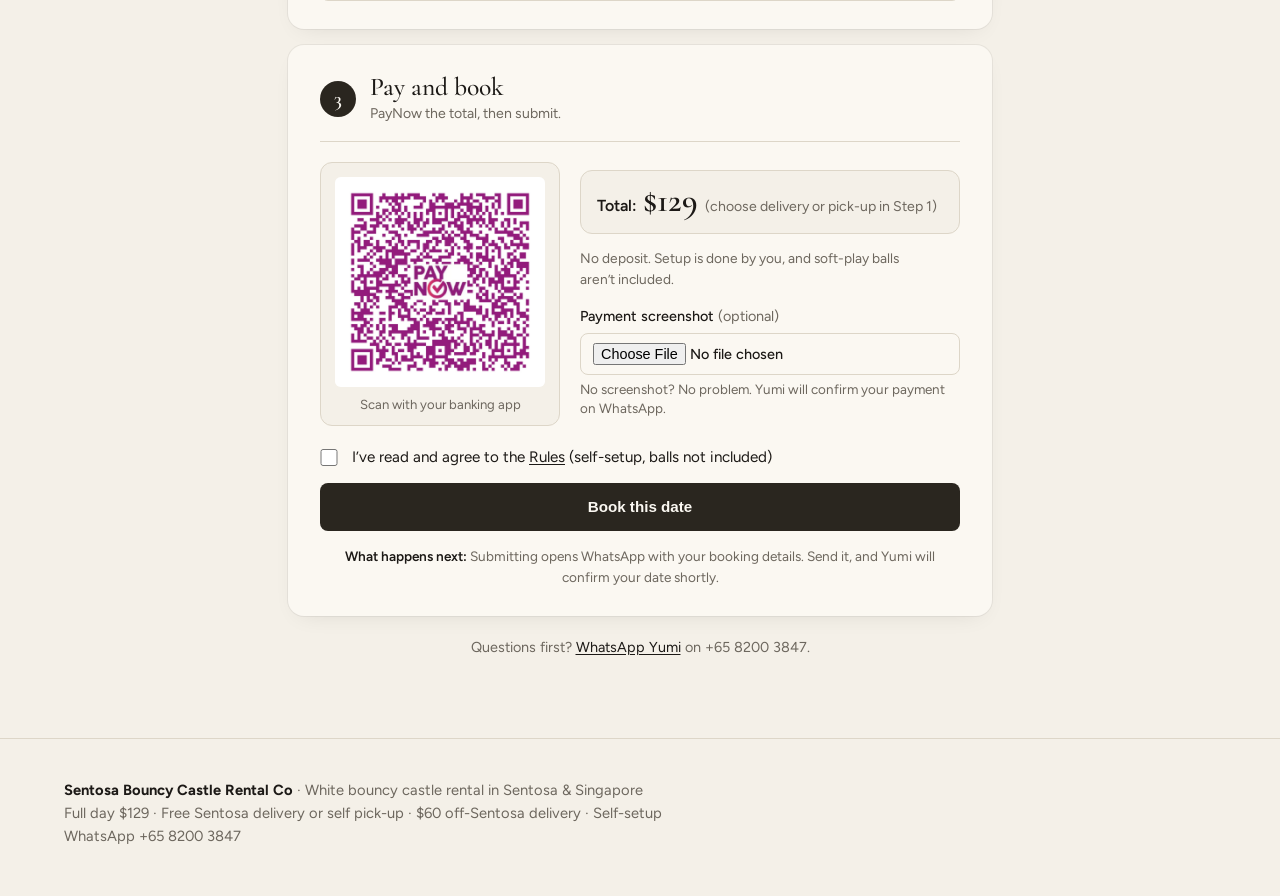
==== commit bd181e0e: "SEO: keyword title/meta, canonical, OG/Twitter, JSON-LD (LocalBusiness+Service+FAQPage), visible FAQ" ====
--- a/docs/index.html
+++ b/docs/index.html
@@ -3,18 +3,167 @@
 <head>
   <meta charset="utf-8" />
   <meta name="viewport" content="width=device-width, initial-scale=1" />
-  <title>White Bouncy Castle Rental Sentosa | Sentosa Bouncy Castle Rental Co</title>
-  <meta name="description" content="Rent an all-white Oxford bounce house with slide and ball pit. Full day $129. Free delivery on Sentosa or self pick-up & return. Self-setup. Book online." />
-  <meta property="og:title" content="Sentosa Bouncy Castle Rental Co" />
-  <meta property="og:description" content="All-white bounce house for Sentosa kids’ parties. Full day $129. Free Sentosa delivery or self pick-up. Self-setup." />
+  <!-- SEO PRICE NOTE: prices live in prices.js (window.SBCR_PRICES). The $129 / $60 in this <title>,
+       the meta/OG/Twitter descriptions and the JSON-LD below are static copies for crawlers and link
+       previews. prices.js re-syncs the JSON-LD at runtime, but when fullDay or mainlandDelivery change,
+       also update these static copies (search this file for "$129" and "$60"). -->
+  <title>White Bouncy Castle Rental Singapore | Sentosa | Full Day $129</title>
+  <meta name="description" content="White bouncy castle rental in Singapore: a bounce house with slide and ball pit for birthday parties. Full day $129, free Sentosa delivery or self pick-up, no deposit. Book online." />
+  <link rel="canonical" href="https://seanbmcnulty.github.io/sentosa-bouncy-castle-rental/" />
+  <meta name="theme-color" content="#1c1916" />
+  <meta name="robots" content="index, follow, max-image-preview:large" />
+  <meta property="og:site_name" content="Sentosa Bouncy Castle Rental Co" />
+  <meta property="og:locale" content="en_SG" />
+  <meta property="og:title" content="White Bouncy Castle Rental Singapore | Sentosa | Full Day $129" />
+  <meta property="og:description" content="All-white bounce house with slide and ball pit for birthday parties. Full day $129. Free Sentosa delivery or self pick-up. Self-setup, no deposit." />
   <meta property="og:type" content="website" />
   <meta property="og:url" content="https://seanbmcnulty.github.io/sentosa-bouncy-castle-rental/" />
   <meta property="og:image" content="https://seanbmcnulty.github.io/sentosa-bouncy-castle-rental/assets/gallery-1.jpg" />
+  <meta property="og:image:width" content="1200" />
+  <meta property="og:image:height" content="1200" />
+  <meta property="og:image:alt" content="All-white four-turret bouncy castle with slide and ball pit on a lawn" />
   <meta name="twitter:card" content="summary_large_image" />
+  <meta name="twitter:title" content="White Bouncy Castle Rental Singapore | Sentosa | Full Day $129" />
+  <meta name="twitter:description" content="All-white bounce house with slide and ball pit for birthday parties. Free Sentosa delivery or self pick-up." />
+  <meta name="twitter:image" content="https://seanbmcnulty.github.io/sentosa-bouncy-castle-rental/assets/gallery-1.jpg" />
+  <meta name="twitter:image:alt" content="All-white four-turret bouncy castle with slide and ball pit on a lawn" />
   <link rel="preconnect" href="https://fonts.googleapis.com" />
   <link rel="preconnect" href="https://fonts.gstatic.com" crossorigin />
   <link rel="icon" href="favicon.svg" />
-  <link rel="stylesheet" href="styles.css?v=20261016a" />
+  <link rel="stylesheet" href="styles.css?v=20261018a" />
+  <!-- Structured data. Offer price / FAQ answers are static copies of prices.js values (see SEO PRICE NOTE above);
+       prices.js rewrites #ld-business prices and rebuilds #ld-faq from the visible FAQ at runtime. No street address on purpose. -->
+  <script type="application/ld+json" id="ld-business">
+  {
+    "@context": "https://schema.org",
+    "@graph": [
+      {
+        "@type": "LocalBusiness",
+        "@id": "https://seanbmcnulty.github.io/sentosa-bouncy-castle-rental/#business",
+        "name": "Sentosa Bouncy Castle Rental Co",
+        "description": "White bouncy castle rental in Singapore and Sentosa: an all-white four-turret bounce house with side slide and full-width front ball pit for kids' birthday parties. Full-day self-setup hire.",
+        "url": "https://seanbmcnulty.github.io/sentosa-bouncy-castle-rental/",
+        "image": "https://seanbmcnulty.github.io/sentosa-bouncy-castle-rental/assets/gallery-1.jpg",
+        "telephone": "+6582003847",
+        "currenciesAccepted": "SGD",
+        "paymentAccepted": "PayNow",
+        "areaServed": [
+          { "@type": "Country", "name": "Singapore" },
+          { "@type": "Place", "name": "Sentosa, Singapore" }
+        ],
+        "contactPoint": {
+          "@type": "ContactPoint",
+          "contactType": "bookings",
+          "telephone": "+6582003847",
+          "url": "https://wa.me/6582003847",
+          "availableLanguage": "English"
+        }
+      },
+      {
+        "@type": "Service",
+        "@id": "https://seanbmcnulty.github.io/sentosa-bouncy-castle-rental/#service",
+        "name": "White bouncy castle rental (full day)",
+        "serviceType": "Bouncy castle rental",
+        "description": "Full-day hire of an all-white four-turret bounce house with side slide and front ball pit (about 4.3m x 4.5m x 3.0m). Self-setup, electric blower included, ball-pit balls not included. Free delivery on Sentosa or free self pick-up at The Residences at W Singapore Sentosa Cove; delivery and pick-up elsewhere in Singapore is an extra $60.",
+        "provider": { "@id": "https://seanbmcnulty.github.io/sentosa-bouncy-castle-rental/#business" },
+        "areaServed": [
+          { "@type": "Country", "name": "Singapore" },
+          { "@type": "Place", "name": "Sentosa, Singapore" }
+        ],
+        "image": "https://seanbmcnulty.github.io/sentosa-bouncy-castle-rental/assets/gallery-1.jpg",
+        "offers": {
+          "@type": "Offer",
+          "name": "Full-day bouncy castle hire",
+          "price": "129",
+          "priceCurrency": "SGD",
+          "availability": "https://schema.org/InStock",
+          "url": "https://seanbmcnulty.github.io/sentosa-bouncy-castle-rental/#book",
+          "seller": { "@id": "https://seanbmcnulty.github.io/sentosa-bouncy-castle-rental/#business" }
+        }
+      },
+      {
+        "@type": "WebSite",
+        "@id": "https://seanbmcnulty.github.io/sentosa-bouncy-castle-rental/#website",
+        "name": "Sentosa Bouncy Castle Rental Co",
+        "url": "https://seanbmcnulty.github.io/sentosa-bouncy-castle-rental/",
+        "inLanguage": "en-SG",
+        "publisher": { "@id": "https://seanbmcnulty.github.io/sentosa-bouncy-castle-rental/#business" }
+      }
+    ]
+  }
+  </script>
+  <script type="application/ld+json" id="ld-faq">
+  {
+    "@context": "https://schema.org",
+    "@type": "FAQPage",
+    "mainEntity": [
+      {
+        "@type": "Question",
+        "name": "Where do you deliver the bouncy castle?",
+        "acceptedAnswer": {
+          "@type": "Answer",
+          "text": "Delivery and pick-up are free anywhere on Sentosa. You can also collect and return it yourself for free at The Residences at W Singapore Sentosa Cove. For delivery and pick-up elsewhere in Singapore, add $60."
+        }
+      },
+      {
+        "@type": "Question",
+        "name": "How much does it cost, and how long is the hire?",
+        "acceptedAnswer": {
+          "@type": "Answer",
+          "text": "It's $129 for a full day. We take one hire per calendar day, and there's no deposit. You're only charged if the castle is torn, stained or lost."
+        }
+      },
+      {
+        "@type": "Question",
+        "name": "Do you set it up for us?",
+        "acceptedAnswer": {
+          "@type": "Answer",
+          "text": "No, it's self-setup. We deliver and collect (or you pick up). You inflate it with the included electric blower, anchor it, supervise the kids and pack it down. An adult must supervise whenever children are on or near the castle."
+        }
+      },
+      {
+        "@type": "Question",
+        "name": "How big is it, and how much space do I need?",
+        "acceptedAnswer": {
+          "@type": "Answer",
+          "text": "The castle is about 4.3m × 4.5m × 3.0m inflated (roughly 14 × 14.9 × 10 ft). Allow about 5.5m × 5.5m of clear, flat ground. Indoors, you need a ceiling of 3.2m or more, so it suits lawns, patios and condo or hotel function rooms."
+        }
+      },
+      {
+        "@type": "Question",
+        "name": "What power does it need?",
+        "acceptedAnswer": {
+          "@type": "Answer",
+          "text": "The blower plugs into a standard 13A power point. Make sure there's one within reach of where the castle will stand."
+        }
+      },
+      {
+        "@type": "Question",
+        "name": "What happens if it rains?",
+        "acceptedAnswer": {
+          "@type": "Answer",
+          "text": "Don't inflate or use the castle in rain or strong wind, and pack it down dry. If the weather turns, contact us early and we'll try to rebook your date."
+        }
+      },
+      {
+        "@type": "Question",
+        "name": "What's included?",
+        "acceptedAnswer": {
+          "@type": "Answer",
+          "text": "You get the all-white bounce house with side slide and full-width front ball pit, plus the electric blower. Ball-pit balls aren't included, so bring your own if you want the pit filled. On-site setup and staff aren't included either."
+        }
+      },
+      {
+        "@type": "Question",
+        "name": "How do I book and pay?",
+        "acceptedAnswer": {
+          "@type": "Answer",
+          "text": "Pick an open date in the calendar below, fill in your details, then PayNow the total and submit. WhatsApp opens with your booking details. Send the message, and Yumi confirms on WhatsApp (+65 8200 3847)."
+        }
+      }
+    ]
+  }
+  </script>
   <!-- Google Analytics (GA4) -->
   <script async src="https://www.googletagmanager.com/gtag/js?id=G-E9QH8FBF27"></script>
   <script>
@@ -40,6 +189,7 @@
         <a href="#pricing">Pricing</a>
         <a href="#how">How it works</a>
         <a href="#rules">Rules</a>
+        <a href="#faq">FAQ</a>
       </nav>
       <a class="btn" href="#book">Book now</a>
     </div>
@@ -47,12 +197,12 @@
 
   <main id="top">
     <section class="hero">
-      <img src="assets/hero.jpg" alt="Our all-white bounce house with slide and front ball pit on a Sentosa-style beach" fetchpriority="high" />
+      <img src="assets/hero.jpg" alt="White bouncy castle rental: all-white four-turret bounce house with side slide and front ball pit on a beach" width="1280" height="720" fetchpriority="high" />
       <div class="shade" aria-hidden="true"></div>
       <div class="wrap hero-content">
-        <p class="eyebrow" style="color:rgb(251 248 242 / 0.8)">Sentosa Island · Kids’ parties</p>
-        <h1>The all-white bounce house for Sentosa.</h1>
-        <p class="lede">An Oxford inflatable with bounce area, slide and ball pit. <span data-price="heroPrices"><strong style="color:var(--cream)">Full day $129</strong></span>. Free delivery on Sentosa — or self pick-up &amp; return at the same price.</p>
+        <p class="eyebrow" style="color:rgb(251 248 242 / 0.8)">Bouncy castle rental Singapore · Sentosa · Birthday parties</p>
+        <h1>White bouncy castle rental for Sentosa.</h1>
+        <p class="lede">An all-white bounce house with slide and ball pit for kids’ birthday parties. <span data-price="heroPrices"><strong style="color:var(--cream)">Full day $129</strong></span>. Free delivery on Sentosa, or self pick-up &amp; return at the same price. Delivery elsewhere in Singapore available.</p>
         <div class="hero-actions">
           <a class="btn btn-cream" href="#book">Book now</a>
           <a class="btn btn-outline light" href="https://wa.me/6582003847?text=Hi%20Yumi%2C%20I%27d%20like%20to%20book%20the%20white%20bouncy%20castle.">WhatsApp</a>
@@ -66,12 +216,12 @@
         <div class="section-head">
           <p class="eyebrow">The castle</p>
           <h2>Quiet white. Made for lawns and function rooms.</h2>
-          <p>All-white Oxford inflatable — bounce area, side slide, and full-width front ball pit. The same castle we deliver. Balloons in photos are styling only (not included).</p>
+          <p>Our white bouncy castle: an all-white Oxford bounce house with four turrets, a bounce area, side slide and full-width front ball pit. Every photo shows the same castle we deliver. Balloons in photos are styling only (not included).</p>
         </div>
         <div class="gallery">
-          <figure><img src="assets/gallery-1.jpg" alt="All-white bounce castle on a residential lawn" loading="lazy" /></figure>
-          <figure><img src="assets/gallery-2.jpg" alt="All-white bounce castle with soft balloon styling" loading="lazy" /></figure>
-          <figure><img src="assets/gallery-3.jpg" alt="All-white bounce castle set up for a kids party" loading="lazy" /></figure>
+          <figure><img src="assets/gallery-1.jpg" alt="All-white four-turret bouncy castle with mesh walls, slide and front ball pit set up on a garden lawn" width="1200" height="1200" loading="lazy" decoding="async" /></figure>
+          <figure><img src="assets/gallery-2.jpg" alt="White bouncy castle styled with sage, peach and cream balloon garlands for a birthday party" width="755" height="755" loading="lazy" decoding="async" /></figure>
+          <figure><img src="assets/gallery-3.jpg" alt="White bounce house with slide set up on a lawn for a bee-themed kids’ birthday party with pink and yellow balloons" width="755" height="755" loading="lazy" decoding="async" /></figure>
         </div>
       </div>
     </section>
@@ -81,8 +231,8 @@
       <div class="wrap">
         <div class="section-head">
           <p class="eyebrow">Why this castle</p>
-          <h2>Quiet white. Built for real parties.</h2>
-          <p>Chosen for Sentosa kids’ birthdays and lawn or function-room setups — premium look without the full-service price tag.</p>
+          <h2>A white bounce house with slide and ball pit.</h2>
+          <p>Chosen for kids’ birthday parties on Sentosa and around Singapore, on lawns or in function rooms. It has a premium look without the full-service price tag.</p>
         </div>
         <div class="features">
           <article class="feature">
@@ -125,7 +275,7 @@
       <div class="wrap price-grid">
         <div>
           <p class="eyebrow">Pricing</p>
-          <h2>Full day hire.</h2>
+          <h2>Full-day bouncy castle hire.</h2>
           <p style="color:var(--stone);margin-top:1rem;max-width:28rem">One booking per calendar day. Free delivery on Sentosa, or self pick-up &amp; return (same price). <span data-price="mainlandDelivery">$60</span> if we deliver &amp; pick up elsewhere in Singapore.</p>
         </div>
         <div class="price-card">
@@ -212,6 +362,26 @@
       </div>
     </section>
 
+    <section id="faq">
+      <div class="wrap">
+        <div class="section-head">
+          <p class="eyebrow">FAQ</p>
+          <h2>Bouncy castle rental questions.</h2>
+          <p>Quick answers on hiring our white bouncy castle for a birthday party on Sentosa or anywhere in Singapore.</p>
+        </div>
+        <div class="faq">
+          <details class="faq-item"><summary>Where do you deliver the bouncy castle?</summary><p>Delivery and pick-up are free anywhere on Sentosa. You can also collect and return it yourself for free at The Residences at W Singapore Sentosa Cove. For delivery and pick-up elsewhere in Singapore, add <span data-price="mainlandDelivery">$60</span>.</p></details>
+          <details class="faq-item"><summary>How much does it cost, and how long is the hire?</summary><p>It's <span data-price="fullDay">$129</span> for a full day. We take one hire per calendar day, and there's no deposit. You're only charged if the castle is torn, stained or lost.</p></details>
+          <details class="faq-item"><summary>Do you set it up for us?</summary><p>No, it's self-setup. We deliver and collect (or you pick up). You inflate it with the included electric blower, anchor it, supervise the kids and pack it down. An adult must supervise whenever children are on or near the castle.</p></details>
+          <details class="faq-item"><summary>How big is it, and how much space do I need?</summary><p>The castle is about 4.3m × 4.5m × 3.0m inflated (roughly 14 × 14.9 × 10 ft). Allow about 5.5m × 5.5m of clear, flat ground. Indoors, you need a ceiling of 3.2m or more, so it suits lawns, patios and condo or hotel function rooms.</p></details>
+          <details class="faq-item"><summary>What power does it need?</summary><p>The blower plugs into a standard 13A power point. Make sure there's one within reach of where the castle will stand.</p></details>
+          <details class="faq-item"><summary>What happens if it rains?</summary><p>Don't inflate or use the castle in rain or strong wind, and pack it down dry. If the weather turns, contact us early and we'll try to rebook your date.</p></details>
+          <details class="faq-item"><summary>What's included?</summary><p>You get the all-white bounce house with side slide and full-width front ball pit, plus the electric blower. Ball-pit balls aren't included, so bring your own if you want the pit filled. On-site setup and staff aren't included either.</p></details>
+          <details class="faq-item"><summary>How do I book and pay?</summary><p>Pick an open date in the calendar below, fill in your details, then PayNow the total and submit. WhatsApp opens with your booking details. Send the message, and Yumi confirms on WhatsApp (<a href="https://wa.me/6582003847">+65 8200 3847</a>).</p></details>
+        </div>
+      </div>
+    </section>
+
     <section id="book">
       <div class="wrap">
         <div class="section-head">
@@ -308,7 +478,7 @@
               </div>
               <div class="pay-row">
                 <div class="paynow">
-                  <img src="assets/paynow-qr.png?v=20261016a" alt="PayNow QR code" />
+                  <img src="assets/paynow-qr.png?v=20261018a" alt="PayNow QR code for paying the booking total" width="960" height="960" loading="lazy" decoding="async" />
                   <p class="paynow-cap">Scan with your banking app</p>
                 </div>
                 <div class="pay-side">
@@ -335,7 +505,7 @@
 
   <footer>
     <div class="wrap">
-      <strong>Sentosa Bouncy Castle Rental Co</strong><br />
+      <strong>Sentosa Bouncy Castle Rental Co</strong> · White bouncy castle rental in Sentosa &amp; Singapore<br />
       <span data-price="footerLine">Full day $129 · Free Sentosa delivery or self pick-up · $60 off-Sentosa delivery · Self-setup</span><br />
       WhatsApp <a href="https://wa.me/6582003847">+65 8200 3847</a>
     </div>
@@ -355,6 +525,6 @@
       location.hash = 'book';
     }
   </script>
-  <script src="prices.js?v=20261016a"></script>
+  <script src="prices.js?v=20261018a"></script>
 </body>
 </html>
--- a/docs/styles.css
+++ b/docs/styles.css
@@ -305,3 +305,15 @@
   .cal-day { font-size: 1.02rem; }
   .cal-title { font-size: 1.6rem; }
 }
+
+/* FAQ (SEO + customer questions) */
+.faq { display: grid; gap: 0.85rem; }
+.faq-item { background: var(--cream); border-radius: 0.75rem; padding: 0 1.1rem; box-shadow: var(--shadow); }
+.faq-item summary { cursor: pointer; list-style: none; padding: 1rem 2rem 1rem 0; position: relative; font-family: var(--serif); font-size: 1.25rem; font-weight: 600; line-height: 1.3; }
+.faq-item summary::-webkit-details-marker { display: none; }
+.faq-item summary::after { content: "+"; position: absolute; right: 0; top: 50%; transform: translateY(-50%); font-family: var(--sans); font-size: 1.3rem; color: var(--stone); }
+.faq-item[open] summary::after { content: "–"; }
+.faq-item summary:focus-visible { outline: 2px solid var(--ink); outline-offset: 4px; border-radius: 0.25rem; }
+.faq-item p { margin: 0 0 1.1rem; color: var(--stone); font-size: 0.95rem; }
+.faq-item a { color: var(--ink); }
+@media (min-width: 900px) { .faq { grid-template-columns: repeat(2, 1fr); align-items: start; } }
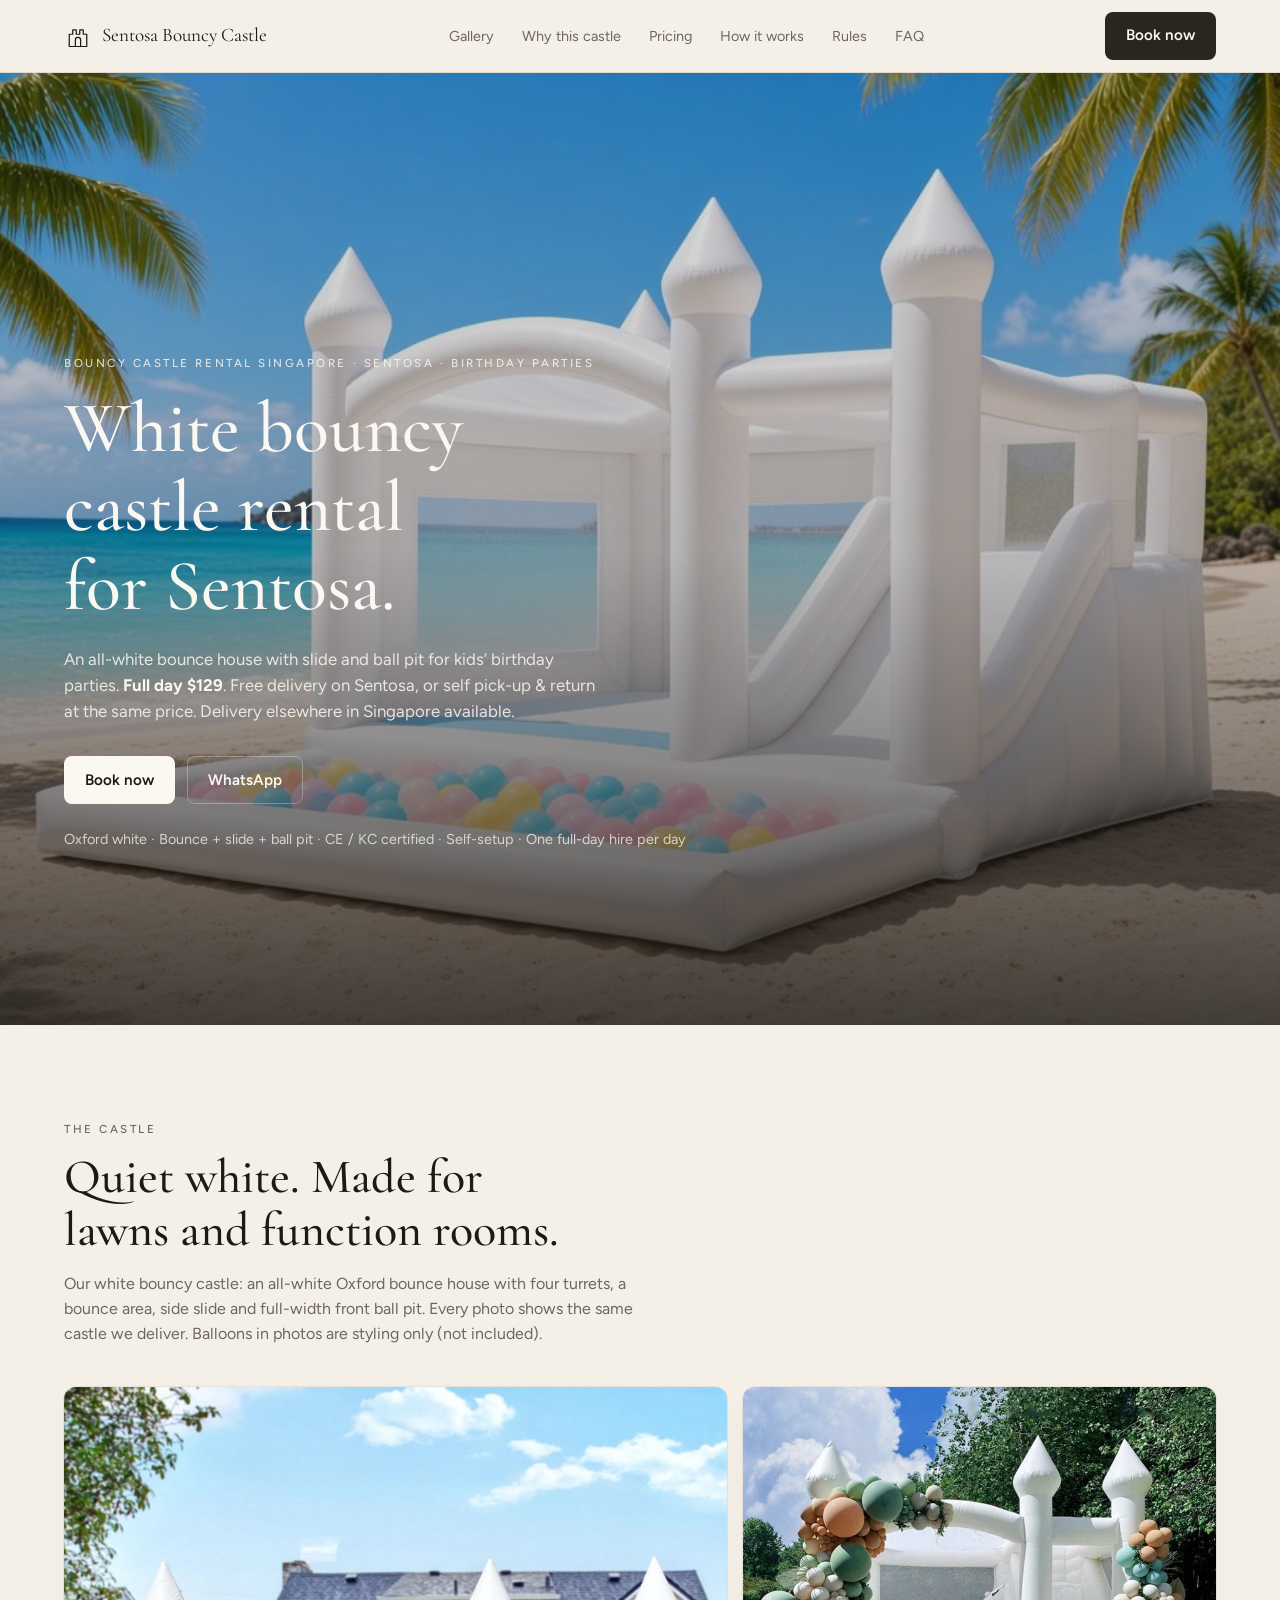
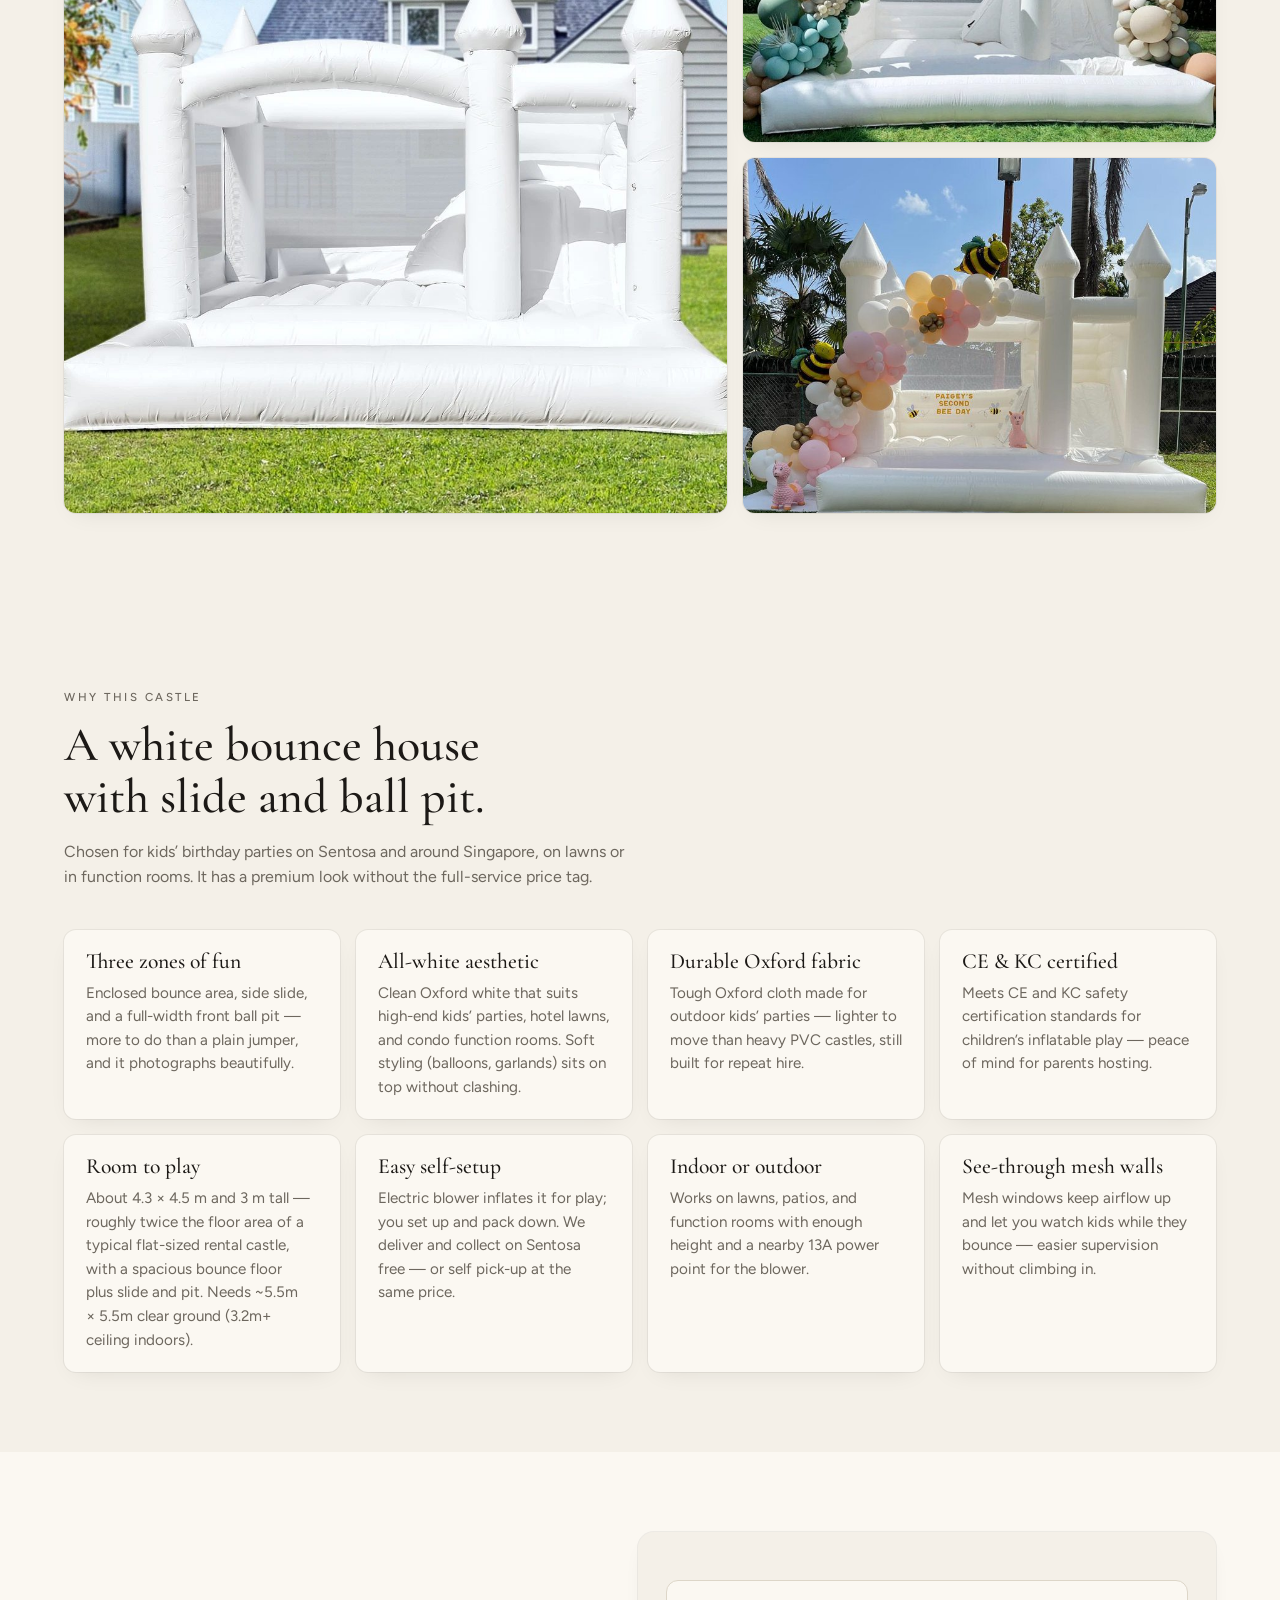
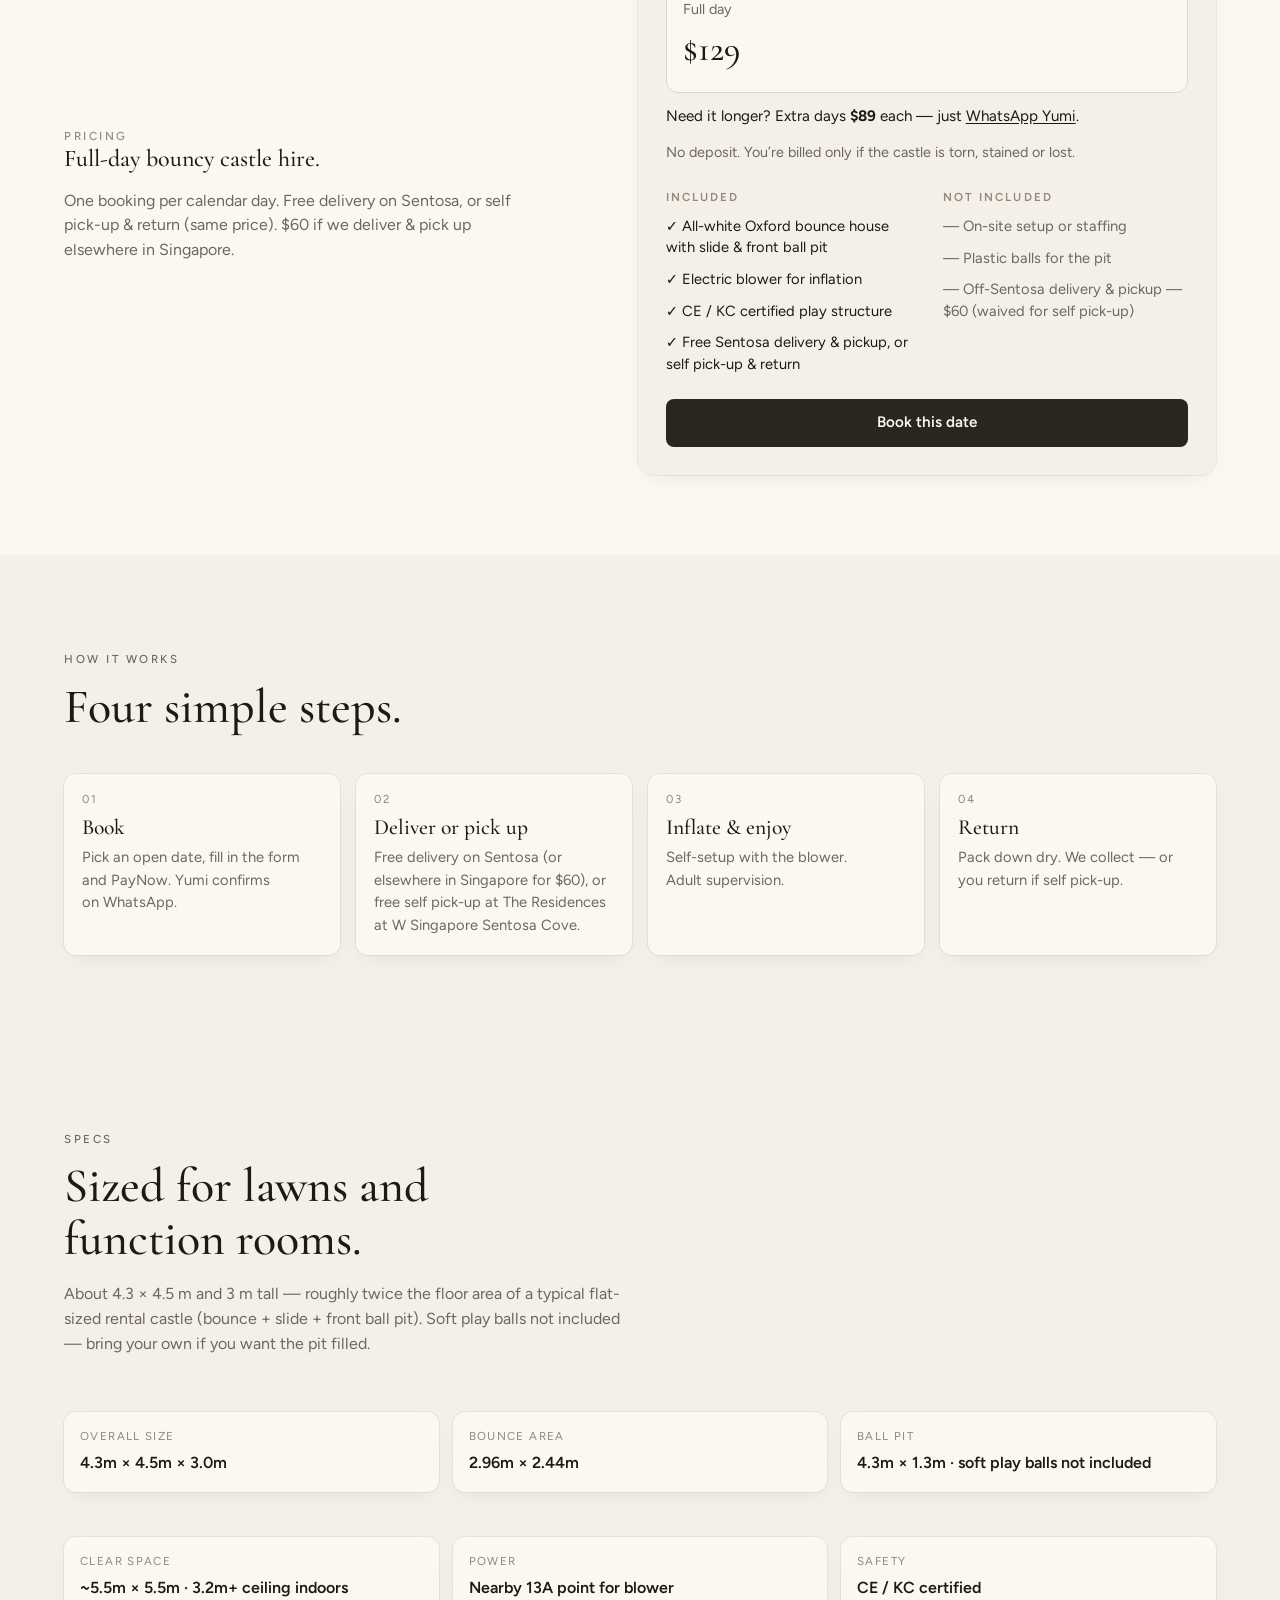
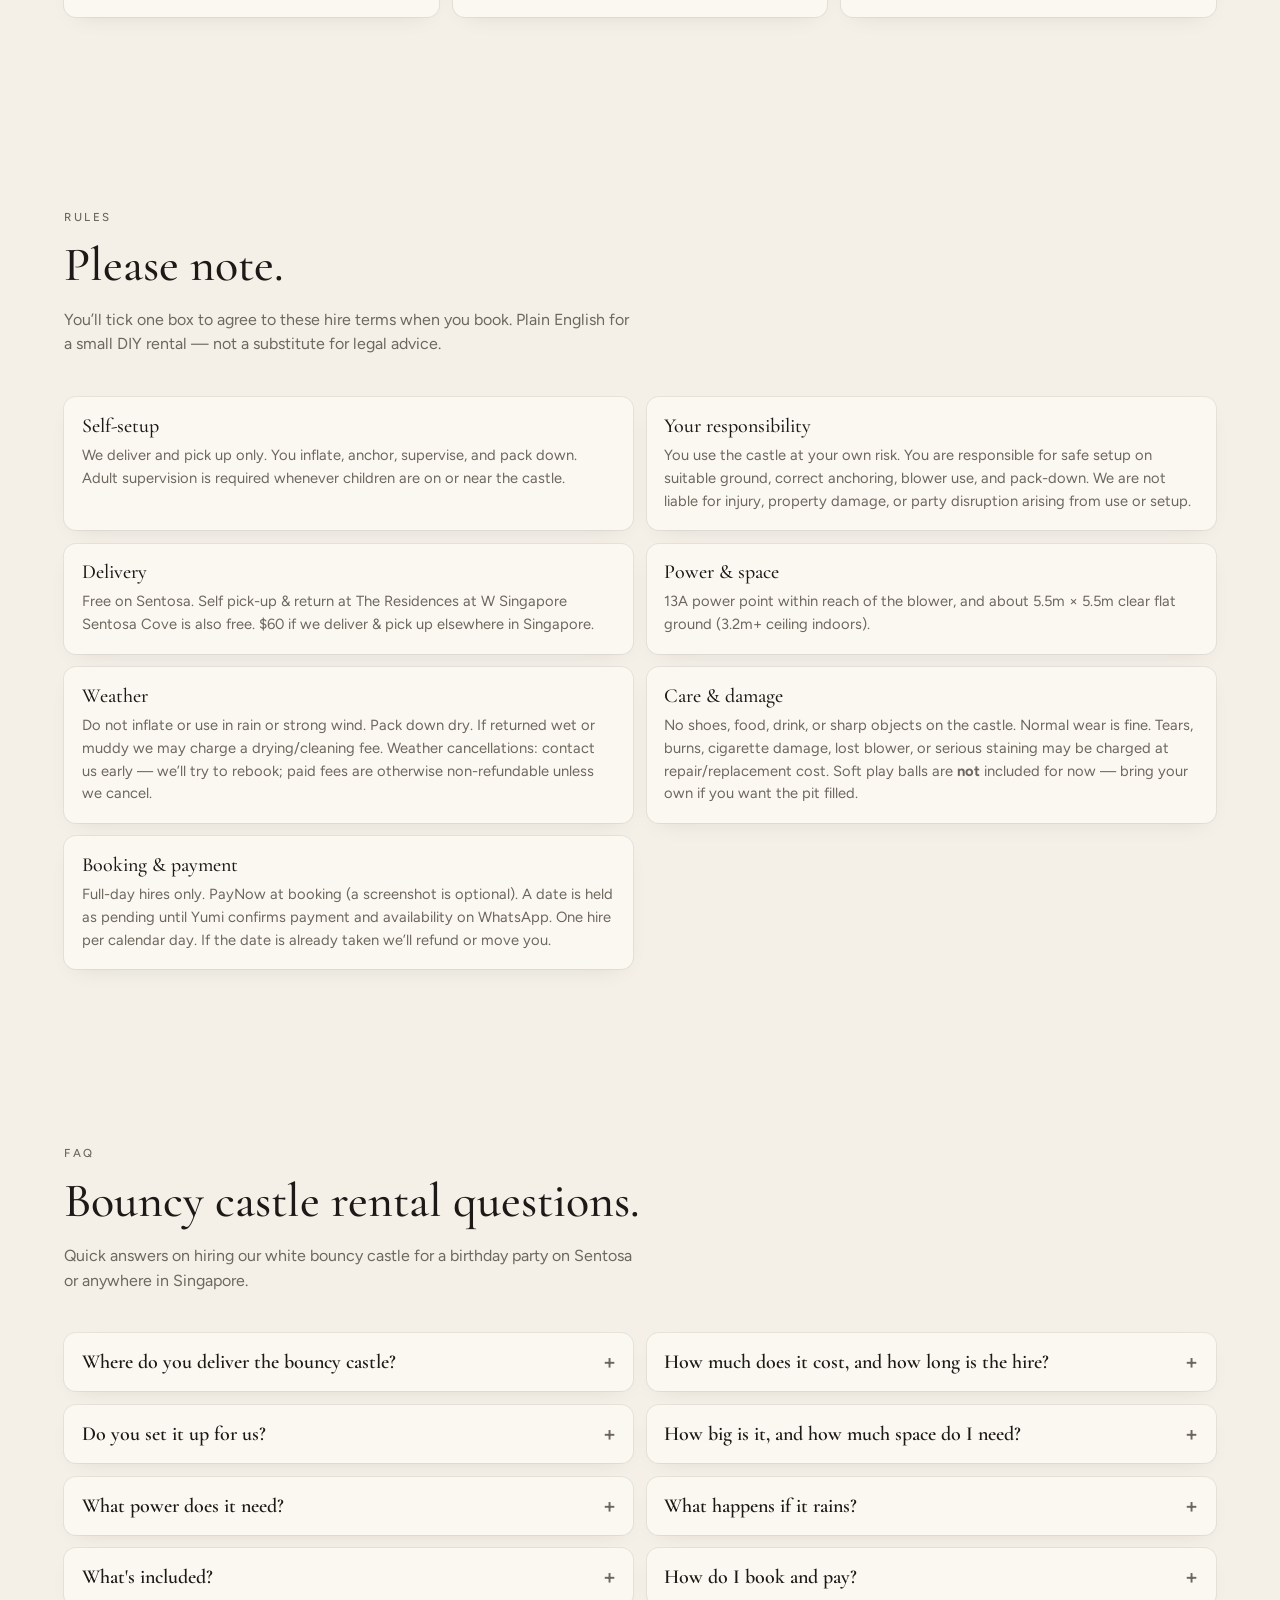
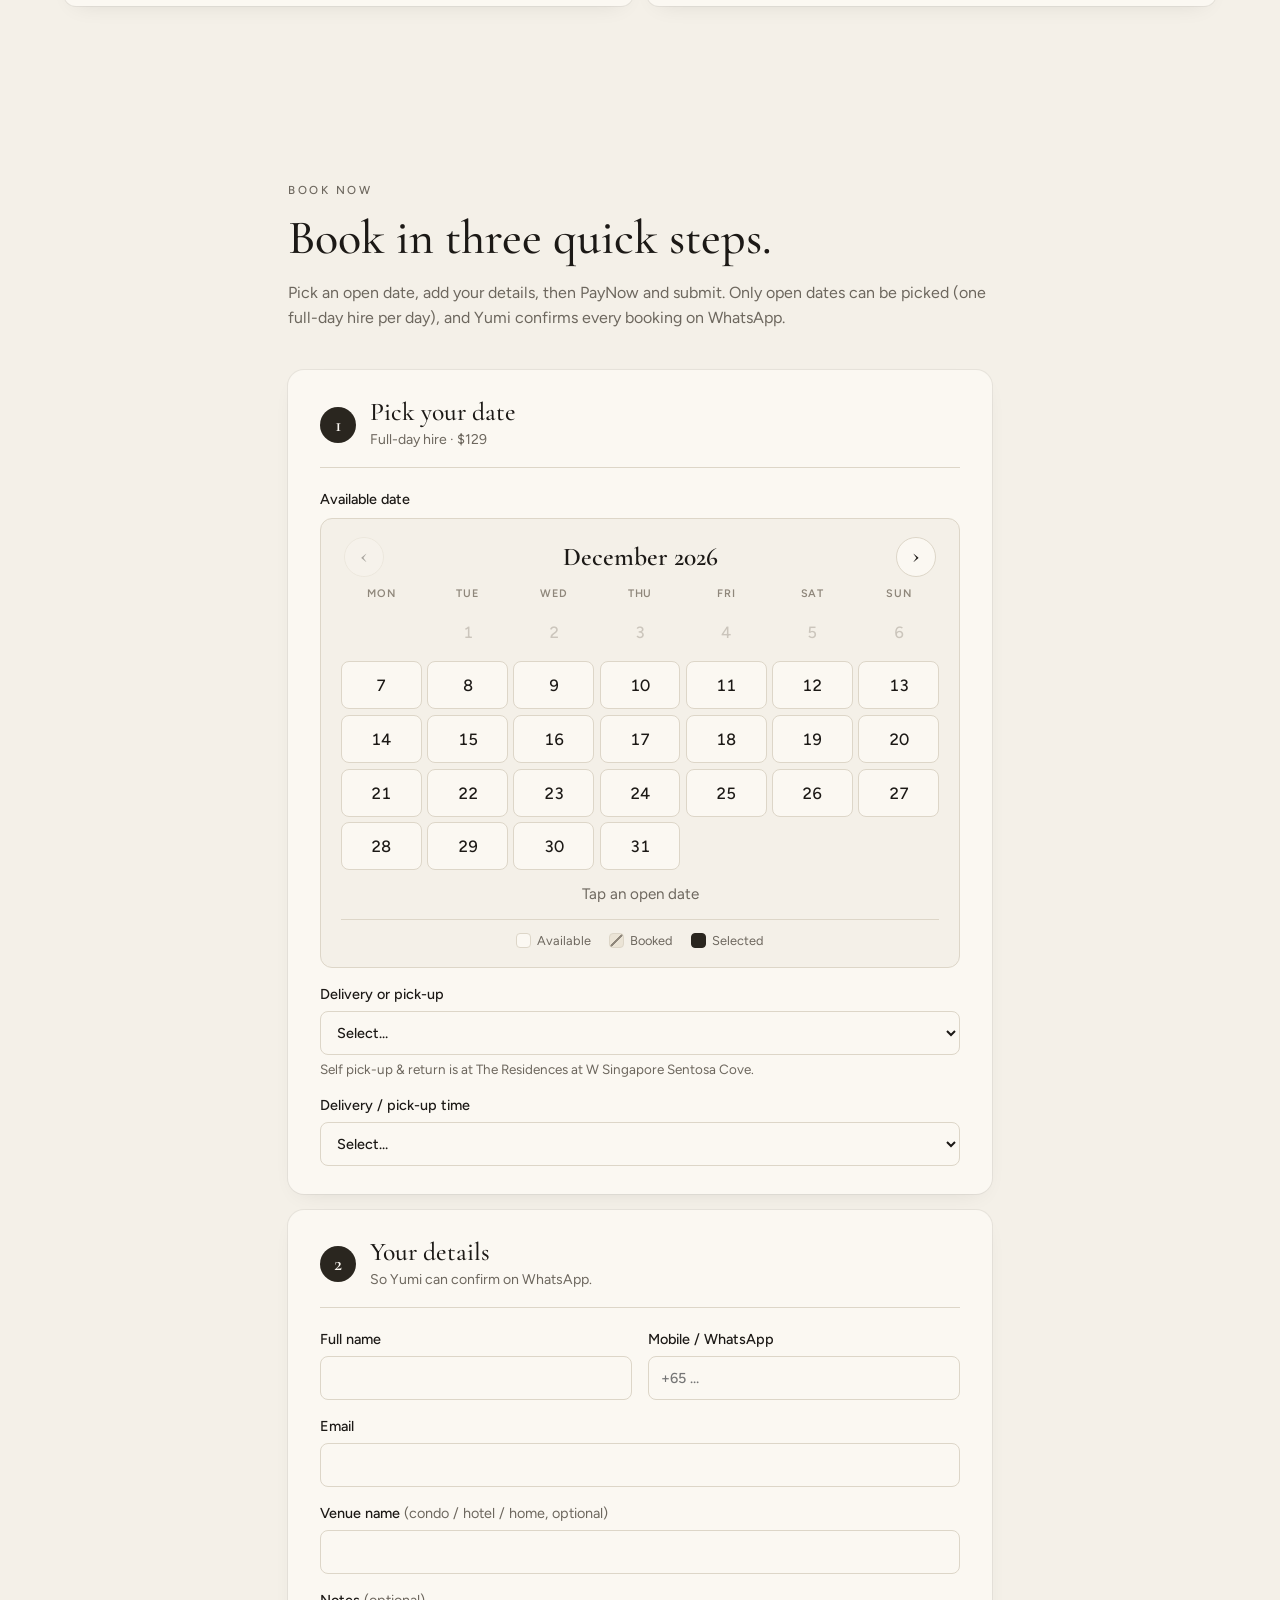
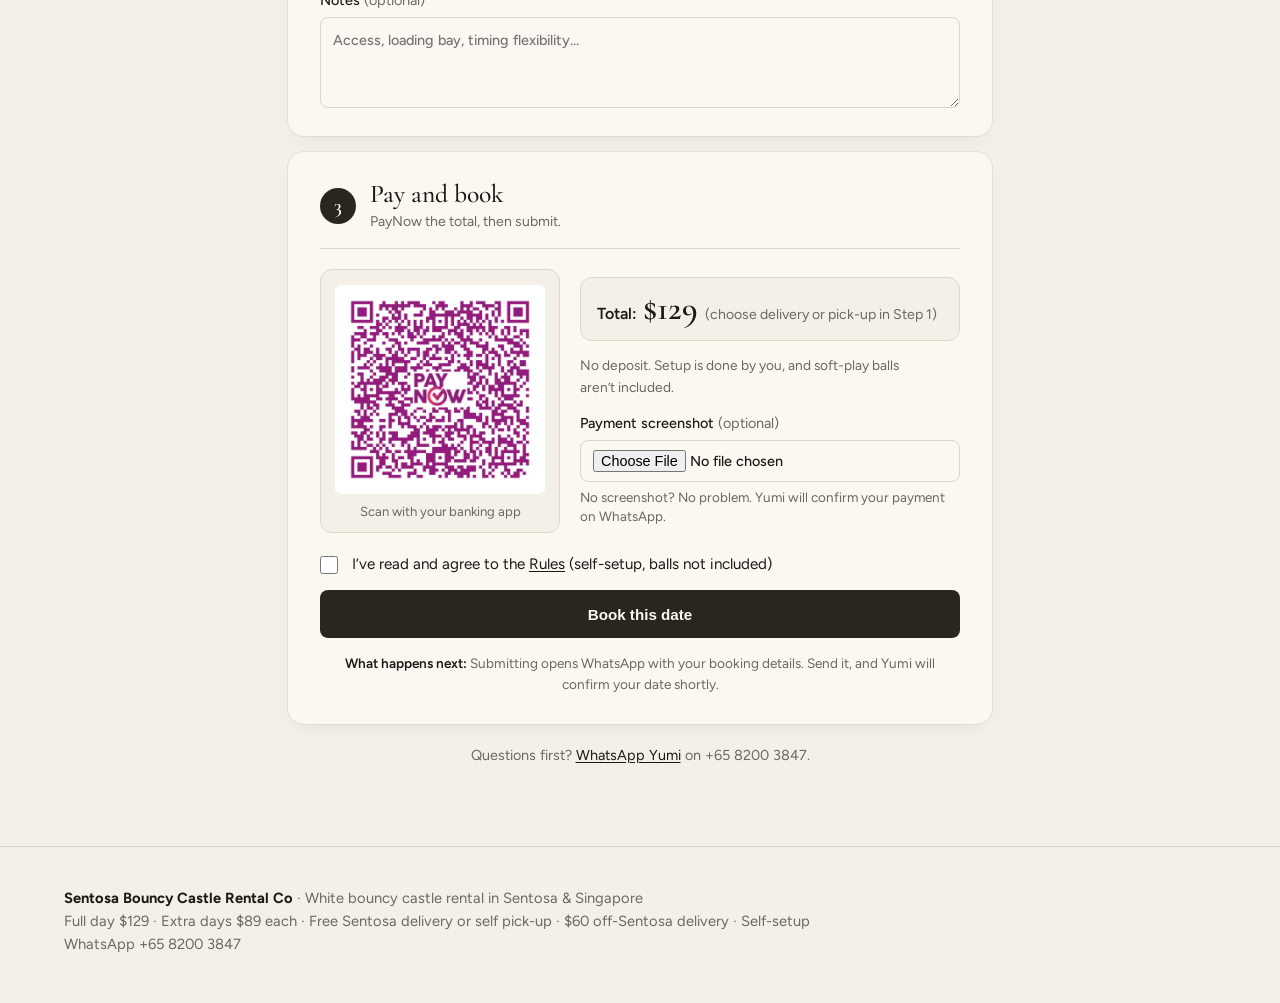
==== commit 1d8968f7: "Extra days $89 (SBCR_PRICES.extraDay, bound), size-comparison line, FAQ/JSON-LD/meta updates, cache-" ====
--- a/docs/index.html
+++ b/docs/index.html
@@ -3,12 +3,12 @@
 <head>
   <meta charset="utf-8" />
   <meta name="viewport" content="width=device-width, initial-scale=1" />
-  <!-- SEO PRICE NOTE: prices live in prices.js (window.SBCR_PRICES). The $129 / $60 in this <title>,
+  <!-- SEO PRICE NOTE: prices live in prices.js (window.SBCR_PRICES). The $129 / $60 / $89 in this <title>,
        the meta/OG/Twitter descriptions and the JSON-LD below are static copies for crawlers and link
-       previews. prices.js re-syncs the JSON-LD at runtime, but when fullDay or mainlandDelivery change,
-       also update these static copies (search this file for "$129" and "$60"). -->
+       previews. prices.js re-syncs the JSON-LD at runtime, but when fullDay, mainlandDelivery or extraDay change,
+       also update these static copies (search this file for "$129", "$60" and "$89"). -->
   <title>White Bouncy Castle Rental Singapore | Sentosa | Full Day $129</title>
-  <meta name="description" content="White bouncy castle rental in Singapore: a bounce house with slide and ball pit for birthday parties. Full day $129, free Sentosa delivery or self pick-up, no deposit. Book online." />
+  <meta name="description" content="White bouncy castle rental in Singapore: a big 4.3 × 4.5 m bounce house with slide and ball pit. Full day $129, extra days $89, free Sentosa delivery or self pick-up. Book online." />
   <link rel="canonical" href="https://seanbmcnulty.github.io/sentosa-bouncy-castle-rental/" />
   <meta name="theme-color" content="#1c1916" />
   <meta name="robots" content="index, follow, max-image-preview:large" />
@@ -30,7 +30,7 @@
   <link rel="preconnect" href="https://fonts.googleapis.com" />
   <link rel="preconnect" href="https://fonts.gstatic.com" crossorigin />
   <link rel="icon" href="favicon.svg" />
-  <link rel="stylesheet" href="styles.css?v=20261018a" />
+  <link rel="stylesheet" href="styles.css?v=20261018b" />
   <!-- Structured data. Offer price / FAQ answers are static copies of prices.js values (see SEO PRICE NOTE above);
        prices.js rewrites #ld-business prices and rebuilds #ld-faq from the visible FAQ at runtime. No street address on purpose. -->
   <script type="application/ld+json" id="ld-business">
@@ -64,7 +64,7 @@
         "@id": "https://seanbmcnulty.github.io/sentosa-bouncy-castle-rental/#service",
         "name": "White bouncy castle rental (full day)",
         "serviceType": "Bouncy castle rental",
-        "description": "Full-day hire of an all-white four-turret bounce house with side slide and front ball pit (about 4.3m x 4.5m x 3.0m). Self-setup, electric blower included, ball-pit balls not included. Free delivery on Sentosa or free self pick-up at The Residences at W Singapore Sentosa Cove; delivery and pick-up elsewhere in Singapore is an extra $60.",
+        "description": "Full-day hire of an all-white four-turret bounce house with side slide and front ball pit (about 4.3m x 4.5m x 3.0m, roughly twice the floor area of a typical flat-sized rental castle). Self-setup, electric blower included, ball-pit balls not included. Free delivery on Sentosa or free self pick-up at The Residences at W Singapore Sentosa Cove; delivery and pick-up elsewhere in Singapore is an extra $60. Extra consecutive days are $89 each, arranged on WhatsApp.",
         "provider": { "@id": "https://seanbmcnulty.github.io/sentosa-bouncy-castle-rental/#business" },
         "areaServed": [
           { "@type": "Country", "name": "Singapore" },
@@ -110,7 +110,7 @@
         "name": "How much does it cost, and how long is the hire?",
         "acceptedAnswer": {
           "@type": "Answer",
-          "text": "It's $129 for a full day. We take one hire per calendar day, and there's no deposit. You're only charged if the castle is torn, stained or lost."
+          "text": "It's $129 for a full day. Need it longer? Extra consecutive days are $89 each. Just WhatsApp Yumi to arrange it. We take one hire per calendar day, and there's no deposit. You're only charged if the castle is torn, stained or lost."
         }
       },
       {
@@ -126,7 +126,7 @@
         "name": "How big is it, and how much space do I need?",
         "acceptedAnswer": {
           "@type": "Answer",
-          "text": "The castle is about 4.3m × 4.5m × 3.0m inflated (roughly 14 × 14.9 × 10 ft). Allow about 5.5m × 5.5m of clear, flat ground. Indoors, you need a ceiling of 3.2m or more, so it suits lawns, patios and condo or hotel function rooms."
+          "text": "The castle is about 4.3m × 4.5m × 3.0m inflated (roughly 14 × 14.9 × 10 ft), roughly twice the floor area of a typical flat-sized rental castle. Allow about 5.5m × 5.5m of clear, flat ground. Indoors, you need a ceiling of 3.2m or more, so it suits lawns, patios and condo or hotel function rooms."
         }
       },
       {
@@ -253,7 +253,7 @@
           </article>
           <article class="feature">
             <h3>Room to play</h3>
-            <p>About 4.3m × 4.5m × 3.0m inflated — spacious bounce floor plus slide and pit. Needs ~5.5m × 5.5m clear ground (3.2m+ ceiling indoors).</p>
+            <p>About 4.3 × 4.5 m and 3 m tall — roughly twice the floor area of a typical flat-sized rental castle, with a spacious bounce floor plus slide and pit. Needs ~5.5m × 5.5m clear ground (3.2m+ ceiling indoors).</p>
           </article>
           <article class="feature">
             <h3>Easy self-setup</h3>
@@ -285,6 +285,7 @@
               <strong data-price="fullDay">$129</strong>
             </div>
           </div>
+          <p class="extra-days" style="font-size:0.95rem;margin:0.75rem 0 0">Need it longer? Extra days <strong data-price="extraDay">$89</strong> each — just <a class="text-link" href="https://wa.me/6582003847?text=Hi%20Yumi%2C%20I%27d%20like%20to%20hire%20the%20white%20bouncy%20castle%20for%20more%20than%20one%20day.">WhatsApp Yumi</a>.</p>
           <p style="color:var(--stone);font-size:0.9rem;margin:0.75rem 0 0">No deposit. You’re billed only if the castle is torn, stained or lost.</p>
           <div class="checks">
             <div>
@@ -330,7 +331,7 @@
         <div class="section-head">
           <p class="eyebrow">Specs</p>
           <h2>Sized for lawns and function rooms.</h2>
-          <p>Selected size from our Oxford white castle order (bounce + slide + front ball pit). Soft play balls not included — bring your own if you want the pit filled.</p>
+          <p>About 4.3 × 4.5 m and 3 m tall — roughly twice the floor area of a typical flat-sized rental castle (bounce + slide + front ball pit). Soft play balls not included — bring your own if you want the pit filled.</p>
         </div>
         <div class="specs">
           <dl class="spec"><dt>Overall size</dt><dd>4.3m × 4.5m × 3.0m</dd></dl>
@@ -371,9 +372,9 @@
         </div>
         <div class="faq">
           <details class="faq-item"><summary>Where do you deliver the bouncy castle?</summary><p>Delivery and pick-up are free anywhere on Sentosa. You can also collect and return it yourself for free at The Residences at W Singapore Sentosa Cove. For delivery and pick-up elsewhere in Singapore, add <span data-price="mainlandDelivery">$60</span>.</p></details>
-          <details class="faq-item"><summary>How much does it cost, and how long is the hire?</summary><p>It's <span data-price="fullDay">$129</span> for a full day. We take one hire per calendar day, and there's no deposit. You're only charged if the castle is torn, stained or lost.</p></details>
+          <details class="faq-item"><summary>How much does it cost, and how long is the hire?</summary><p>It's <span data-price="fullDay">$129</span> for a full day. Need it longer? Extra consecutive days are <span data-price="extraDay">$89</span> each. Just <a href="https://wa.me/6582003847?text=Hi%20Yumi%2C%20I%27d%20like%20to%20hire%20the%20white%20bouncy%20castle%20for%20more%20than%20one%20day.">WhatsApp Yumi</a> to arrange it. We take one hire per calendar day, and there's no deposit. You're only charged if the castle is torn, stained or lost.</p></details>
           <details class="faq-item"><summary>Do you set it up for us?</summary><p>No, it's self-setup. We deliver and collect (or you pick up). You inflate it with the included electric blower, anchor it, supervise the kids and pack it down. An adult must supervise whenever children are on or near the castle.</p></details>
-          <details class="faq-item"><summary>How big is it, and how much space do I need?</summary><p>The castle is about 4.3m × 4.5m × 3.0m inflated (roughly 14 × 14.9 × 10 ft). Allow about 5.5m × 5.5m of clear, flat ground. Indoors, you need a ceiling of 3.2m or more, so it suits lawns, patios and condo or hotel function rooms.</p></details>
+          <details class="faq-item"><summary>How big is it, and how much space do I need?</summary><p>The castle is about 4.3m × 4.5m × 3.0m inflated (roughly 14 × 14.9 × 10 ft), roughly twice the floor area of a typical flat-sized rental castle. Allow about 5.5m × 5.5m of clear, flat ground. Indoors, you need a ceiling of 3.2m or more, so it suits lawns, patios and condo or hotel function rooms.</p></details>
           <details class="faq-item"><summary>What power does it need?</summary><p>The blower plugs into a standard 13A power point. Make sure there's one within reach of where the castle will stand.</p></details>
           <details class="faq-item"><summary>What happens if it rains?</summary><p>Don't inflate or use the castle in rain or strong wind, and pack it down dry. If the weather turns, contact us early and we'll try to rebook your date.</p></details>
           <details class="faq-item"><summary>What's included?</summary><p>You get the all-white bounce house with side slide and full-width front ball pit, plus the electric blower. Ball-pit balls aren't included, so bring your own if you want the pit filled. On-site setup and staff aren't included either.</p></details>
@@ -478,7 +479,7 @@
               </div>
               <div class="pay-row">
                 <div class="paynow">
-                  <img src="assets/paynow-qr.png?v=20261018a" alt="PayNow QR code for paying the booking total" width="960" height="960" loading="lazy" decoding="async" />
+                  <img src="assets/paynow-qr.png?v=20261018b" alt="PayNow QR code for paying the booking total" width="960" height="960" loading="lazy" decoding="async" />
                   <p class="paynow-cap">Scan with your banking app</p>
                 </div>
                 <div class="pay-side">
@@ -506,7 +507,7 @@
   <footer>
     <div class="wrap">
       <strong>Sentosa Bouncy Castle Rental Co</strong> · White bouncy castle rental in Sentosa &amp; Singapore<br />
-      <span data-price="footerLine">Full day $129 · Free Sentosa delivery or self pick-up · $60 off-Sentosa delivery · Self-setup</span><br />
+      <span data-price="footerLine">Full day $129 · Extra days $89 each · Free Sentosa delivery or self pick-up · $60 off-Sentosa delivery · Self-setup</span><br />
       WhatsApp <a href="https://wa.me/6582003847">+65 8200 3847</a>
     </div>
   </footer>
@@ -525,6 +526,6 @@
       location.hash = 'book';
     }
   </script>
-  <script src="prices.js?v=20261018a"></script>
+  <script src="prices.js?v=20261018b"></script>
 </body>
 </html>
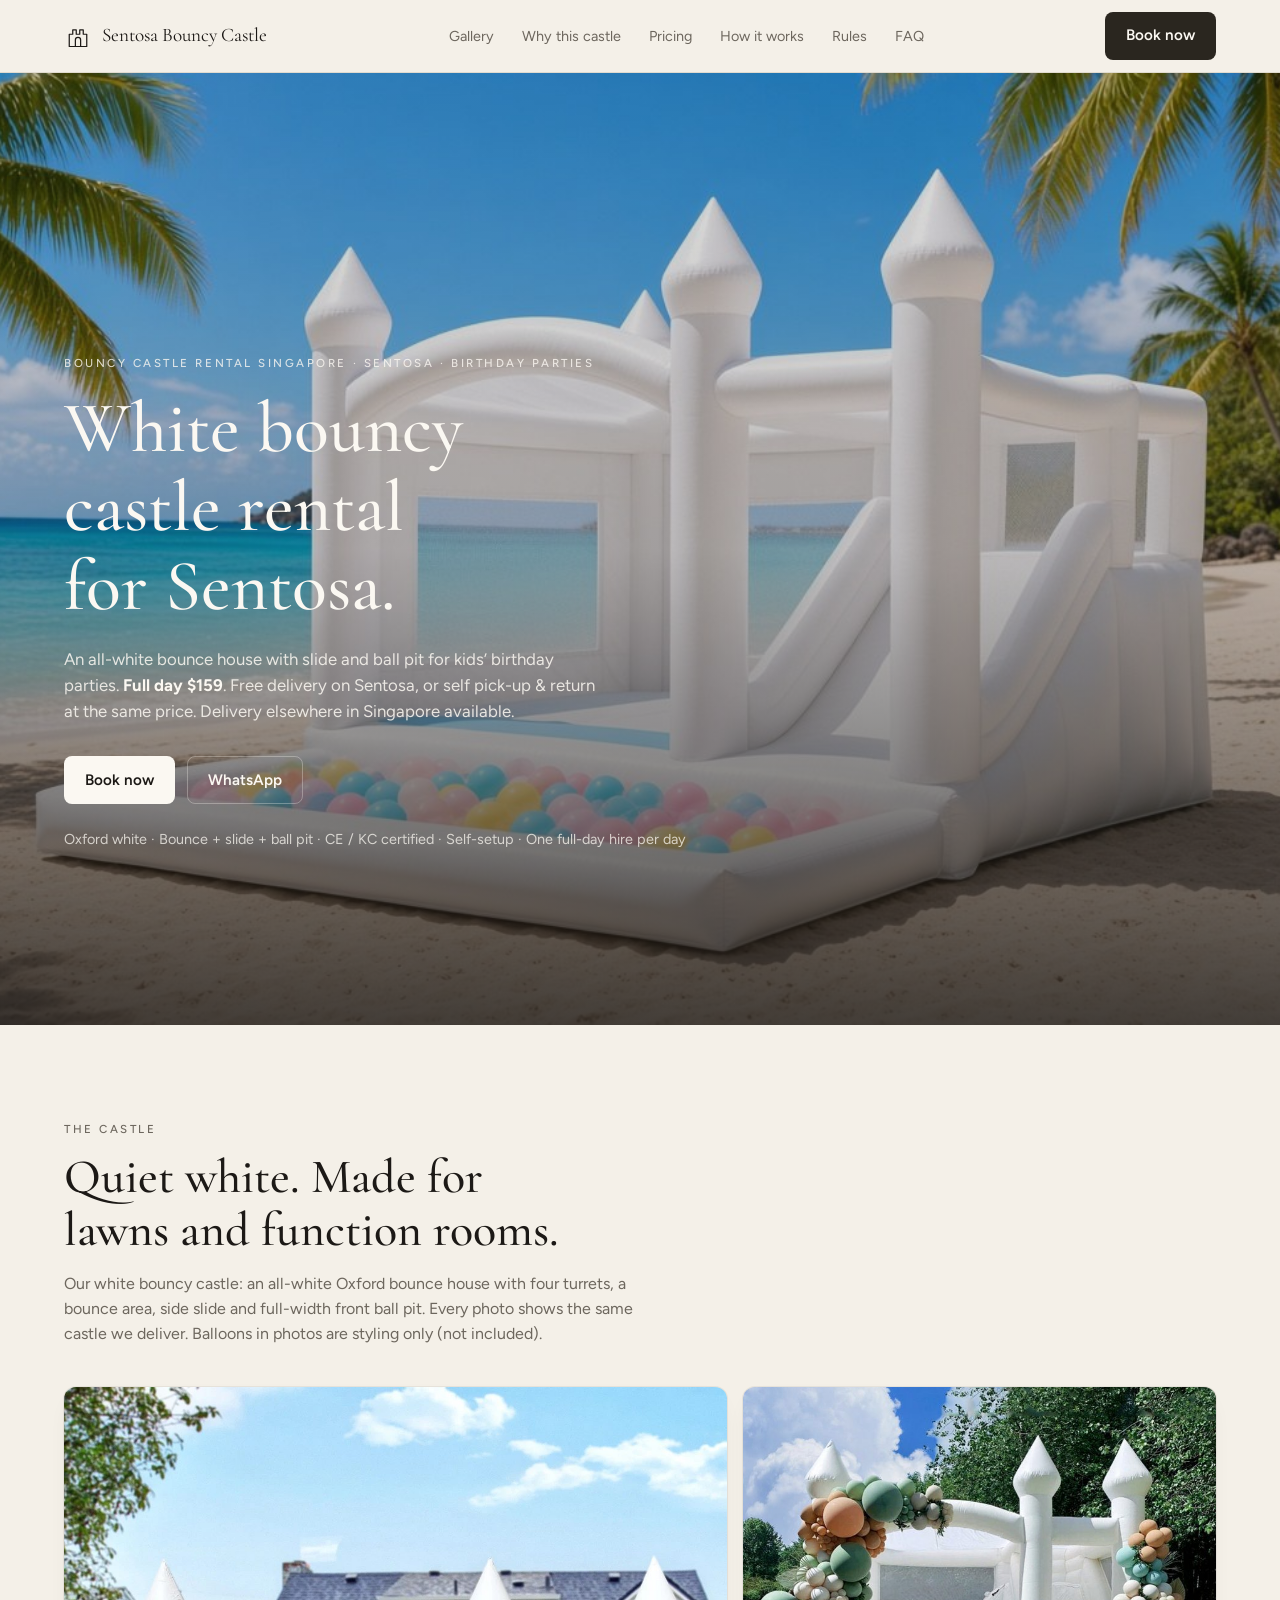
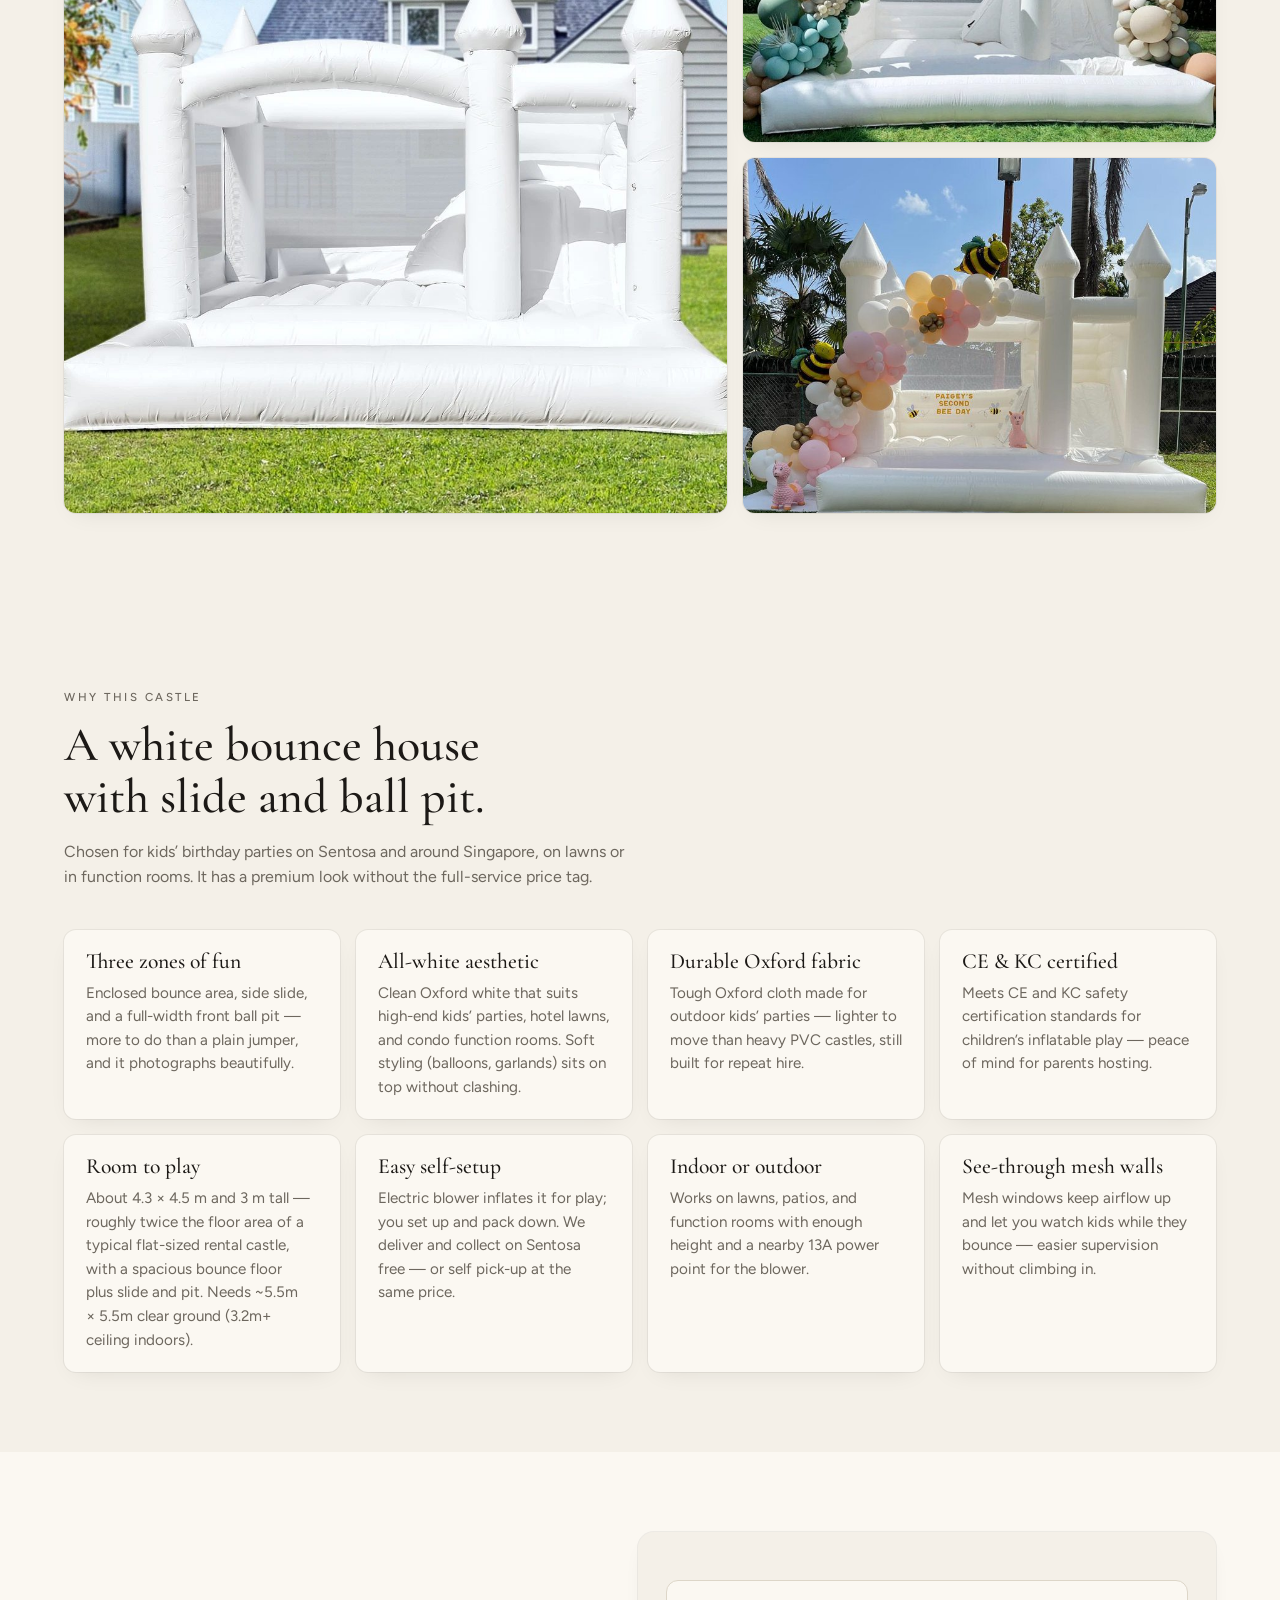
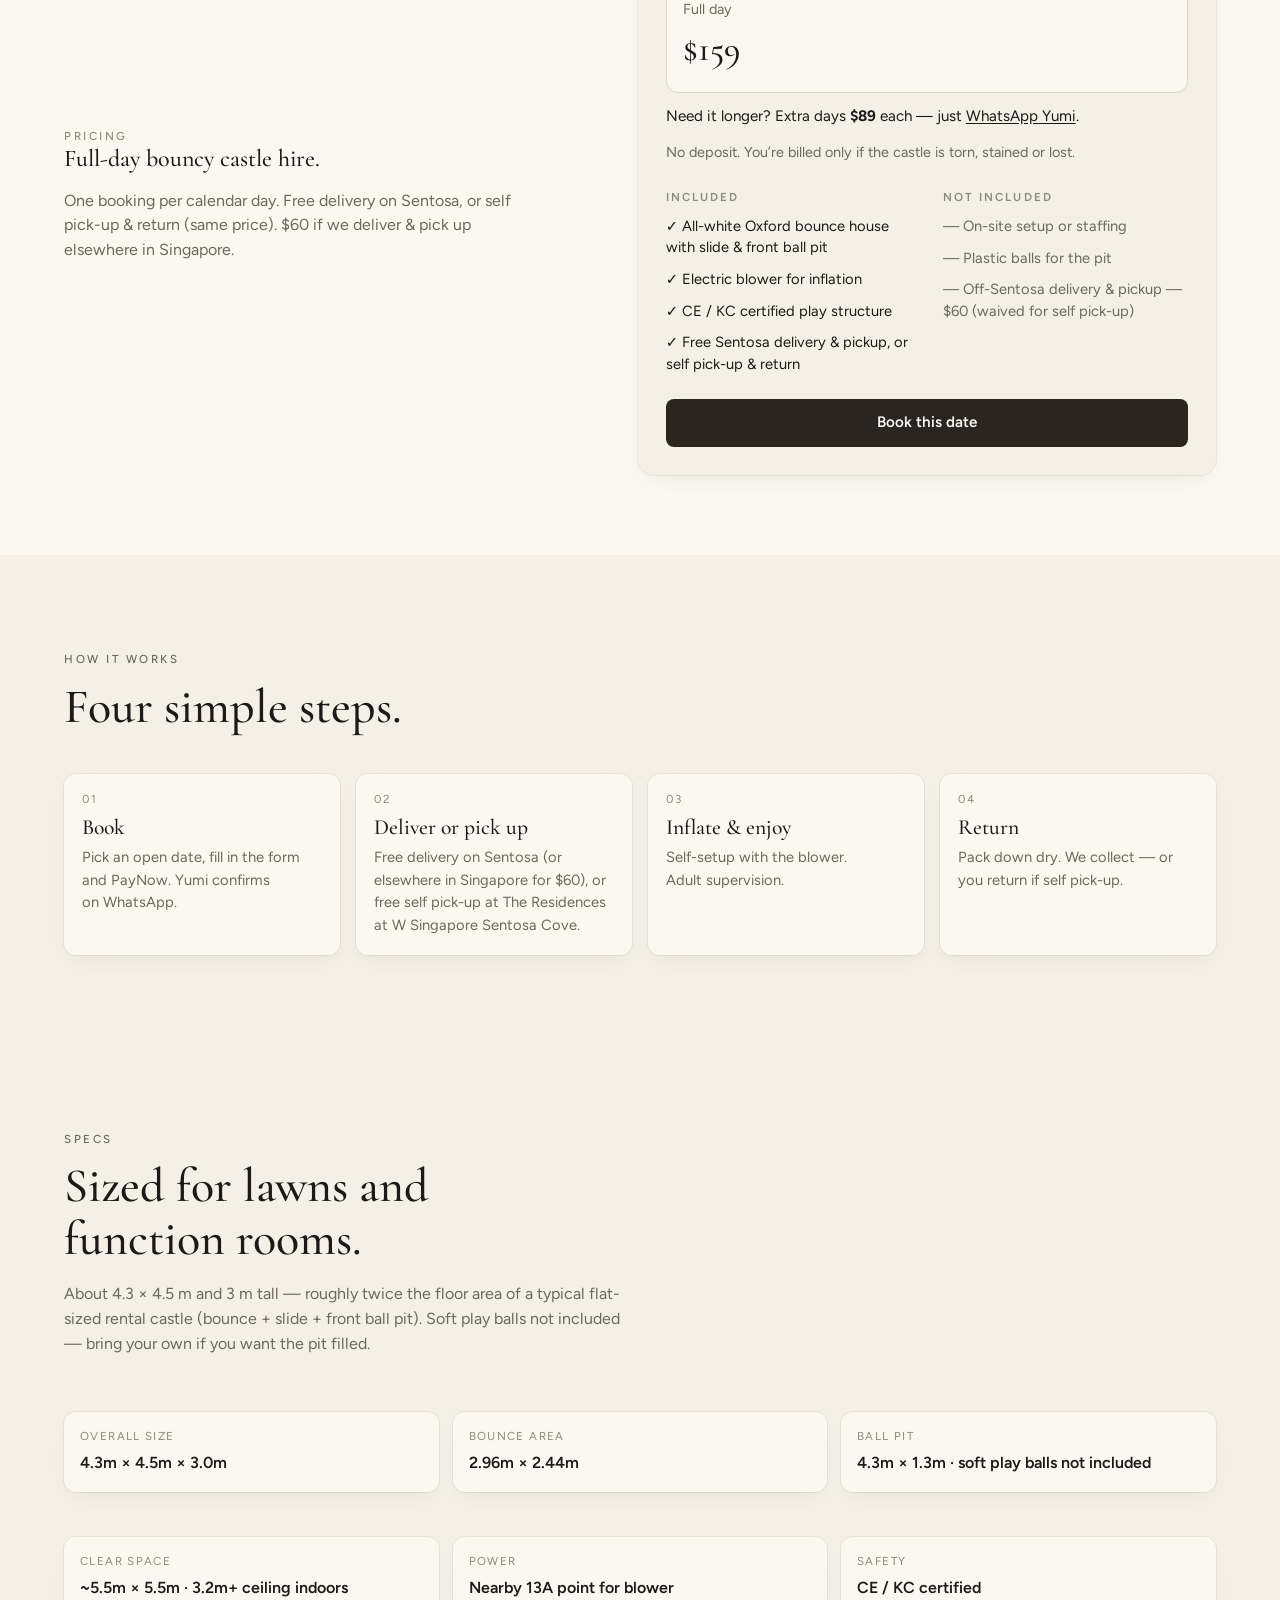
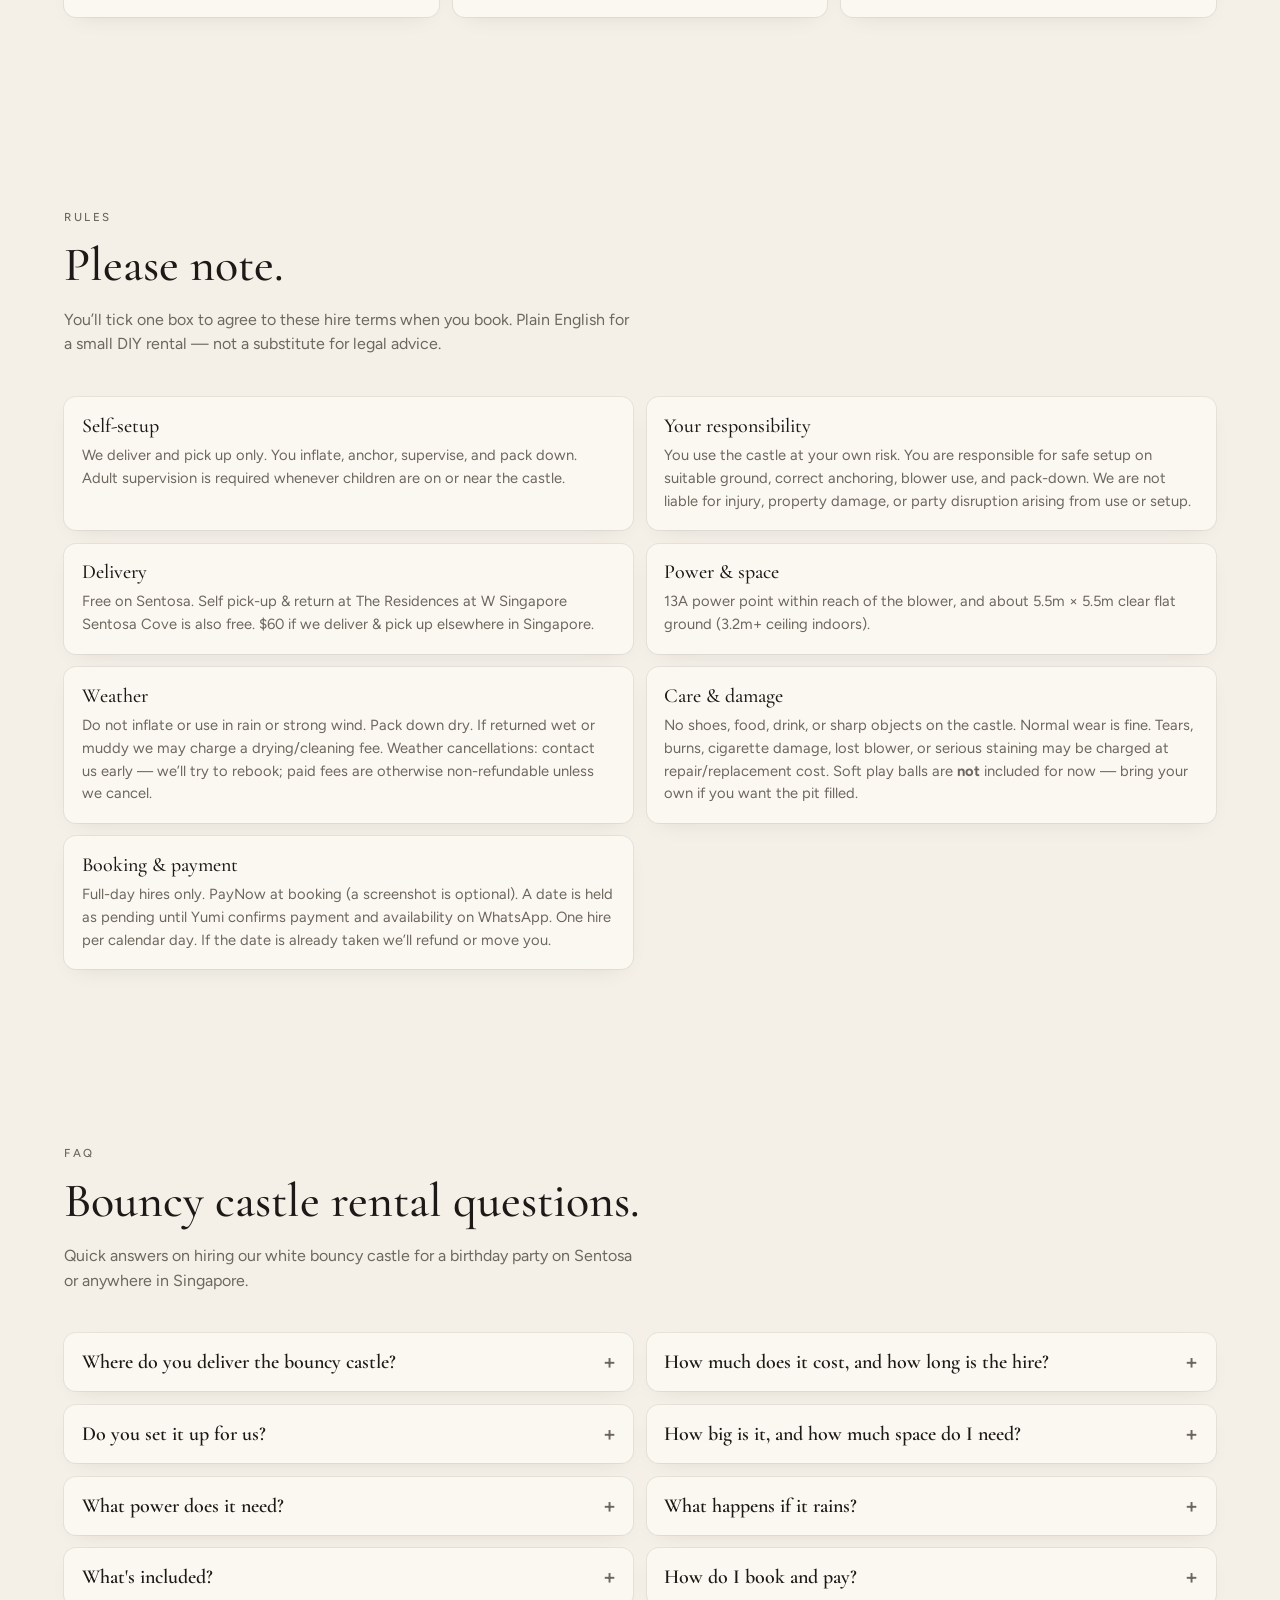
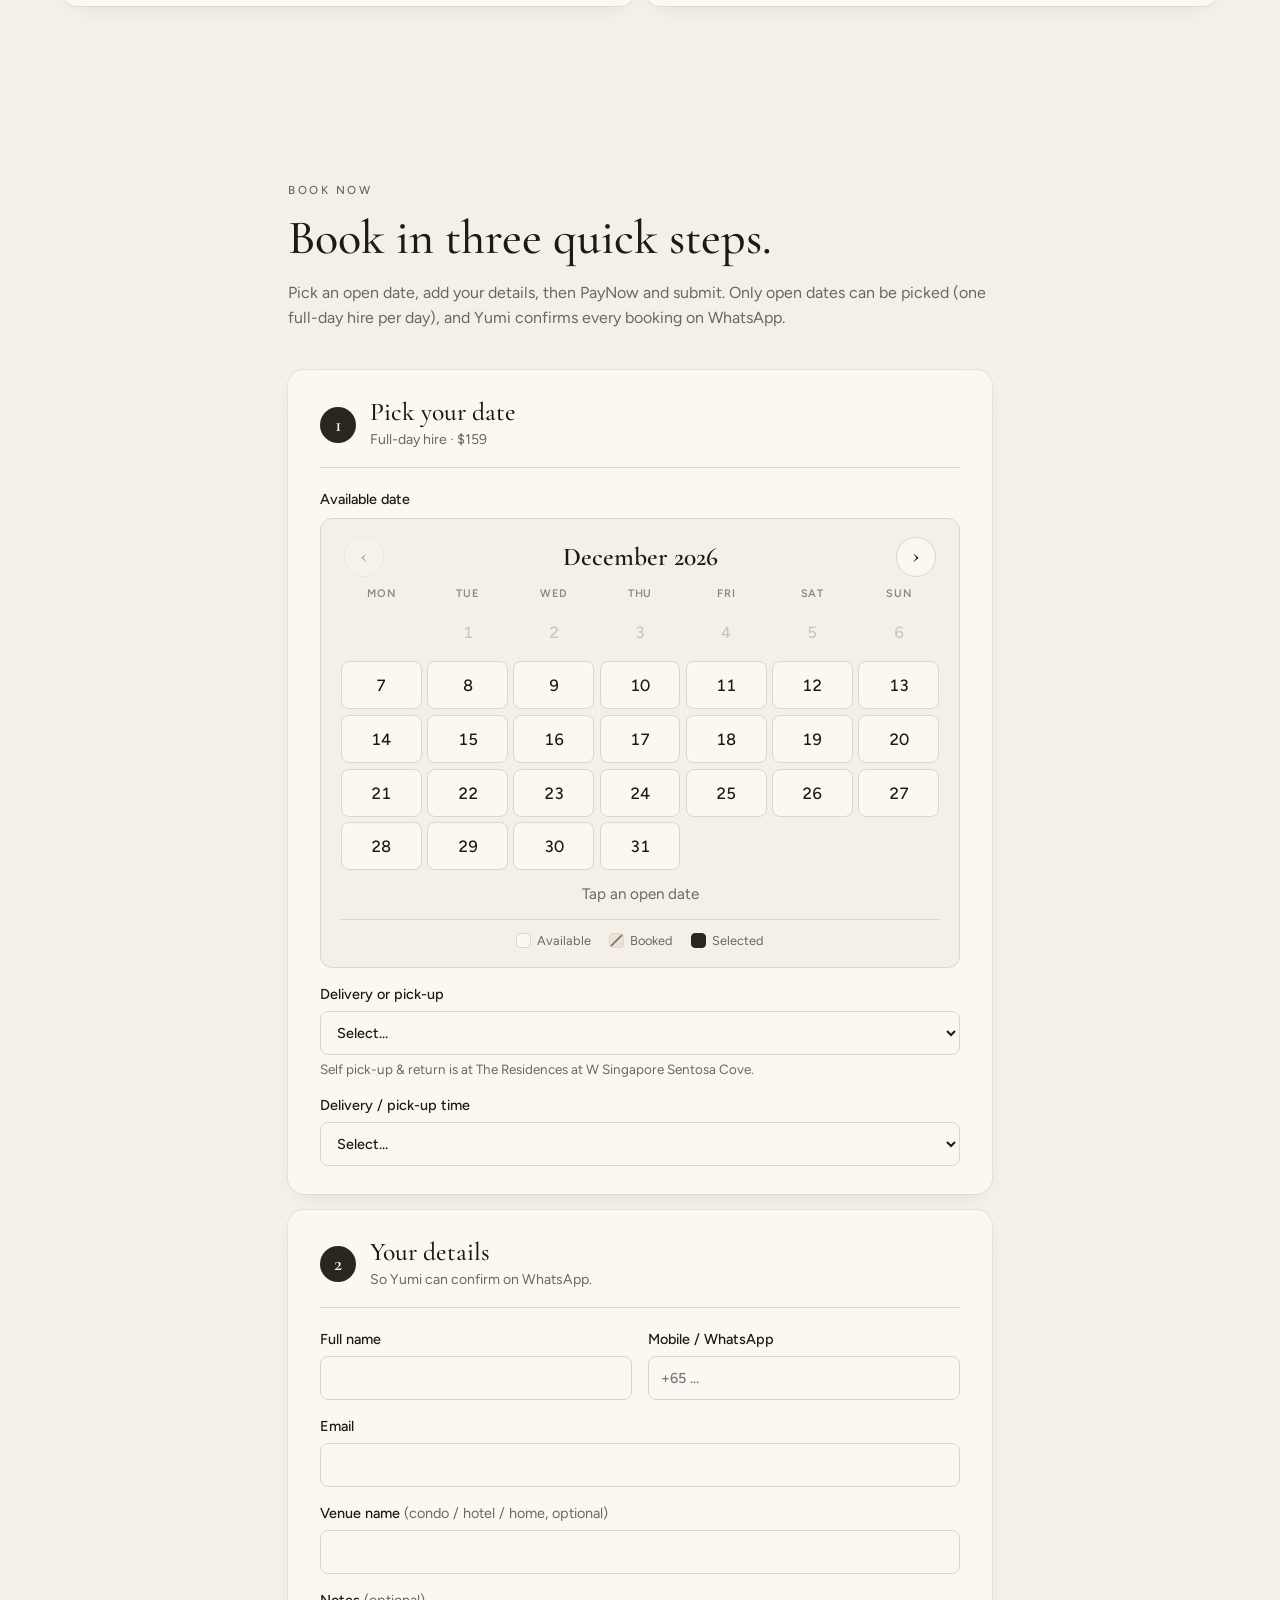
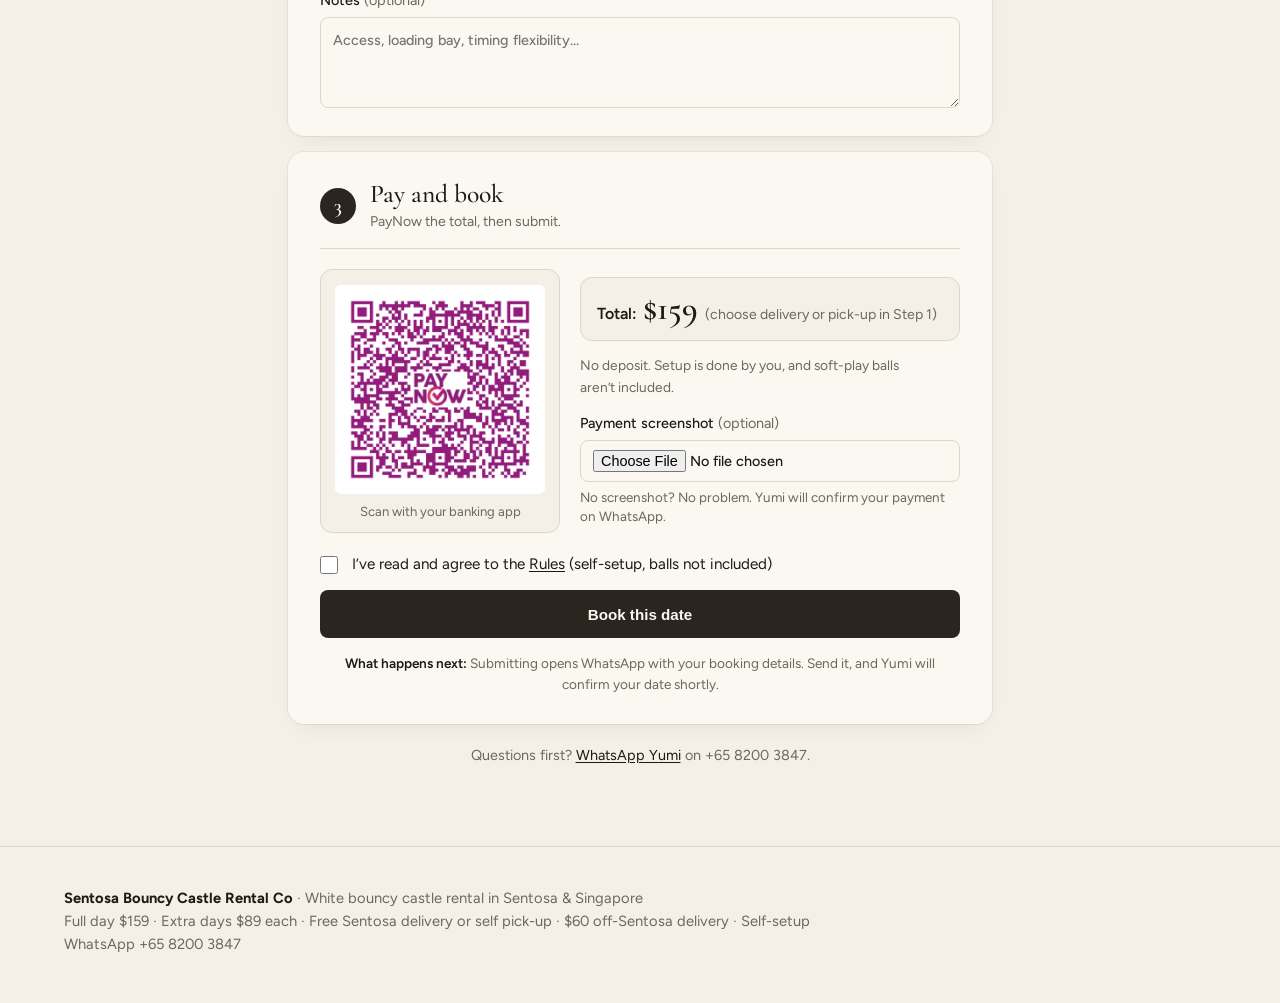
==== commit f2134aef: "Start $159 full-day price test (prices.js, SEO copies, cache-bust 20261102)" ====
--- a/docs/index.html
+++ b/docs/index.html
@@ -3,19 +3,19 @@
 <head>
   <meta charset="utf-8" />
   <meta name="viewport" content="width=device-width, initial-scale=1" />
-  <!-- SEO PRICE NOTE: prices live in prices.js (window.SBCR_PRICES). The $129 / $60 / $89 in this <title>,
+  <!-- SEO PRICE NOTE: prices live in prices.js (window.SBCR_PRICES). The $159 / $60 / $89 in this <title>,
        the meta/OG/Twitter descriptions and the JSON-LD below are static copies for crawlers and link
        previews. prices.js re-syncs the JSON-LD at runtime, but when fullDay, mainlandDelivery or extraDay change,
-       also update these static copies (search this file for "$129", "$60" and "$89"). -->
-  <title>White Bouncy Castle Rental Singapore | Sentosa | Full Day $129</title>
-  <meta name="description" content="White bouncy castle rental in Singapore: a big 4.3 × 4.5 m bounce house with slide and ball pit. Full day $129, extra days $89, free Sentosa delivery or self pick-up. Book online." />
+       also update these static copies (search this file for "$159", "$60" and "$89"). -->
+  <title>White Bouncy Castle Rental Singapore | Sentosa | Full Day $159</title>
+  <meta name="description" content="White bouncy castle rental in Singapore: a big 4.3 × 4.5 m bounce house with slide and ball pit. Full day $159, extra days $89, free Sentosa delivery or self pick-up. Book online." />
   <link rel="canonical" href="https://seanbmcnulty.github.io/sentosa-bouncy-castle-rental/" />
   <meta name="theme-color" content="#1c1916" />
   <meta name="robots" content="index, follow, max-image-preview:large" />
   <meta property="og:site_name" content="Sentosa Bouncy Castle Rental Co" />
   <meta property="og:locale" content="en_SG" />
-  <meta property="og:title" content="White Bouncy Castle Rental Singapore | Sentosa | Full Day $129" />
-  <meta property="og:description" content="All-white bounce house with slide and ball pit for birthday parties. Full day $129. Free Sentosa delivery or self pick-up. Self-setup, no deposit." />
+  <meta property="og:title" content="White Bouncy Castle Rental Singapore | Sentosa | Full Day $159" />
+  <meta property="og:description" content="All-white bounce house with slide and ball pit for birthday parties. Full day $159. Free Sentosa delivery or self pick-up. Self-setup, no deposit." />
   <meta property="og:type" content="website" />
   <meta property="og:url" content="https://seanbmcnulty.github.io/sentosa-bouncy-castle-rental/" />
   <meta property="og:image" content="https://seanbmcnulty.github.io/sentosa-bouncy-castle-rental/assets/gallery-1.jpg" />
@@ -23,14 +23,14 @@
   <meta property="og:image:height" content="1200" />
   <meta property="og:image:alt" content="All-white four-turret bouncy castle with slide and ball pit on a lawn" />
   <meta name="twitter:card" content="summary_large_image" />
-  <meta name="twitter:title" content="White Bouncy Castle Rental Singapore | Sentosa | Full Day $129" />
+  <meta name="twitter:title" content="White Bouncy Castle Rental Singapore | Sentosa | Full Day $159" />
   <meta name="twitter:description" content="All-white bounce house with slide and ball pit for birthday parties. Free Sentosa delivery or self pick-up." />
   <meta name="twitter:image" content="https://seanbmcnulty.github.io/sentosa-bouncy-castle-rental/assets/gallery-1.jpg" />
   <meta name="twitter:image:alt" content="All-white four-turret bouncy castle with slide and ball pit on a lawn" />
   <link rel="preconnect" href="https://fonts.googleapis.com" />
   <link rel="preconnect" href="https://fonts.gstatic.com" crossorigin />
   <link rel="icon" href="favicon.svg" />
-  <link rel="stylesheet" href="styles.css?v=20261018b" />
+  <link rel="stylesheet" href="styles.css?v=20261102" />
   <!-- Structured data. Offer price / FAQ answers are static copies of prices.js values (see SEO PRICE NOTE above);
        prices.js rewrites #ld-business prices and rebuilds #ld-faq from the visible FAQ at runtime. No street address on purpose. -->
   <script type="application/ld+json" id="ld-business">
@@ -74,7 +74,7 @@
         "offers": {
           "@type": "Offer",
           "name": "Full-day bouncy castle hire",
-          "price": "129",
+          "price": "159",
           "priceCurrency": "SGD",
           "availability": "https://schema.org/InStock",
           "url": "https://seanbmcnulty.github.io/sentosa-bouncy-castle-rental/#book",
@@ -110,7 +110,7 @@
         "name": "How much does it cost, and how long is the hire?",
         "acceptedAnswer": {
           "@type": "Answer",
-          "text": "It's $129 for a full day. Need it longer? Extra consecutive days are $89 each. Just WhatsApp Yumi to arrange it. We take one hire per calendar day, and there's no deposit. You're only charged if the castle is torn, stained or lost."
+          "text": "It's $159 for a full day. Need it longer? Extra consecutive days are $89 each. Just WhatsApp Yumi to arrange it. We take one hire per calendar day, and there's no deposit. You're only charged if the castle is torn, stained or lost."
         }
       },
       {
@@ -202,7 +202,7 @@
       <div class="wrap hero-content">
         <p class="eyebrow" style="color:rgb(251 248 242 / 0.8)">Bouncy castle rental Singapore · Sentosa · Birthday parties</p>
         <h1>White bouncy castle rental for Sentosa.</h1>
-        <p class="lede">An all-white bounce house with slide and ball pit for kids’ birthday parties. <span data-price="heroPrices"><strong style="color:var(--cream)">Full day $129</strong></span>. Free delivery on Sentosa, or self pick-up &amp; return at the same price. Delivery elsewhere in Singapore available.</p>
+        <p class="lede">An all-white bounce house with slide and ball pit for kids’ birthday parties. <span data-price="heroPrices"><strong style="color:var(--cream)">Full day $159</strong></span>. Free delivery on Sentosa, or self pick-up &amp; return at the same price. Delivery elsewhere in Singapore available.</p>
         <div class="hero-actions">
           <a class="btn btn-cream" href="#book">Book now</a>
           <a class="btn btn-outline light" href="https://wa.me/6582003847?text=Hi%20Yumi%2C%20I%27d%20like%20to%20book%20the%20white%20bouncy%20castle.">WhatsApp</a>
@@ -282,7 +282,7 @@
           <div class="price-row" style="grid-template-columns:1fr">
             <div class="price-opt">
               <span>Full day</span>
-              <strong data-price="fullDay">$129</strong>
+              <strong data-price="fullDay">$159</strong>
             </div>
           </div>
           <p class="extra-days" style="font-size:0.95rem;margin:0.75rem 0 0">Need it longer? Extra days <strong data-price="extraDay">$89</strong> each — just <a class="text-link" href="https://wa.me/6582003847?text=Hi%20Yumi%2C%20I%27d%20like%20to%20hire%20the%20white%20bouncy%20castle%20for%20more%20than%20one%20day.">WhatsApp Yumi</a>.</p>
@@ -372,7 +372,7 @@
         </div>
         <div class="faq">
           <details class="faq-item"><summary>Where do you deliver the bouncy castle?</summary><p>Delivery and pick-up are free anywhere on Sentosa. You can also collect and return it yourself for free at The Residences at W Singapore Sentosa Cove. For delivery and pick-up elsewhere in Singapore, add <span data-price="mainlandDelivery">$60</span>.</p></details>
-          <details class="faq-item"><summary>How much does it cost, and how long is the hire?</summary><p>It's <span data-price="fullDay">$129</span> for a full day. Need it longer? Extra consecutive days are <span data-price="extraDay">$89</span> each. Just <a href="https://wa.me/6582003847?text=Hi%20Yumi%2C%20I%27d%20like%20to%20hire%20the%20white%20bouncy%20castle%20for%20more%20than%20one%20day.">WhatsApp Yumi</a> to arrange it. We take one hire per calendar day, and there's no deposit. You're only charged if the castle is torn, stained or lost.</p></details>
+          <details class="faq-item"><summary>How much does it cost, and how long is the hire?</summary><p>It's <span data-price="fullDay">$159</span> for a full day. Need it longer? Extra consecutive days are <span data-price="extraDay">$89</span> each. Just <a href="https://wa.me/6582003847?text=Hi%20Yumi%2C%20I%27d%20like%20to%20hire%20the%20white%20bouncy%20castle%20for%20more%20than%20one%20day.">WhatsApp Yumi</a> to arrange it. We take one hire per calendar day, and there's no deposit. You're only charged if the castle is torn, stained or lost.</p></details>
           <details class="faq-item"><summary>Do you set it up for us?</summary><p>No, it's self-setup. We deliver and collect (or you pick up). You inflate it with the included electric blower, anchor it, supervise the kids and pack it down. An adult must supervise whenever children are on or near the castle.</p></details>
           <details class="faq-item"><summary>How big is it, and how much space do I need?</summary><p>The castle is about 4.3m × 4.5m × 3.0m inflated (roughly 14 × 14.9 × 10 ft), roughly twice the floor area of a typical flat-sized rental castle. Allow about 5.5m × 5.5m of clear, flat ground. Indoors, you need a ceiling of 3.2m or more, so it suits lawns, patios and condo or hotel function rooms.</p></details>
           <details class="faq-item"><summary>What power does it need?</summary><p>The blower plugs into a standard 13A power point. Make sure there's one within reach of where the castle will stand.</p></details>
@@ -397,15 +397,15 @@
             <input type="hidden" name="_template" value="table" />
             <input type="hidden" name="_next" value="https://seanbmcnulty.github.io/sentosa-bouncy-castle-rental/#book-thanks" />
             <input type="text" name="_honey" style="display:none" tabindex="-1" autocomplete="off" />
-            <input type="hidden" name="package" data-price-option="full" value="Full day — $129" />
-            <input type="hidden" name="total" id="bookingTotalField" value="$129" />
+            <input type="hidden" name="package" data-price-option="full" value="Full day — $159" />
+            <input type="hidden" name="total" id="bookingTotalField" value="$159" />
 
             <div class="card book-step" role="group" aria-labelledby="step1-title">
               <div class="step-head">
                 <span class="step-badge" aria-hidden="true">1</span>
                 <div>
                   <h3 id="step1-title">Pick your date</h3>
-                  <p class="step-sub">Full-day hire · <span data-price="fullDay">$129</span></p>
+                  <p class="step-sub">Full-day hire · <span data-price="fullDay">$159</span></p>
                 </div>
               </div>
               <div class="form-grid">
@@ -479,11 +479,11 @@
               </div>
               <div class="pay-row">
                 <div class="paynow">
-                  <img src="assets/paynow-qr.png?v=20261018b" alt="PayNow QR code for paying the booking total" width="960" height="960" loading="lazy" decoding="async" />
+                  <img src="assets/paynow-qr.png?v=20261102" alt="PayNow QR code for paying the booking total" width="960" height="960" loading="lazy" decoding="async" />
                   <p class="paynow-cap">Scan with your banking app</p>
                 </div>
                 <div class="pay-side">
-                  <p class="booking-total" id="bookingTotal" aria-live="polite"><span class="total-label">Total:</span> <strong class="total-amount">$129</strong> <span class="total-note">(choose delivery or pick-up in Step 1)</span></p>
+                  <p class="booking-total" id="bookingTotal" aria-live="polite"><span class="total-label">Total:</span> <strong class="total-amount">$159</strong> <span class="total-note">(choose delivery or pick-up in Step 1)</span></p>
                   <p class="pay-fine">No deposit. Setup is done by you, and soft-play balls aren’t included.</p>
                   <label class="field"><span>Payment screenshot <span class="optional">(optional)</span></span><input name="paymentProof" type="file" accept="image/*,.pdf" /><span class="field-hint">No screenshot? No problem. Yumi will confirm your payment on WhatsApp.</span></label>
                 </div>
@@ -507,7 +507,7 @@
   <footer>
     <div class="wrap">
       <strong>Sentosa Bouncy Castle Rental Co</strong> · White bouncy castle rental in Sentosa &amp; Singapore<br />
-      <span data-price="footerLine">Full day $129 · Extra days $89 each · Free Sentosa delivery or self pick-up · $60 off-Sentosa delivery · Self-setup</span><br />
+      <span data-price="footerLine">Full day $159 · Extra days $89 each · Free Sentosa delivery or self pick-up · $60 off-Sentosa delivery · Self-setup</span><br />
       WhatsApp <a href="https://wa.me/6582003847">+65 8200 3847</a>
     </div>
   </footer>
@@ -526,6 +526,6 @@
       location.hash = 'book';
     }
   </script>
-  <script src="prices.js?v=20261018b"></script>
+  <script src="prices.js?v=20261102"></script>
 </body>
 </html>
